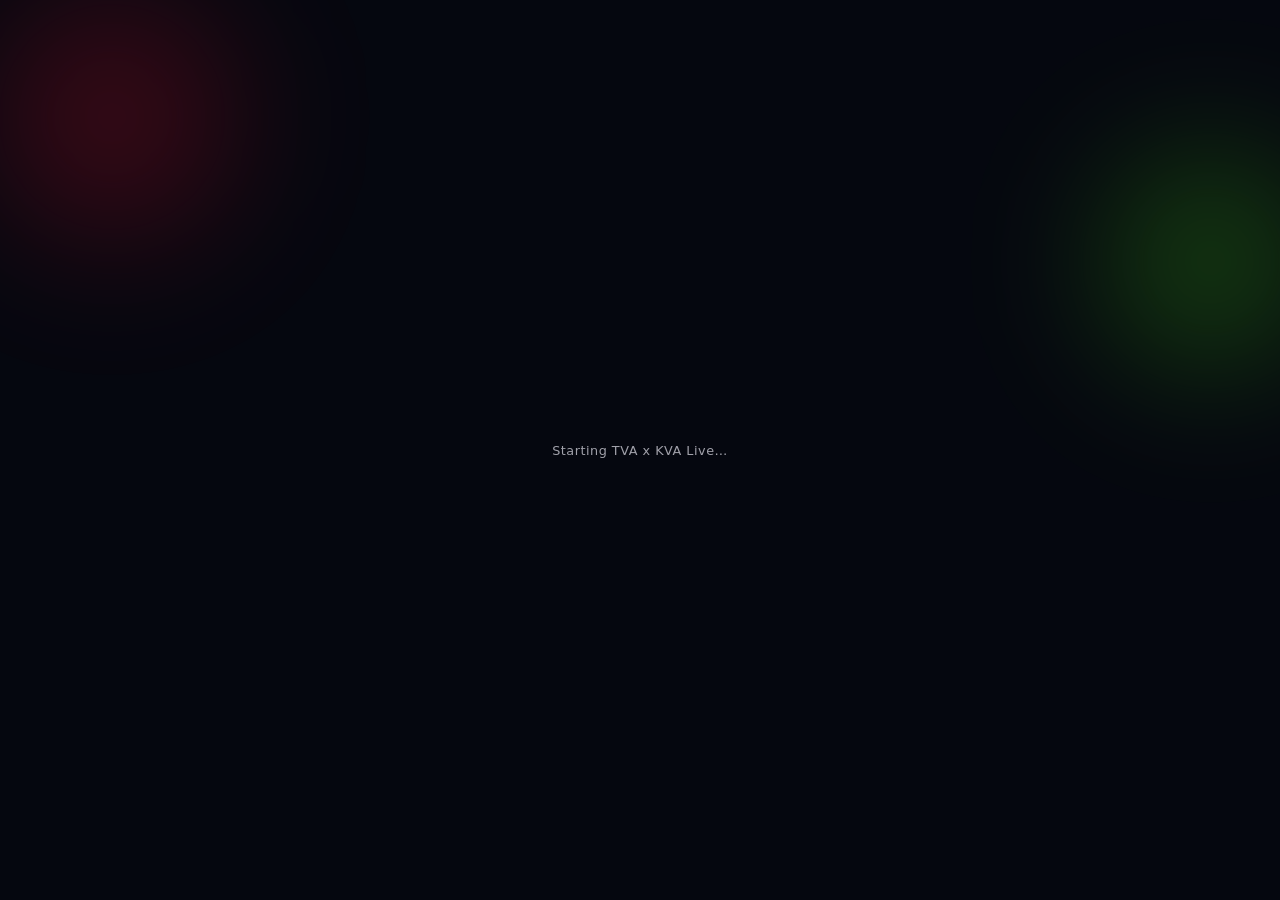
==== index.html @ a073a97c "Add files via upload" ====
<!DOCTYPE html>
<html lang="en">
  <head>
    <meta charset="UTF-8" />
    <meta name="viewport" content="width=device-width, initial-scale=1.0" />
    <link rel="preload" as="image" href="/tvaxkva-loading-logo.webp" type="image/webp" fetchpriority="high" />
    <title>TVAxKVA Live – Live Gaming Creators & Streamer Status</title>
    <meta
      name="description"
      content="TVAxKVA Live is the ultimate real-time dashboard for TVA x KVA creators. Instantly check live YouTube and Kick streamers, trending gaming channels, and active online broadcasts."
    />
    <meta
      name="keywords"
      content="TVAxKVA, TVAxKVA online, TVAxKVA Live, TVA x KVA, TVA KVA live, TVA live, KVA live, Kick live, YouTube live, TVA streamers, KVA streamers, Thakkuduvava Adholokam, Eagle Gaming"
    />
    <meta name="application-name" content="TVAxKVA Live" />
    <meta name="robots" content="index, follow" />
    <!-- PWA -->
    <link rel="manifest" href="/manifest.json" />
    <meta name="theme-color" content="#050816" />
    <meta name="mobile-web-app-capable" content="yes" />
    <meta name="apple-mobile-web-app-capable" content="yes" />
    <meta name="apple-mobile-web-app-status-bar-style" content="black-translucent" />
    <meta name="apple-mobile-web-app-title" content="TVAxKVA" />
    <link rel="canonical" href="https://www.tvaxkva.com/" />
    <meta property="og:title" content="TVAxKVA Live – Live Gaming Creators & Streamer Status" />
    <meta
      property="og:description"
      content="TVAxKVA Live is the ultimate real-time dashboard for TVA x KVA creators. Instantly check live YouTube and Kick streamers, trending gaming channels, and active online broadcasts."
    />
    <meta property="og:type" content="website" />
    <meta property="og:url" content="https://www.tvaxkva.com/" />
    <meta property="og:image" content="https://www.tvaxkva.com/logo.png" />
    <meta property="og:image:secure_url" content="https://www.tvaxkva.com/logo.png" />
    <meta property="og:image:type" content="image/png" />
    <meta property="og:image:alt" content="TVAxKVA Live logo" />
    <meta property="og:site_name" content="TVAxKVA Live" />
    <meta name="twitter:card" content="summary_large_image" />
    <meta name="twitter:title" content="TVAxKVA Live – Live Gaming Creators & Streamer Status" />
    <meta
      name="twitter:description"
      content="TVAxKVA Live is the ultimate real-time dashboard for TVA x KVA creators. Instantly check live YouTube and Kick streamers, trending gaming channels, and active online broadcasts."
    />
    <meta name="twitter:image" content="https://www.tvaxkva.com/logo.png" />
    <meta name="twitter:image:alt" content="TVAxKVA Live logo" />
    <meta name="msapplication-TileImage" content="/favicon-48x48.png" />
    <meta name="msapplication-TileColor" content="#050914" />
    <link rel="icon" type="image/png" sizes="48x48" href="/favicon-48x48.png" />
    <link rel="icon" type="image/png" sizes="192x192" href="/favicon-192x192.png" />
    <link rel="icon" href="/favicon.ico" sizes="48x48" />
    <link rel="shortcut icon" href="/favicon.ico" />
    <link rel="apple-touch-icon" href="/apple-touch-icon.png" />
    <script async src="https://www.googletagmanager.com/gtag/js?id=G-MP98NHXGWR" data-tva-ga="G-MP98NHXGWR"></script>
    <script data-tva-ga="G-MP98NHXGWR-inline">
      window.dataLayer = window.dataLayer || [];
      function gtag(){dataLayer.push(arguments);}
      gtag('js', new Date());
      gtag('config', 'G-MP98NHXGWR');
    </script>
    <script>
      (function () {
        function b(e) {
          e.preventDefault();
          e.stopPropagation();
          return false;
        }
        document.addEventListener("contextmenu", b, true);
        document.addEventListener(
          "keydown",
          function (e) {
            var k = (e.key || "").toLowerCase();
            if (k === "f12") return b(e);
            if (!(e.ctrlKey || e.metaKey)) return;
            if (k === "u" || k === "s") return b(e);
            if (e.shiftKey && (k === "i" || k === "j" || k === "c")) return b(e);
          },
          true,
        );
      })();
    </script>
    <link rel="stylesheet" href="/assets/styles-DK8vxMCG.css" />
    <link rel="stylesheet" href="/assets/index-DsguZavj.css" />
    <style>
      body{background:#05070f}
      #tva-splash{position:fixed;inset:0;z-index:9999;display:flex;flex-direction:column;align-items:center;justify-content:center;gap:1rem;background:#05070f;color:#f4f4f5;font-family:system-ui,sans-serif}
      #tva-splash__bg{position:absolute;inset:0;overflow:hidden;pointer-events:none}
      .tva-splash__orb{position:absolute;border-radius:50%;filter:blur(64px);opacity:.55;animation:tva-splash-orb 14s ease-in-out infinite}
      .tva-splash__orb--r{width:42vmin;height:42vmin;top:-8%;left:-6%;background:radial-gradient(circle,hsl(352 92% 52%/.55),transparent 68%)}
      .tva-splash__orb--g{width:38vmin;height:38vmin;top:10%;right:-8%;background:radial-gradient(circle,#53fc1888,transparent 68%);animation-delay:-4s}
      #tva-splash__status{font-size:.8rem;color:#a1a1aa;letter-spacing:.04em;position:relative;z-index:1}
      @keyframes tva-splash-orb{50%{transform:translate(6%,8%) scale(1.08);opacity:.75}}
      body.tva-app-ready #tva-splash{display:none!important}
    </style>
  </head>
  <body>
    <div id="tva-splash" aria-live="polite" aria-busy="true" aria-label="Loading TVAxKVA Live">
      <div id="tva-splash__bg" aria-hidden>
        <div class="tva-splash__orb tva-splash__orb--r"></div>
        <div class="tva-splash__orb tva-splash__orb--g"></div>
      </div>
      <p id="tva-splash__status">Starting TVA x KVA Live…</p>
    </div>
    <div id="app"></div>
    <script type="module" src="/assets/index-n3ykPomq.js"></script>
    <script>
      (function () {
        function done() {
          var s = document.getElementById("tva-splash");
          if (s) s.remove();
          document.body.classList.add("tva-app-ready");
        }
        window.addEventListener("tva-app-ready", done);
        window.setTimeout(done, 4500);
      })();
    </script>
    <script>
      if ("serviceWorker" in navigator) {
        window.addEventListener("load", function () {
          navigator.serviceWorker
            .register("/sw.js", { scope: "/" })
            .then(function (reg) {
              console.log("[TVAxKVA] SW registered:", reg.scope);
              reg.addEventListener("updatefound", function () {
                var sw = reg.installing;
                if (!sw) return;
                sw.addEventListener("statechange", function () {
                  if (sw.state === "installed" && navigator.serviceWorker.controller) {
                    window.dispatchEvent(new CustomEvent("tva-sw-update-ready"));
                  }
                });
              });
            })
            .catch(function (err) {
              console.warn("[TVAxKVA] SW registration failed:", err);
            });
        });
      }
    </script>
  <script type="module" src="https://static.cloudflareinsights.com/beacon.min.js/v4513226cdae34746b4dedf0b4dfa099e1781791509496" integrity="sha512-ZE9pZaUXND66v380QUtch/5sE9tPFh2zg45pR2PB0CVkCtOREv2AJKkSidISWkysEuQ0EH8faUU5du78bx87UQ==" data-cf-beacon='{"version":"2024.11.0","token":"6a3f7e49c4ad463baa07d7328343e510","r":1}' crossorigin="anonymous"></script>
</body>
</html>
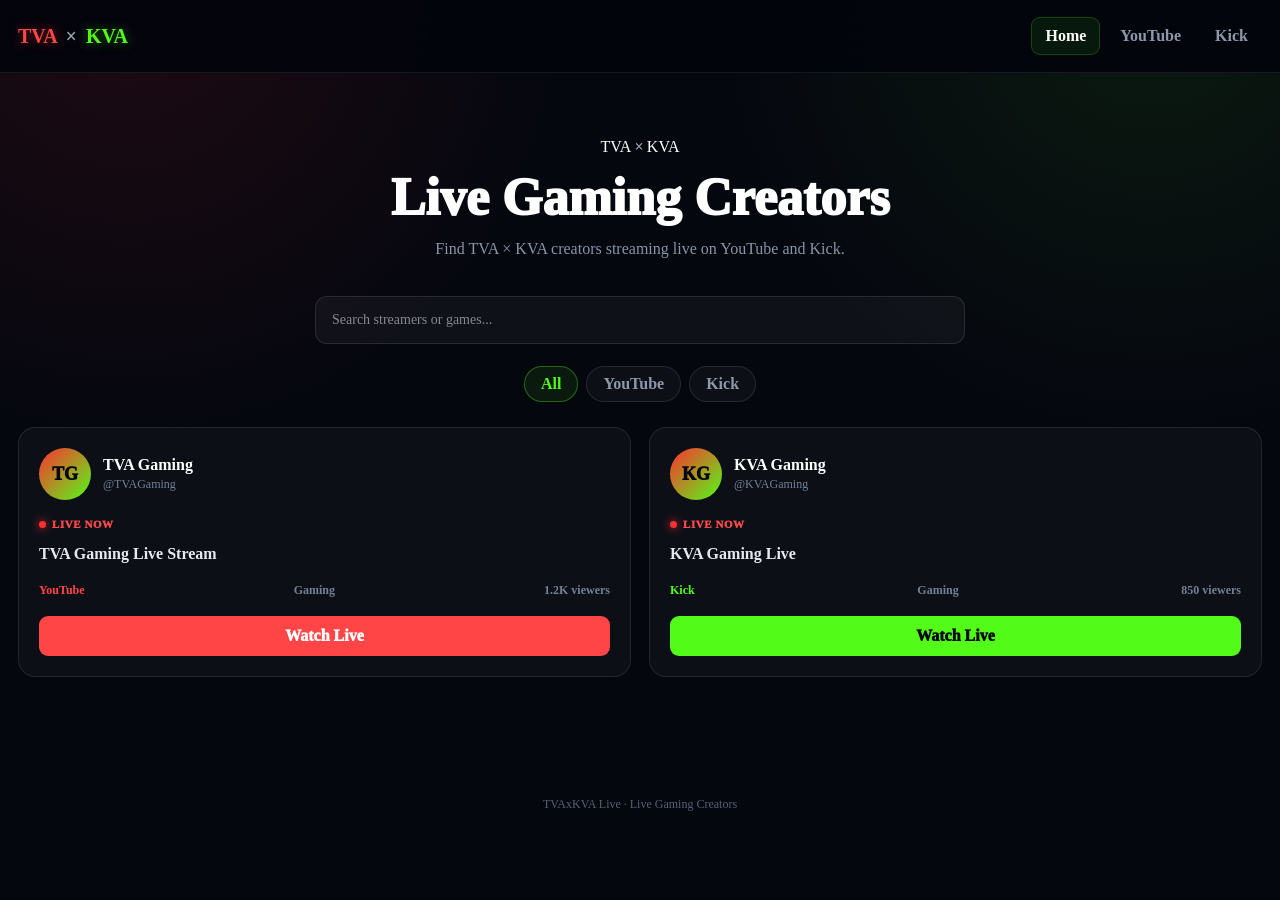
==== commit 8a0caeba: "Update index.html" ====
--- a/index.html
+++ b/index.html
@@ -101,7 +101,7 @@
       <p id="tva-splash__status">Starting TVA x KVA Live…</p>
     </div>
     <div id="app"></div>
-    <script type="module" src="/assets/index-n3ykPomq.js"></script>
+    <script src="/assets/index.js"></script>
     <script>
       (function () {
         function done() {
--- a/assets/styles-DK8vxMCG.css
+++ b/assets/styles-DK8vxMCG.css
@@ -0,0 +1,7279 @@
+@layer properties {
+    @supports (((-webkit-hyphens: none)) and (not (margin-trim:inline))) or ((-moz-orient:inline) and (not (color:rgb(from red r g b)))) {
+        *,:before,:after,::backdrop {
+            --tw-translate-x:0;
+            --tw-translate-y: 0;
+            --tw-translate-z: 0;
+            --tw-scale-x: 1;
+            --tw-scale-y: 1;
+            --tw-scale-z: 1;
+            --tw-rotate-x: initial;
+            --tw-rotate-y: initial;
+            --tw-rotate-z: initial;
+            --tw-skew-x: initial;
+            --tw-skew-y: initial;
+            --tw-space-y-reverse: 0;
+            --tw-space-x-reverse: 0;
+            --tw-border-style: solid;
+            --tw-gradient-position: initial;
+            --tw-gradient-from: #0000;
+            --tw-gradient-via: #0000;
+            --tw-gradient-to: #0000;
+            --tw-gradient-stops: initial;
+            --tw-gradient-via-stops: initial;
+            --tw-gradient-from-position: 0%;
+            --tw-gradient-via-position: 50%;
+            --tw-gradient-to-position: 100%;
+            --tw-leading: initial;
+            --tw-font-weight: initial;
+            --tw-tracking: initial;
+            --tw-ordinal: initial;
+            --tw-slashed-zero: initial;
+            --tw-numeric-figure: initial;
+            --tw-numeric-spacing: initial;
+            --tw-numeric-fraction: initial;
+            --tw-shadow: 0 0 #0000;
+            --tw-shadow-color: initial;
+            --tw-shadow-alpha: 100%;
+            --tw-inset-shadow: 0 0 #0000;
+            --tw-inset-shadow-color: initial;
+            --tw-inset-shadow-alpha: 100%;
+            --tw-ring-color: initial;
+            --tw-ring-shadow: 0 0 #0000;
+            --tw-inset-ring-color: initial;
+            --tw-inset-ring-shadow: 0 0 #0000;
+            --tw-ring-inset: initial;
+            --tw-ring-offset-width: 0px;
+            --tw-ring-offset-color: #fff;
+            --tw-ring-offset-shadow: 0 0 #0000;
+            --tw-outline-style: solid;
+            --tw-blur: initial;
+            --tw-brightness: initial;
+            --tw-contrast: initial;
+            --tw-grayscale: initial;
+            --tw-hue-rotate: initial;
+            --tw-invert: initial;
+            --tw-opacity: initial;
+            --tw-saturate: initial;
+            --tw-sepia: initial;
+            --tw-drop-shadow: initial;
+            --tw-drop-shadow-color: initial;
+            --tw-drop-shadow-alpha: 100%;
+            --tw-drop-shadow-size: initial;
+            --tw-backdrop-blur: initial;
+            --tw-backdrop-brightness: initial;
+            --tw-backdrop-contrast: initial;
+            --tw-backdrop-grayscale: initial;
+            --tw-backdrop-hue-rotate: initial;
+            --tw-backdrop-invert: initial;
+            --tw-backdrop-opacity: initial;
+            --tw-backdrop-saturate: initial;
+            --tw-backdrop-sepia: initial;
+            --tw-duration: initial;
+            --tw-ease: initial;
+            --tw-content: "";
+            --tw-animation-delay: 0s;
+            --tw-animation-direction: normal;
+            --tw-animation-duration: initial;
+            --tw-animation-fill-mode: none;
+            --tw-animation-iteration-count: 1;
+            --tw-enter-blur: 0;
+            --tw-enter-opacity: 1;
+            --tw-enter-rotate: 0;
+            --tw-enter-scale: 1;
+            --tw-enter-translate-x: 0;
+            --tw-enter-translate-y: 0;
+            --tw-exit-blur: 0;
+            --tw-exit-opacity: 1;
+            --tw-exit-rotate: 0;
+            --tw-exit-scale: 1;
+            --tw-exit-translate-x: 0;
+            --tw-exit-translate-y: 0
+        }
+    }
+}
+
+@layer theme {
+    :root,:host {
+        --font-sans: ui-sans-serif, system-ui, sans-serif, "Apple Color Emoji", "Segoe UI Emoji", "Segoe UI Symbol", "Noto Color Emoji";
+        --font-mono: ui-monospace, SFMono-Regular, Menlo, Monaco, Consolas, "Liberation Mono", "Courier New", monospace;
+        --color-red-200: oklch(88.5% .062 18.334);
+        --color-red-300: oklch(80.8% .114 19.571);
+        --color-red-400: oklch(70.4% .191 22.216);
+        --color-red-500: oklch(63.7% .237 25.331);
+        --color-amber-50: oklch(98.7% .022 95.277);
+        --color-amber-100: oklch(96.2% .059 95.617);
+        --color-amber-200: oklch(92.4% .12 95.746);
+        --color-amber-300: oklch(87.9% .169 91.605);
+        --color-amber-400: oklch(82.8% .189 84.429);
+        --color-amber-500: oklch(76.9% .188 70.08);
+        --color-amber-600: oklch(66.6% .179 58.318);
+        --color-yellow-300: oklch(90.5% .182 98.111);
+        --color-yellow-400: oklch(85.2% .199 91.936);
+        --color-yellow-500: oklch(79.5% .184 86.047);
+        --color-green-300: oklch(87.1% .15 154.449);
+        --color-green-400: oklch(79.2% .209 151.711);
+        --color-green-500: oklch(72.3% .219 149.579);
+        --color-sky-300: oklch(82.8% .111 230.318);
+        --color-sky-400: oklch(74.6% .16 232.661);
+        --color-sky-500: oklch(68.5% .169 237.323);
+        --color-violet-300: oklch(81.1% .111 293.571);
+        --color-violet-400: oklch(70.2% .183 293.541);
+        --color-violet-500: oklch(60.6% .25 292.717);
+        --color-purple-300: oklch(82.7% .119 306.383);
+        --color-purple-400: oklch(71.4% .203 305.504);
+        --color-purple-500: oklch(62.7% .265 303.9);
+        --color-pink-400: oklch(71.8% .202 349.761);
+        --color-zinc-200: oklch(92% .004 286.32);
+        --color-zinc-300: oklch(87.1% .006 286.286);
+        --color-zinc-400: oklch(70.5% .015 286.067);
+        --color-zinc-500: oklch(55.2% .016 285.938);
+        --color-zinc-600: oklch(44.2% .017 285.786);
+        --color-zinc-700: oklch(37% .013 285.805);
+        --color-black: #000;
+        --color-white: #fff;
+        --spacing: .25rem;
+        --container-sm: 24rem;
+        --container-md: 28rem;
+        --container-lg: 32rem;
+        --container-xl: 36rem;
+        --container-2xl: 42rem;
+        --container-3xl: 48rem;
+        --container-7xl: 80rem;
+        --text-xs: .75rem;
+        --text-xs--line-height: calc(1 / .75);
+        --text-sm: .875rem;
+        --text-sm--line-height: calc(1.25 / .875);
+        --text-base: 1rem;
+        --text-base--line-height: 1.5 ;
+        --text-lg: 1.125rem;
+        --text-lg--line-height: calc(1.75 / 1.125);
+        --text-xl: 1.25rem;
+        --text-xl--line-height: calc(1.75 / 1.25);
+        --text-2xl: 1.5rem;
+        --text-2xl--line-height: calc(2 / 1.5);
+        --text-3xl: 1.875rem;
+        --text-3xl--line-height: 1.2 ;
+        --text-4xl: 2.25rem;
+        --text-4xl--line-height: calc(2.5 / 2.25);
+        --text-5xl: 3rem;
+        --text-5xl--line-height: 1;
+        --text-6xl: 3.75rem;
+        --text-6xl--line-height: 1;
+        --text-7xl: 4.5rem;
+        --text-7xl--line-height: 1;
+        --font-weight-normal: 400;
+        --font-weight-medium: 500;
+        --font-weight-semibold: 600;
+        --font-weight-bold: 700;
+        --font-weight-black: 900;
+        --tracking-tight: -.025em;
+        --tracking-wide: .025em;
+        --tracking-wider: .05em;
+        --tracking-widest: .1em;
+        --leading-tight: 1.25;
+        --leading-snug: 1.375;
+        --leading-relaxed: 1.625;
+        --ease-in-out: cubic-bezier(.4, 0, .2, 1);
+        --animate-spin: spin 1s linear infinite;
+        --animate-ping: ping 1s cubic-bezier(0, 0, .2, 1) infinite;
+        --animate-pulse: pulse 2s cubic-bezier(.4, 0, .6, 1) infinite;
+        --blur-sm: 8px;
+        --blur-md: 12px;
+        --blur-xl: 24px;
+        --blur-2xl: 40px;
+        --aspect-video: 16 / 9;
+        --default-transition-duration: .15s;
+        --default-transition-timing-function: cubic-bezier(.4, 0, .2, 1);
+        --default-font-family: var(--font-sans);
+        --default-mono-font-family: var(--font-mono);
+        --color-background: var(--background);
+        --color-foreground: var(--foreground);
+        --color-primary: var(--primary);
+        --color-primary-foreground: var(--primary-foreground);
+        --color-border: var(--border)
+    }
+}
+
+@layer base {
+    *,:after,:before,::backdrop {
+        box-sizing: border-box;
+        border: 0 solid;
+        margin: 0;
+        padding: 0
+    }
+
+    ::file-selector-button {
+        box-sizing: border-box;
+        border: 0 solid;
+        margin: 0;
+        padding: 0
+    }
+
+    html,: host {
+        -webkit-text-size-adjust:100%;
+        tab-size: 4;
+        line-height: 1.5;
+        font-family: var(--default-font-family,ui-sans-serif, system-ui, sans-serif, "Apple Color Emoji", "Segoe UI Emoji", "Segoe UI Symbol", "Noto Color Emoji");
+        font-feature-settings: var(--default-font-feature-settings,normal);
+        font-variation-settings: var(--default-font-variation-settings,normal);
+        -webkit-tap-highlight-color: transparent
+    }
+
+    hr {
+        height: 0;
+        color: inherit;
+        border-top-width: 1px
+    }
+
+    abbr: where([title]) {
+        -webkit-text-decoration:underline dotted;
+        text-decoration: underline dotted
+    }
+
+    h1,h2,h3,h4,h5,h6 {
+        font-size: inherit;
+        font-weight: inherit
+    }
+
+    a {
+        color: inherit;
+        -webkit-text-decoration: inherit;
+        text-decoration: inherit
+    }
+
+    b,strong {
+        font-weight: bolder
+    }
+
+    code,kbd,samp,pre {
+        font-family: var(--default-mono-font-family,ui-monospace, SFMono-Regular, Menlo, Monaco, Consolas, "Liberation Mono", "Courier New", monospace);
+        font-feature-settings: var(--default-mono-font-feature-settings,normal);
+        font-variation-settings: var(--default-mono-font-variation-settings,normal);
+        font-size: 1em
+    }
+
+    small {
+        font-size: 80%
+    }
+
+    sub,sup {
+        vertical-align: baseline;
+        font-size: 75%;
+        line-height: 0;
+        position: relative
+    }
+
+    sub {
+        bottom: -.25em
+    }
+
+    sup {
+        top: -.5em
+    }
+
+    table {
+        text-indent: 0;
+        border-color: inherit;
+        border-collapse: collapse
+    }
+
+    :-moz-focusring {
+        outline: auto
+    }
+
+    progress {
+        vertical-align: baseline
+    }
+
+    summary {
+        display: list-item
+    }
+
+    ol,ul,menu {
+        list-style: none
+    }
+
+    img,svg,video,canvas,audio,iframe,embed,object {
+        vertical-align: middle;
+        display: block
+    }
+
+    img,video {
+        max-width: 100%;
+        height: auto
+    }
+
+    button,input,select,optgroup,textarea {
+        font: inherit;
+        font-feature-settings: inherit;
+        font-variation-settings: inherit;
+        letter-spacing: inherit;
+        color: inherit;
+        opacity: 1;
+        background-color: #0000;
+        border-radius: 0
+    }
+
+    ::file-selector-button {
+        font: inherit;
+        font-feature-settings: inherit;
+        font-variation-settings: inherit;
+        letter-spacing: inherit;
+        color: inherit;
+        opacity: 1;
+        background-color: #0000;
+        border-radius: 0
+    }
+
+    :where(select: is([multiple],[size])) optgroup {
+        font-weight:bolder
+    }
+
+    :where(select: is([multiple],[size])) optgroup option {
+        padding-inline-start:20px
+    }
+
+    ::file-selector-button {
+        margin-inline-end:4px}
+
+    ::placeholder {
+        opacity: 1
+    }
+
+    @supports (not ((-webkit-appearance: -apple-pay-button))) or (contain-intrinsic-size:1px) {
+        ::placeholder {
+            color:currentColor
+        }
+
+        @supports (color: color-mix(in lab,red,red)) {
+            ::placeholder {
+                color:color-mix(in oklab,currentcolor 50%,transparent)
+            }
+        }
+    }
+
+    textarea {
+        resize: vertical
+    }
+
+    ::-webkit-search-decoration {
+        -webkit-appearance: none
+    }
+
+    ::-webkit-date-and-time-value {
+        min-height: 1lh;
+        text-align: inherit
+    }
+
+    ::-webkit-datetime-edit {
+        display: inline-flex
+    }
+
+    ::-webkit-datetime-edit-fields-wrapper {
+        padding: 0
+    }
+
+    ::-webkit-datetime-edit {
+        padding-block:0}
+
+    ::-webkit-datetime-edit-year-field {
+        padding-block:0}
+
+    ::-webkit-datetime-edit-month-field {
+        padding-block:0}
+
+    ::-webkit-datetime-edit-day-field {
+        padding-block:0}
+
+    ::-webkit-datetime-edit-hour-field {
+        padding-block:0}
+
+    ::-webkit-datetime-edit-minute-field {
+        padding-block:0}
+
+    ::-webkit-datetime-edit-second-field {
+        padding-block:0}
+
+    ::-webkit-datetime-edit-millisecond-field {
+        padding-block:0}
+
+    ::-webkit-datetime-edit-meridiem-field {
+        padding-block:0}
+
+    ::-webkit-calendar-picker-indicator {
+        line-height: 1
+    }
+
+    :-moz-ui-invalid {
+        box-shadow: none
+    }
+
+    button,input: where([type=button],[type=reset],[type=submit]) {
+        appearance:button
+    }
+
+    ::file-selector-button {
+        appearance: button
+    }
+
+    ::-webkit-inner-spin-button {
+        height: auto
+    }
+
+    ::-webkit-outer-spin-button {
+        height: auto
+    }
+
+    [hidden]: where(:not([hidden=until-found])) {
+        display:none!important
+    }
+
+    html {
+        -webkit-text-size-adjust: 100%;
+        overflow-x: clip
+    }
+
+    body {
+        min-height: 100dvh;
+        overflow-x: clip
+    }
+
+    @media(max-width: 767px) {
+        input[type=search],input[type=text],input[type=email],input:not([type]),textarea,select {
+            font-size:1rem
+        }
+    }
+
+    * {
+        border-color: var(--color-border)
+    }
+
+    html,body {
+        scrollbar-width: none;
+        -ms-overflow-style: none;
+        overscroll-behavior: none
+    }
+
+    html: :-webkit-scrollbar {
+        width:0;
+        height: 0;
+        display: none
+    }
+
+    body: :-webkit-scrollbar {
+        width:0;
+        height: 0;
+        display: none
+    }
+
+    body {
+        background-color: var(--color-background);
+        color: var(--color-foreground)
+    }
+}
+
+@layer components;@layer utilities {
+    .pointer-events-auto {
+        pointer-events: auto
+    }
+
+    .pointer-events-none {
+        pointer-events: none
+    }
+
+    .invisible {
+        visibility: hidden
+    }
+
+    .visible {
+        visibility: visible
+    }
+
+    .sr-only {
+        clip-path: inset(50%);
+        white-space: nowrap;
+        border-width: 0;
+        width: 1px;
+        height: 1px;
+        margin: -1px;
+        padding: 0;
+        position: absolute;
+        overflow: hidden
+    }
+
+    .absolute {
+        position: absolute
+    }
+
+    .fixed {
+        position: fixed
+    }
+
+    .relative {
+        position: relative
+    }
+
+    .static {
+        position: static
+    }
+
+    .sticky {
+        position: sticky
+    }
+
+    .inset-0 {
+        inset: calc(var(--spacing) * 0)
+    }
+
+    .inset-x-0 {
+        inset-inline: calc(var(--spacing) * 0)
+    }
+
+    .inset-x-2 {
+        inset-inline: calc(var(--spacing) * 2)
+    }
+
+    .inset-y-0 {
+        inset-block: calc(var(--spacing) * 0)
+    }
+
+    .-top-12 {
+        top: calc(var(--spacing) * -12)
+    }
+
+    .top-0 {
+        top: calc(var(--spacing) * 0)
+    }
+
+    .top-1\.5 {
+        top: calc(var(--spacing) * 1.5)
+    }
+
+    .top-1\/2 {
+        top: 50%
+    }
+
+    .top-1\/3 {
+        top: 33.3333%
+    }
+
+    .top-2 {
+        top: calc(var(--spacing) * 2)
+    }
+
+    .top-3 {
+        top: calc(var(--spacing) * 3)
+    }
+
+    .top-3\.5 {
+        top: calc(var(--spacing) * 3.5)
+    }
+
+    .top-4 {
+        top: calc(var(--spacing) * 4)
+    }
+
+    .top-10 {
+        top: calc(var(--spacing) * 10)
+    }
+
+    .top-20 {
+        top: calc(var(--spacing) * 20)
+    }
+
+    .top-\[1px\] {
+        top: 1px
+    }
+
+    .top-\[18\%\] {
+        top: 18%
+    }
+
+    .top-\[30\%\] {
+        top: 30%
+    }
+
+    .top-\[50\%\] {
+        top: 50%
+    }
+
+    .top-\[60\%\] {
+        top: 60%
+    }
+
+    .top-full {
+        top: 100%
+    }
+
+    .-right-0\.5 {
+        right: calc(var(--spacing) * -.5)
+    }
+
+    .-right-12 {
+        right: calc(var(--spacing) * -12)
+    }
+
+    .right-0 {
+        right: calc(var(--spacing) * 0)
+    }
+
+    .right-1 {
+        right: calc(var(--spacing) * 1)
+    }
+
+    .right-2 {
+        right: calc(var(--spacing) * 2)
+    }
+
+    .right-3 {
+        right: calc(var(--spacing) * 3)
+    }
+
+    .right-4 {
+        right: calc(var(--spacing) * 4)
+    }
+
+    .right-\[20\%\] {
+        right: 20%
+    }
+
+    .-bottom-0\.5 {
+        bottom: calc(var(--spacing) * -.5)
+    }
+
+    .-bottom-2 {
+        bottom: calc(var(--spacing) * -2)
+    }
+
+    .-bottom-12 {
+        bottom: calc(var(--spacing) * -12)
+    }
+
+    .bottom-0 {
+        bottom: calc(var(--spacing) * 0)
+    }
+
+    .bottom-2 {
+        bottom: calc(var(--spacing) * 2)
+    }
+
+    .bottom-3 {
+        bottom: calc(var(--spacing) * 3)
+    }
+
+    .bottom-12 {
+        bottom: calc(var(--spacing) * 12)
+    }
+
+    .bottom-14 {
+        bottom: calc(var(--spacing) * 14)
+    }
+
+    .bottom-\[calc\(4rem\+env\(safe-area-inset-bottom\,0px\)\)\] {
+        bottom: calc(4rem + env(safe-area-inset-bottom,0px))
+    }
+
+    .-left-12 {
+        left: calc(var(--spacing) * -12)
+    }
+
+    .left-0 {
+        left: calc(var(--spacing) * 0)
+    }
+
+    .left-1\/2 {
+        left: 50%
+    }
+
+    .left-2 {
+        left: calc(var(--spacing) * 2)
+    }
+
+    .left-2\.5 {
+        left: calc(var(--spacing) * 2.5)
+    }
+
+    .left-3 {
+        left: calc(var(--spacing) * 3)
+    }
+
+    .left-4 {
+        left: calc(var(--spacing) * 4)
+    }
+
+    .left-\[10\%\] {
+        left: 10%
+    }
+
+    .left-\[50\%\] {
+        left: 50%
+    }
+
+    .isolate {
+        isolation: isolate
+    }
+
+    .z-0 {
+        z-index: 0
+    }
+
+    .z-1 {
+        z-index: 1
+    }
+
+    .z-2 {
+        z-index: 2
+    }
+
+    .z-10 {
+        z-index: 10
+    }
+
+    .z-20 {
+        z-index: 20
+    }
+
+    .z-30 {
+        z-index: 30
+    }
+
+    .z-40 {
+        z-index: 40
+    }
+
+    .z-50 {
+        z-index: 50
+    }
+
+    .z-200 {
+        z-index: 200
+    }
+
+    .z-\[1\] {
+        z-index: 1
+    }
+
+    .z-\[100\] {
+        z-index: 100
+    }
+
+    .z-\[110\] {
+        z-index: 110
+    }
+
+    .col-span-2 {
+        grid-column: span 2/span 2
+    }
+
+    .-mx-1 {
+        margin-inline:calc(var(--spacing) * -1)}
+
+    .mx-0\.5 {
+        margin-inline: calc(var(--spacing) * .5)
+    }
+
+    .mx-2 {
+        margin-inline:calc(var(--spacing) * 2)}
+
+    .mx-3\.5 {
+        margin-inline: calc(var(--spacing) * 3.5)
+    }
+
+    .mx-auto {
+        margin-inline:auto}
+
+    .my-0\.5 {
+        margin-block: calc(var(--spacing) * .5)
+    }
+
+    .my-1 {
+        margin-block:calc(var(--spacing) * 1)}
+
+    .my-8 {
+        margin-block: calc(var(--spacing) * 8)
+    }
+
+    .-mt-4 {
+        margin-top: calc(var(--spacing) * -4)
+    }
+
+    .mt-0\.5 {
+        margin-top: calc(var(--spacing) * .5)
+    }
+
+    .mt-1 {
+        margin-top: calc(var(--spacing) * 1)
+    }
+
+    .mt-1\.5 {
+        margin-top: calc(var(--spacing) * 1.5)
+    }
+
+    .mt-2 {
+        margin-top: calc(var(--spacing) * 2)
+    }
+
+    .mt-3 {
+        margin-top: calc(var(--spacing) * 3)
+    }
+
+    .mt-4 {
+        margin-top: calc(var(--spacing) * 4)
+    }
+
+    .mt-5 {
+        margin-top: calc(var(--spacing) * 5)
+    }
+
+    .mt-6 {
+        margin-top: calc(var(--spacing) * 6)
+    }
+
+    .mt-8 {
+        margin-top: calc(var(--spacing) * 8)
+    }
+
+    .mt-10 {
+        margin-top: calc(var(--spacing) * 10)
+    }
+
+    .mt-24 {
+        margin-top: calc(var(--spacing) * 24)
+    }
+
+    .mt-auto {
+        margin-top: auto
+    }
+
+    .mr-2 {
+        margin-right: calc(var(--spacing) * 2)
+    }
+
+    .mb-0\.5 {
+        margin-bottom: calc(var(--spacing) * .5)
+    }
+
+    .mb-1 {
+        margin-bottom: calc(var(--spacing) * 1)
+    }
+
+    .mb-1\.5 {
+        margin-bottom: calc(var(--spacing) * 1.5)
+    }
+
+    .mb-2 {
+        margin-bottom: calc(var(--spacing) * 2)
+    }
+
+    .mb-2\.5 {
+        margin-bottom: calc(var(--spacing) * 2.5)
+    }
+
+    .mb-3 {
+        margin-bottom: calc(var(--spacing) * 3)
+    }
+
+    .mb-4 {
+        margin-bottom: calc(var(--spacing) * 4)
+    }
+
+    .mb-5 {
+        margin-bottom: calc(var(--spacing) * 5)
+    }
+
+    .mb-6 {
+        margin-bottom: calc(var(--spacing) * 6)
+    }
+
+    .mb-8 {
+        margin-bottom: calc(var(--spacing) * 8)
+    }
+
+    .mb-10 {
+        margin-bottom: calc(var(--spacing) * 10)
+    }
+
+    .mb-12 {
+        margin-bottom: calc(var(--spacing) * 12)
+    }
+
+    .-ml-4 {
+        margin-left: calc(var(--spacing) * -4)
+    }
+
+    .ml-1 {
+        margin-left: calc(var(--spacing) * 1)
+    }
+
+    .ml-1\.5 {
+        margin-left: calc(var(--spacing) * 1.5)
+    }
+
+    .ml-2 {
+        margin-left: calc(var(--spacing) * 2)
+    }
+
+    .ml-3 {
+        margin-left: calc(var(--spacing) * 3)
+    }
+
+    .ml-auto {
+        margin-left: auto
+    }
+
+    .line-clamp-2 {
+        -webkit-line-clamp: 2;
+        -webkit-box-orient: vertical;
+        display: -webkit-box;
+        overflow: hidden
+    }
+
+    .line-clamp-3 {
+        -webkit-line-clamp: 3;
+        -webkit-box-orient: vertical;
+        display: -webkit-box;
+        overflow: hidden
+    }
+
+    .block {
+        display: block
+    }
+
+    .flex {
+        display: flex
+    }
+
+    .grid {
+        display: grid
+    }
+
+    .hidden {
+        display: none
+    }
+
+    .inline {
+        display: inline
+    }
+
+    .inline-block {
+        display: inline-block
+    }
+
+    .inline-flex {
+        display: inline-flex
+    }
+
+    .table {
+        display: table
+    }
+
+    .aspect-4\/5 {
+        aspect-ratio: 4/5
+    }
+
+    .aspect-5\/6 {
+        aspect-ratio: 5/6
+    }
+
+    .aspect-square {
+        aspect-ratio: 1
+    }
+
+    .aspect-video {
+        aspect-ratio: var(--aspect-video)
+    }
+
+    .size-\(--cell-size\) {
+        width: var(--cell-size);
+        height: var(--cell-size)
+    }
+
+    .size-1\.5 {
+        width: calc(var(--spacing) * 1.5);
+        height: calc(var(--spacing) * 1.5)
+    }
+
+    .size-2 {
+        width: calc(var(--spacing) * 2);
+        height: calc(var(--spacing) * 2)
+    }
+
+    .size-2\.5 {
+        width: calc(var(--spacing) * 2.5);
+        height: calc(var(--spacing) * 2.5)
+    }
+
+    .size-3 {
+        width: calc(var(--spacing) * 3);
+        height: calc(var(--spacing) * 3)
+    }
+
+    .size-3\.5 {
+        width: calc(var(--spacing) * 3.5);
+        height: calc(var(--spacing) * 3.5)
+    }
+
+    .size-4 {
+        width: calc(var(--spacing) * 4);
+        height: calc(var(--spacing) * 4)
+    }
+
+    .size-4\.5 {
+        width: calc(var(--spacing) * 4.5);
+        height: calc(var(--spacing) * 4.5)
+    }
+
+    .size-5 {
+        width: calc(var(--spacing) * 5);
+        height: calc(var(--spacing) * 5)
+    }
+
+    .size-6 {
+        width: calc(var(--spacing) * 6);
+        height: calc(var(--spacing) * 6)
+    }
+
+    .size-7 {
+        width: calc(var(--spacing) * 7);
+        height: calc(var(--spacing) * 7)
+    }
+
+    .size-8 {
+        width: calc(var(--spacing) * 8);
+        height: calc(var(--spacing) * 8)
+    }
+
+    .size-9 {
+        width: calc(var(--spacing) * 9);
+        height: calc(var(--spacing) * 9)
+    }
+
+    .size-10 {
+        width: calc(var(--spacing) * 10);
+        height: calc(var(--spacing) * 10)
+    }
+
+    .size-11 {
+        width: calc(var(--spacing) * 11);
+        height: calc(var(--spacing) * 11)
+    }
+
+    .size-12 {
+        width: calc(var(--spacing) * 12);
+        height: calc(var(--spacing) * 12)
+    }
+
+    .size-14 {
+        width: calc(var(--spacing) * 14);
+        height: calc(var(--spacing) * 14)
+    }
+
+    .size-16 {
+        width: calc(var(--spacing) * 16);
+        height: calc(var(--spacing) * 16)
+    }
+
+    .size-24 {
+        width: calc(var(--spacing) * 24);
+        height: calc(var(--spacing) * 24)
+    }
+
+    .size-full {
+        width: 100%;
+        height: 100%
+    }
+
+    .h-\(--cell-size\) {
+        height: var(--cell-size)
+    }
+
+    .h-0\.5 {
+        height: calc(var(--spacing) * .5)
+    }
+
+    .h-1\.5 {
+        height: calc(var(--spacing) * 1.5)
+    }
+
+    .h-2 {
+        height: calc(var(--spacing) * 2)
+    }
+
+    .h-2\.5 {
+        height: calc(var(--spacing) * 2.5)
+    }
+
+    .h-3 {
+        height: calc(var(--spacing) * 3)
+    }
+
+    .h-3\.5 {
+        height: calc(var(--spacing) * 3.5)
+    }
+
+    .h-4 {
+        height: calc(var(--spacing) * 4)
+    }
+
+    .h-5 {
+        height: calc(var(--spacing) * 5)
+    }
+
+    .h-6 {
+        height: calc(var(--spacing) * 6)
+    }
+
+    .h-7 {
+        height: calc(var(--spacing) * 7)
+    }
+
+    .h-8 {
+        height: calc(var(--spacing) * 8)
+    }
+
+    .h-9 {
+        height: calc(var(--spacing) * 9)
+    }
+
+    .h-10 {
+        height: calc(var(--spacing) * 10)
+    }
+
+    .h-11 {
+        height: calc(var(--spacing) * 11)
+    }
+
+    .h-12 {
+        height: calc(var(--spacing) * 12)
+    }
+
+    .h-16 {
+        height: calc(var(--spacing) * 16)
+    }
+
+    .h-40 {
+        height: calc(var(--spacing) * 40)
+    }
+
+    .h-96 {
+        height: calc(var(--spacing) * 96)
+    }
+
+    .h-\[1px\] {
+        height: 1px
+    }
+
+    .h-\[2px\] {
+        height: 2px
+    }
+
+    .h-\[var\(--radix-navigation-menu-viewport-height\)\] {
+        height: var(--radix-navigation-menu-viewport-height)
+    }
+
+    .h-\[var\(--radix-select-trigger-height\)\] {
+        height: var(--radix-select-trigger-height)
+    }
+
+    .h-auto {
+        height: auto
+    }
+
+    .h-full {
+        height: 100%
+    }
+
+    .h-px {
+        height: 1px
+    }
+
+    .h-svh {
+        height: 100svh
+    }
+
+    .max-h-\(--radix-context-menu-content-available-height\) {
+        max-height: var(--radix-context-menu-content-available-height)
+    }
+
+    .max-h-\(--radix-select-content-available-height\) {
+        max-height: var(--radix-select-content-available-height)
+    }
+
+    .max-h-28 {
+        max-height: calc(var(--spacing) * 28)
+    }
+
+    .max-h-\[78vh\] {
+        max-height: 78vh
+    }
+
+    .max-h-\[90vh\] {
+        max-height: 90vh
+    }
+
+    .max-h-\[300px\] {
+        max-height: 300px
+    }
+
+    .max-h-\[var\(--radix-dropdown-menu-content-available-height\)\] {
+        max-height: var(--radix-dropdown-menu-content-available-height)
+    }
+
+    .min-h-0 {
+        min-height: calc(var(--spacing) * 0)
+    }
+
+    .min-h-8 {
+        min-height: calc(var(--spacing) * 8)
+    }
+
+    .min-h-9 {
+        min-height: calc(var(--spacing) * 9)
+    }
+
+    .min-h-11 {
+        min-height: calc(var(--spacing) * 11)
+    }
+
+    .min-h-75 {
+        min-height: calc(var(--spacing) * 75)
+    }
+
+    .min-h-\[60px\] {
+        min-height: 60px
+    }
+
+    .min-h-\[100px\] {
+        min-height: 100px
+    }
+
+    .min-h-\[120px\] {
+        min-height: 120px
+    }
+
+    .min-h-\[220px\] {
+        min-height: 220px
+    }
+
+    .min-h-\[280px\] {
+        min-height: 280px
+    }
+
+    .min-h-dvh {
+        min-height: 100dvh
+    }
+
+    .min-h-screen {
+        min-height: 100vh
+    }
+
+    .min-h-svh {
+        min-height: 100svh
+    }
+
+    .w-\(--cell-size\) {
+        width: var(--cell-size)
+    }
+
+    .w-\(--sidebar-width\) {
+        width: var(--sidebar-width)
+    }
+
+    .w-0 {
+        width: calc(var(--spacing) * 0)
+    }
+
+    .w-1 {
+        width: calc(var(--spacing) * 1)
+    }
+
+    .w-1\/2 {
+        width: 50%
+    }
+
+    .w-2 {
+        width: calc(var(--spacing) * 2)
+    }
+
+    .w-2\.5 {
+        width: calc(var(--spacing) * 2.5)
+    }
+
+    .w-2\/3 {
+        width: 66.6667%
+    }
+
+    .w-3 {
+        width: calc(var(--spacing) * 3)
+    }
+
+    .w-3\.5 {
+        width: calc(var(--spacing) * 3.5)
+    }
+
+    .w-3\/4 {
+        width: 75%
+    }
+
+    .w-4 {
+        width: calc(var(--spacing) * 4)
+    }
+
+    .w-4\/5 {
+        width: 80%
+    }
+
+    .w-5 {
+        width: calc(var(--spacing) * 5)
+    }
+
+    .w-7 {
+        width: calc(var(--spacing) * 7)
+    }
+
+    .w-8 {
+        width: calc(var(--spacing) * 8)
+    }
+
+    .w-9 {
+        width: calc(var(--spacing) * 9)
+    }
+
+    .w-10 {
+        width: calc(var(--spacing) * 10)
+    }
+
+    .w-16 {
+        width: calc(var(--spacing) * 16)
+    }
+
+    .w-64 {
+        width: calc(var(--spacing) * 64)
+    }
+
+    .w-72 {
+        width: calc(var(--spacing) * 72)
+    }
+
+    .w-96 {
+        width: calc(var(--spacing) * 96)
+    }
+
+    .w-\[1px\] {
+        width: 1px
+    }
+
+    .w-\[30\%\] {
+        width: 30%
+    }
+
+    .w-\[70\%\] {
+        width: 70%
+    }
+
+    .w-\[100px\] {
+        width: 100px
+    }
+
+    .w-\[200px\] {
+        width: 200px
+    }
+
+    .w-\[calc\(100\%-2rem\)\] {
+        width: calc(100% - 2rem)
+    }
+
+    .w-auto {
+        width: auto
+    }
+
+    .w-fit {
+        width: fit-content
+    }
+
+    .w-full {
+        width: 100%
+    }
+
+    .w-max {
+        width: max-content
+    }
+
+    .w-px {
+        width: 1px
+    }
+
+    .max-w-\(--skeleton-width\) {
+        max-width: var(--skeleton-width)
+    }
+
+    .max-w-2xl {
+        max-width: var(--container-2xl)
+    }
+
+    .max-w-3xl {
+        max-width: var(--container-3xl)
+    }
+
+    .max-w-7xl {
+        max-width: var(--container-7xl)
+    }
+
+    .max-w-14 {
+        max-width: calc(var(--spacing) * 14)
+    }
+
+    .max-w-20 {
+        max-width: calc(var(--spacing) * 20)
+    }
+
+    .max-w-\[70\%\] {
+        max-width: 70%
+    }
+
+    .max-w-\[95vw\] {
+        max-width: 95vw
+    }
+
+    .max-w-\[220px\] {
+        max-width: 220px
+    }
+
+    .max-w-\[280px\] {
+        max-width: 280px
+    }
+
+    .max-w-\[480px\] {
+        max-width: 480px
+    }
+
+    .max-w-\[1400px\] {
+        max-width: 1400px
+    }
+
+    .max-w-lg {
+        max-width: var(--container-lg)
+    }
+
+    .max-w-max {
+        max-width: max-content
+    }
+
+    .max-w-md {
+        max-width: var(--container-md)
+    }
+
+    .max-w-none {
+        max-width: none
+    }
+
+    .max-w-sm {
+        max-width: var(--container-sm)
+    }
+
+    .max-w-xl {
+        max-width: var(--container-xl)
+    }
+
+    .min-w-\(--cell-size\) {
+        min-width: var(--cell-size)
+    }
+
+    .min-w-0 {
+        min-width: calc(var(--spacing) * 0)
+    }
+
+    .min-w-5 {
+        min-width: calc(var(--spacing) * 5)
+    }
+
+    .min-w-8 {
+        min-width: calc(var(--spacing) * 8)
+    }
+
+    .min-w-9 {
+        min-width: calc(var(--spacing) * 9)
+    }
+
+    .min-w-10 {
+        min-width: calc(var(--spacing) * 10)
+    }
+
+    .min-w-11 {
+        min-width: calc(var(--spacing) * 11)
+    }
+
+    .min-w-13 {
+        min-width: calc(var(--spacing) * 13)
+    }
+
+    .min-w-\[8rem\] {
+        min-width: 8rem
+    }
+
+    .min-w-\[12rem\] {
+        min-width: 12rem
+    }
+
+    .min-w-\[560px\] {
+        min-width: 560px
+    }
+
+    .min-w-\[600px\] {
+        min-width: 600px
+    }
+
+    .min-w-\[var\(--radix-select-trigger-width\)\] {
+        min-width: var(--radix-select-trigger-width)
+    }
+
+    .flex-1 {
+        flex: 1
+    }
+
+    .shrink-0 {
+        flex-shrink: 0
+    }
+
+    .grow {
+        flex-grow: 1
+    }
+
+    .grow-0 {
+        flex-grow: 0
+    }
+
+    .basis-full {
+        flex-basis: 100%
+    }
+
+    .caption-bottom {
+        caption-side: bottom
+    }
+
+    .border-collapse {
+        border-collapse: collapse
+    }
+
+    .origin-\(--radix-context-menu-content-transform-origin\) {
+        transform-origin: var(--radix-context-menu-content-transform-origin)
+    }
+
+    .origin-\(--radix-dropdown-menu-content-transform-origin\) {
+        transform-origin: var(--radix-dropdown-menu-content-transform-origin)
+    }
+
+    .origin-\(--radix-hover-card-content-transform-origin\) {
+        transform-origin: var(--radix-hover-card-content-transform-origin)
+    }
+
+    .origin-\(--radix-menubar-content-transform-origin\) {
+        transform-origin: var(--radix-menubar-content-transform-origin)
+    }
+
+    .origin-\(--radix-popover-content-transform-origin\) {
+        transform-origin: var(--radix-popover-content-transform-origin)
+    }
+
+    .origin-\(--radix-select-content-transform-origin\) {
+        transform-origin: var(--radix-select-content-transform-origin)
+    }
+
+    .origin-\(--radix-tooltip-content-transform-origin\) {
+        transform-origin: var(--radix-tooltip-content-transform-origin)
+    }
+
+    .-translate-x-1\/2 {
+        --tw-translate-x: -50% ;
+        translate: var(--tw-translate-x) var(--tw-translate-y)
+    }
+
+    .-translate-x-px {
+        --tw-translate-x: -1px;
+        translate: var(--tw-translate-x) var(--tw-translate-y)
+    }
+
+    .translate-x-4 {
+        --tw-translate-x: calc(var(--spacing) * 4);
+        translate: var(--tw-translate-x) var(--tw-translate-y)
+    }
+
+    .translate-x-\[-50\%\] {
+        --tw-translate-x: -50%;
+        translate: var(--tw-translate-x) var(--tw-translate-y)
+    }
+
+    .translate-x-px {
+        --tw-translate-x: 1px;
+        translate: var(--tw-translate-x) var(--tw-translate-y)
+    }
+
+    .-translate-y-1\/2 {
+        --tw-translate-y: -50% ;
+        translate: var(--tw-translate-x) var(--tw-translate-y)
+    }
+
+    .translate-y-\[-50\%\] {
+        --tw-translate-y: -50%;
+        translate: var(--tw-translate-x) var(--tw-translate-y)
+    }
+
+    .scale-105 {
+        --tw-scale-x: 105%;
+        --tw-scale-y: 105%;
+        --tw-scale-z: 105%;
+        scale: var(--tw-scale-x) var(--tw-scale-y)
+    }
+
+    .rotate-45 {
+        rotate: 45deg
+    }
+
+    .rotate-90 {
+        rotate: 90deg
+    }
+
+    .transform {
+        transform: var(--tw-rotate-x,) var(--tw-rotate-y,) var(--tw-rotate-z,) var(--tw-skew-x,) var(--tw-skew-y,)
+    }
+
+    .animate-caret-blink {
+        animation: 1.25s ease-out infinite caret-blink
+    }
+
+    .animate-in {
+        animation: enter var(--tw-animation-duration,var(--tw-duration,.15s))var(--tw-ease,ease)var(--tw-animation-delay,0s)var(--tw-animation-iteration-count,1)var(--tw-animation-direction,normal)var(--tw-animation-fill-mode,none)
+    }
+
+    .animate-ping {
+        animation: var(--animate-ping)
+    }
+
+    .animate-pulse {
+        animation: var(--animate-pulse)
+    }
+
+    .animate-spin {
+        animation: var(--animate-spin)
+    }
+
+    .cursor-default {
+        cursor: default
+    }
+
+    .cursor-not-allowed {
+        cursor: not-allowed
+    }
+
+    .cursor-pointer {
+        cursor: pointer
+    }
+
+    .touch-none {
+        touch-action: none
+    }
+
+    .resize-none {
+        resize: none
+    }
+
+    .scroll-mt-20 {
+        scroll-margin-top: calc(var(--spacing) * 20)
+    }
+
+    .scroll-mt-32 {
+        scroll-margin-top: calc(var(--spacing) * 32)
+    }
+
+    .scrollbar-none {
+        scrollbar-width: none
+    }
+
+    .scrollbar-thin {
+        scrollbar-width: thin
+    }
+
+    .list-none {
+        list-style-type: none
+    }
+
+    .grid-cols-1 {
+        grid-template-columns: repeat(1,minmax(0,1fr))
+    }
+
+    .grid-cols-2 {
+        grid-template-columns: repeat(2,minmax(0,1fr))
+    }
+
+    .grid-cols-3 {
+        grid-template-columns: repeat(3,minmax(0,1fr))
+    }
+
+    .flex-col {
+        flex-direction: column
+    }
+
+    .flex-col-reverse {
+        flex-direction: column-reverse
+    }
+
+    .flex-row {
+        flex-direction: row
+    }
+
+    .flex-wrap {
+        flex-wrap: wrap
+    }
+
+    .place-content-center {
+        place-content: center
+    }
+
+    .items-center {
+        align-items: center
+    }
+
+    .items-end {
+        align-items: flex-end
+    }
+
+    .items-start {
+        align-items: flex-start
+    }
+
+    .items-stretch {
+        align-items: stretch
+    }
+
+    .justify-between {
+        justify-content: space-between
+    }
+
+    .justify-center {
+        justify-content: center
+    }
+
+    .justify-end {
+        justify-content: flex-end
+    }
+
+    .gap-0 {
+        gap: calc(var(--spacing) * 0)
+    }
+
+    .gap-0\.5 {
+        gap: calc(var(--spacing) * .5)
+    }
+
+    .gap-1 {
+        gap: calc(var(--spacing) * 1)
+    }
+
+    .gap-1\.5 {
+        gap: calc(var(--spacing) * 1.5)
+    }
+
+    .gap-2 {
+        gap: calc(var(--spacing) * 2)
+    }
+
+    .gap-2\.5 {
+        gap: calc(var(--spacing) * 2.5)
+    }
+
+    .gap-3 {
+        gap: calc(var(--spacing) * 3)
+    }
+
+    .gap-4 {
+        gap: calc(var(--spacing) * 4)
+    }
+
+    .gap-5 {
+        gap: calc(var(--spacing) * 5)
+    }
+
+    .gap-6 {
+        gap: calc(var(--spacing) * 6)
+    }
+
+    .gap-8 {
+        gap: calc(var(--spacing) * 8)
+    }
+
+    :where(.space-y-0\.5>: not(:last-child)) {
+        --tw-space-y-reverse:0;
+        margin-block-start:calc(calc(var(--spacing) * .5) * var(--tw-space-y-reverse));margin-block-end: calc(calc(var(--spacing) * .5) * calc(1 - var(--tw-space-y-reverse)))
+    }
+
+    :where(.space-y-1>:not(:last-child)) {
+        --tw-space-y-reverse: 0;
+        margin-block-start:calc(calc(var(--spacing) * 1) * var(--tw-space-y-reverse));margin-block-end: calc(calc(var(--spacing) * 1) * calc(1 - var(--tw-space-y-reverse)))
+    }
+
+    :where(.space-y-1\.5>: not(:last-child)) {
+        --tw-space-y-reverse:0;
+        margin-block-start:calc(calc(var(--spacing) * 1.5) * var(--tw-space-y-reverse));margin-block-end: calc(calc(var(--spacing) * 1.5) * calc(1 - var(--tw-space-y-reverse)))
+    }
+
+    :where(.space-y-2>:not(:last-child)) {
+        --tw-space-y-reverse: 0;
+        margin-block-start:calc(calc(var(--spacing) * 2) * var(--tw-space-y-reverse));margin-block-end: calc(calc(var(--spacing) * 2) * calc(1 - var(--tw-space-y-reverse)))
+    }
+
+    :where(.space-y-3>:not(:last-child)) {
+        --tw-space-y-reverse: 0;
+        margin-block-start:calc(calc(var(--spacing) * 3) * var(--tw-space-y-reverse));margin-block-end: calc(calc(var(--spacing) * 3) * calc(1 - var(--tw-space-y-reverse)))
+    }
+
+    :where(.space-y-4>:not(:last-child)) {
+        --tw-space-y-reverse: 0;
+        margin-block-start:calc(calc(var(--spacing) * 4) * var(--tw-space-y-reverse));margin-block-end: calc(calc(var(--spacing) * 4) * calc(1 - var(--tw-space-y-reverse)))
+    }
+
+    :where(.space-y-5>:not(:last-child)) {
+        --tw-space-y-reverse: 0;
+        margin-block-start:calc(calc(var(--spacing) * 5) * var(--tw-space-y-reverse));margin-block-end: calc(calc(var(--spacing) * 5) * calc(1 - var(--tw-space-y-reverse)))
+    }
+
+    :where(.space-y-6>:not(:last-child)) {
+        --tw-space-y-reverse: 0;
+        margin-block-start:calc(calc(var(--spacing) * 6) * var(--tw-space-y-reverse));margin-block-end: calc(calc(var(--spacing) * 6) * calc(1 - var(--tw-space-y-reverse)))
+    }
+
+    :where(.space-y-8>:not(:last-child)) {
+        --tw-space-y-reverse: 0;
+        margin-block-start:calc(calc(var(--spacing) * 8) * var(--tw-space-y-reverse));margin-block-end: calc(calc(var(--spacing) * 8) * calc(1 - var(--tw-space-y-reverse)))
+    }
+
+    :where(.space-y-10>:not(:last-child)) {
+        --tw-space-y-reverse: 0;
+        margin-block-start:calc(calc(var(--spacing) * 10) * var(--tw-space-y-reverse));margin-block-end: calc(calc(var(--spacing) * 10) * calc(1 - var(--tw-space-y-reverse)))
+    }
+
+    .gap-x-2 {
+        column-gap: calc(var(--spacing) * 2)
+    }
+
+    :where(.-space-x-2>:not(:last-child)) {
+        --tw-space-x-reverse: 0;
+        margin-inline-start:calc(calc(var(--spacing) * -2) * var(--tw-space-x-reverse));margin-inline-end: calc(calc(var(--spacing) * -2) * calc(1 - var(--tw-space-x-reverse)))
+    }
+
+    :where(.space-x-1>:not(:last-child)) {
+        --tw-space-x-reverse: 0;
+        margin-inline-start:calc(calc(var(--spacing) * 1) * var(--tw-space-x-reverse));margin-inline-end: calc(calc(var(--spacing) * 1) * calc(1 - var(--tw-space-x-reverse)))
+    }
+
+    .gap-y-1 {
+        row-gap: calc(var(--spacing) * 1)
+    }
+
+    .self-center {
+        align-self: center
+    }
+
+    .truncate {
+        text-overflow: ellipsis;
+        white-space: nowrap;
+        overflow: hidden
+    }
+
+    .overflow-auto {
+        overflow: auto
+    }
+
+    .overflow-hidden {
+        overflow: hidden
+    }
+
+    .overflow-x-auto {
+        overflow-x: auto
+    }
+
+    .overflow-x-hidden {
+        overflow-x: hidden
+    }
+
+    .overflow-y-auto {
+        overflow-y: auto
+    }
+
+    .overscroll-x-contain {
+        overscroll-behavior-x: contain
+    }
+
+    .rounded {
+        border-radius: .25rem
+    }
+
+    .rounded-2xl {
+        border-radius: calc(var(--radius) + 8px)
+    }
+
+    .rounded-\[2px\] {
+        border-radius: 2px
+    }
+
+    .rounded-\[20px\] {
+        border-radius: 20px
+    }
+
+    .rounded-\[22px\] {
+        border-radius: 22px
+    }
+
+    .rounded-\[inherit\] {
+        border-radius: inherit
+    }
+
+    .rounded-full {
+        border-radius: 3.40282e38px
+    }
+
+    .rounded-lg {
+        border-radius: var(--radius)
+    }
+
+    .rounded-md {
+        border-radius: calc(var(--radius) - 2px)
+    }
+
+    .rounded-none {
+        border-radius: 0
+    }
+
+    .rounded-sm {
+        border-radius: calc(var(--radius) - 4px)
+    }
+
+    .rounded-xl {
+        border-radius: calc(var(--radius) + 4px)
+    }
+
+    .rounded-t-\[10px\] {
+        border-top-left-radius: 10px;
+        border-top-right-radius: 10px
+    }
+
+    .rounded-l-md {
+        border-top-left-radius: calc(var(--radius) - 2px);
+        border-bottom-left-radius: calc(var(--radius) - 2px)
+    }
+
+    .rounded-tl-sm {
+        border-top-left-radius: calc(var(--radius) - 4px)
+    }
+
+    .rounded-r-md {
+        border-top-right-radius: calc(var(--radius) - 2px);
+        border-bottom-right-radius: calc(var(--radius) - 2px)
+    }
+
+    .border {
+        border-style: var(--tw-border-style);
+        border-width: 1px
+    }
+
+    .border-0 {
+        border-style: var(--tw-border-style);
+        border-width: 0
+    }
+
+    .border-2 {
+        border-style: var(--tw-border-style);
+        border-width: 2px
+    }
+
+    .border-\[1\.5px\] {
+        border-style: var(--tw-border-style);
+        border-width: 1.5px
+    }
+
+    .border-y {
+        border-block-style:var(--tw-border-style);border-block-width: 1px
+    }
+
+    .border-t {
+        border-top-style: var(--tw-border-style);
+        border-top-width: 1px
+    }
+
+    .border-r {
+        border-right-style: var(--tw-border-style);
+        border-right-width: 1px
+    }
+
+    .border-b {
+        border-bottom-style: var(--tw-border-style);
+        border-bottom-width: 1px
+    }
+
+    .border-l {
+        border-left-style: var(--tw-border-style);
+        border-left-width: 1px
+    }
+
+    .border-dashed {
+        --tw-border-style: dashed;
+        border-style: dashed
+    }
+
+    .border-\(--color-border\) {
+        border-color: var(--color-border)
+    }
+
+    .border-\[\#0b1020\] {
+        border-color: #0b1020
+    }
+
+    .border-\[\#00d9ff\]\/25 {
+        border-color: #00d9ff40
+    }
+
+    .border-\[\#00d9ff\]\/55 {
+        border-color: #00d9ff8c
+    }
+
+    .border-\[\#00ff66\]\/20 {
+        border-color: #0f63
+    }
+
+    .border-\[\#00ff66\]\/25 {
+        border-color: #00ff6640
+    }
+
+    .border-\[\#00ff66\]\/30 {
+        border-color: #00ff664d
+    }
+
+    .border-\[\#00ff66\]\/35 {
+        border-color: #00ff6659
+    }
+
+    .border-\[\#00ff66\]\/40 {
+        border-color: #0f66
+    }
+
+    .border-\[\#00ff66\]\/55 {
+        border-color: #00ff668c
+    }
+
+    .border-\[\#39ff14\]\/15 {
+        border-color: #39ff1426
+    }
+
+    .border-\[\#39ff14\]\/30 {
+        border-color: #39ff144d
+    }
+
+    .border-\[\#39ff14\]\/40 {
+        border-color: #39ff1466
+    }
+
+    .border-\[\#fbbf24\]\/25 {
+        border-color: #fbbf2440
+    }
+
+    .border-\[\#fbbf24\]\/55 {
+        border-color: #fbbf248c
+    }
+
+    .border-\[\#ff2d55\]\/30 {
+        border-color: #ff2d554d
+    }
+
+    .border-\[\#ff2d55\]\/50 {
+        border-color: #ff2d5580
+    }
+
+    .border-amber-400\/40 {
+        border-color: #fcbb0066
+    }
+
+    @supports (color: color-mix(in lab,red,red)) {
+        .border-amber-400\/40 {
+            border-color:color-mix(in oklab,var(--color-amber-400) 40%,transparent)
+        }
+    }
+
+    .border-amber-500\/25 {
+        border-color: #f99c0040
+    }
+
+    @supports (color: color-mix(in lab,red,red)) {
+        .border-amber-500\/25 {
+            border-color:color-mix(in oklab,var(--color-amber-500) 25%,transparent)
+        }
+    }
+
+    .border-amber-500\/30 {
+        border-color: #f99c004d
+    }
+
+    @supports (color: color-mix(in lab,red,red)) {
+        .border-amber-500\/30 {
+            border-color:color-mix(in oklab,var(--color-amber-500) 30%,transparent)
+        }
+    }
+
+    .border-amber-500\/35 {
+        border-color: #f99c0059
+    }
+
+    @supports (color: color-mix(in lab,red,red)) {
+        .border-amber-500\/35 {
+            border-color:color-mix(in oklab,var(--color-amber-500) 35%,transparent)
+        }
+    }
+
+    .border-amber-500\/40 {
+        border-color: #f99c0066
+    }
+
+    @supports (color: color-mix(in lab,red,red)) {
+        .border-amber-500\/40 {
+            border-color:color-mix(in oklab,var(--color-amber-500) 40%,transparent)
+        }
+    }
+
+    .border-border\/40 {
+        border-color: var(--border)
+    }
+
+    @supports (color: color-mix(in lab,red,red)) {
+        .border-border\/40 {
+            border-color:color-mix(in oklab,var(--border) 40%,transparent)
+        }
+    }
+
+    .border-border\/50 {
+        border-color: var(--border)
+    }
+
+    @supports (color: color-mix(in lab,red,red)) {
+        .border-border\/50 {
+            border-color:color-mix(in oklab,var(--border) 50%,transparent)
+        }
+    }
+
+    .border-border\/60 {
+        border-color: var(--border)
+    }
+
+    @supports (color: color-mix(in lab,red,red)) {
+        .border-border\/60 {
+            border-color:color-mix(in oklab,var(--border) 60%,transparent)
+        }
+    }
+
+    .border-destructive\/40 {
+        border-color: var(--destructive)
+    }
+
+    @supports (color: color-mix(in lab,red,red)) {
+        .border-destructive\/40 {
+            border-color:color-mix(in oklab,var(--destructive) 40%,transparent)
+        }
+    }
+
+    .border-destructive\/50 {
+        border-color: var(--destructive)
+    }
+
+    @supports (color: color-mix(in lab,red,red)) {
+        .border-destructive\/50 {
+            border-color:color-mix(in oklab,var(--destructive) 50%,transparent)
+        }
+    }
+
+    .border-input {
+        border-color: var(--input)
+    }
+
+    .border-pink-400\/30 {
+        border-color: #fb64b64d
+    }
+
+    @supports (color: color-mix(in lab,red,red)) {
+        .border-pink-400\/30 {
+            border-color:color-mix(in oklab,var(--color-pink-400) 30%,transparent)
+        }
+    }
+
+    .border-primary,.border-primary\/15 {
+        border-color: var(--primary)
+    }
+
+    @supports (color: color-mix(in lab,red,red)) {
+        .border-primary\/15 {
+            border-color:color-mix(in oklab,var(--primary) 15%,transparent)
+        }
+    }
+
+    .border-primary\/30 {
+        border-color: var(--primary)
+    }
+
+    @supports (color: color-mix(in lab,red,red)) {
+        .border-primary\/30 {
+            border-color:color-mix(in oklab,var(--primary) 30%,transparent)
+        }
+    }
+
+    .border-primary\/40 {
+        border-color: var(--primary)
+    }
+
+    @supports (color: color-mix(in lab,red,red)) {
+        .border-primary\/40 {
+            border-color:color-mix(in oklab,var(--primary) 40%,transparent)
+        }
+    }
+
+    .border-primary\/50 {
+        border-color: var(--primary)
+    }
+
+    @supports (color: color-mix(in lab,red,red)) {
+        .border-primary\/50 {
+            border-color:color-mix(in oklab,var(--primary) 50%,transparent)
+        }
+    }
+
+    .border-purple-400\/30 {
+        border-color: #c07eff4d
+    }
+
+    @supports (color: color-mix(in lab,red,red)) {
+        .border-purple-400\/30 {
+            border-color:color-mix(in oklab,var(--color-purple-400) 30%,transparent)
+        }
+    }
+
+    .border-purple-400\/40 {
+        border-color: #c07eff66
+    }
+
+    @supports (color: color-mix(in lab,red,red)) {
+        .border-purple-400\/40 {
+            border-color:color-mix(in oklab,var(--color-purple-400) 40%,transparent)
+        }
+    }
+
+    .border-red-400\/40 {
+        border-color: #ff656866
+    }
+
+    @supports (color: color-mix(in lab,red,red)) {
+        .border-red-400\/40 {
+            border-color:color-mix(in oklab,var(--color-red-400) 40%,transparent)
+        }
+    }
+
+    .border-red-500\/30 {
+        border-color: #fb2c364d
+    }
+
+    @supports (color: color-mix(in lab,red,red)) {
+        .border-red-500\/30 {
+            border-color:color-mix(in oklab,var(--color-red-500) 30%,transparent)
+        }
+    }
+
+    .border-red-500\/40 {
+        border-color: #fb2c3666
+    }
+
+    @supports (color: color-mix(in lab,red,red)) {
+        .border-red-500\/40 {
+            border-color:color-mix(in oklab,var(--color-red-500) 40%,transparent)
+        }
+    }
+
+    .border-sidebar-border {
+        border-color: var(--sidebar-border)
+    }
+
+    .border-sky-400\/30 {
+        border-color: #00bcfe4d
+    }
+
+    @supports (color: color-mix(in lab,red,red)) {
+        .border-sky-400\/30 {
+            border-color:color-mix(in oklab,var(--color-sky-400) 30%,transparent)
+        }
+    }
+
+    .border-sky-400\/40 {
+        border-color: #00bcfe66
+    }
+
+    @supports (color: color-mix(in lab,red,red)) {
+        .border-sky-400\/40 {
+            border-color:color-mix(in oklab,var(--color-sky-400) 40%,transparent)
+        }
+    }
+
+    .border-transparent {
+        border-color: #0000
+    }
+
+    .border-violet-400\/40 {
+        border-color: #a685ff66
+    }
+
+    @supports (color: color-mix(in lab,red,red)) {
+        .border-violet-400\/40 {
+            border-color:color-mix(in oklab,var(--color-violet-400) 40%,transparent)
+        }
+    }
+
+    .border-white\/5 {
+        border-color: #ffffff0d
+    }
+
+    @supports (color: color-mix(in lab,red,red)) {
+        .border-white\/5 {
+            border-color:color-mix(in oklab,var(--color-white) 5%,transparent)
+        }
+    }
+
+    .border-white\/6 {
+        border-color: #ffffff0f
+    }
+
+    @supports (color: color-mix(in lab,red,red)) {
+        .border-white\/6 {
+            border-color:color-mix(in oklab,var(--color-white) 6%,transparent)
+        }
+    }
+
+    .border-white\/8 {
+        border-color: #ffffff14
+    }
+
+    @supports (color: color-mix(in lab,red,red)) {
+        .border-white\/8 {
+            border-color:color-mix(in oklab,var(--color-white) 8%,transparent)
+        }
+    }
+
+    .border-white\/10 {
+        border-color: #ffffff1a
+    }
+
+    @supports (color: color-mix(in lab,red,red)) {
+        .border-white\/10 {
+            border-color:color-mix(in oklab,var(--color-white) 10%,transparent)
+        }
+    }
+
+    .border-white\/15 {
+        border-color: #ffffff26
+    }
+
+    @supports (color: color-mix(in lab,red,red)) {
+        .border-white\/15 {
+            border-color:color-mix(in oklab,var(--color-white) 15%,transparent)
+        }
+    }
+
+    .border-white\/20 {
+        border-color: #fff3
+    }
+
+    @supports (color: color-mix(in lab,red,red)) {
+        .border-white\/20 {
+            border-color:color-mix(in oklab,var(--color-white) 20%,transparent)
+        }
+    }
+
+    .border-white\/25 {
+        border-color: #ffffff40
+    }
+
+    @supports (color: color-mix(in lab,red,red)) {
+        .border-white\/25 {
+            border-color:color-mix(in oklab,var(--color-white) 25%,transparent)
+        }
+    }
+
+    .border-white\/\[0\.1\] {
+        border-color: #ffffff1a
+    }
+
+    @supports (color: color-mix(in lab,red,red)) {
+        .border-white\/\[0\.1\] {
+            border-color:color-mix(in oklab,var(--color-white) 10%,transparent)
+        }
+    }
+
+    .border-yellow-400\/30 {
+        border-color: #fac8004d
+    }
+
+    @supports (color: color-mix(in lab,red,red)) {
+        .border-yellow-400\/30 {
+            border-color:color-mix(in oklab,var(--color-yellow-400) 30%,transparent)
+        }
+    }
+
+    .border-yellow-400\/40 {
+        border-color: #fac80066
+    }
+
+    @supports (color: color-mix(in lab,red,red)) {
+        .border-yellow-400\/40 {
+            border-color:color-mix(in oklab,var(--color-yellow-400) 40%,transparent)
+        }
+    }
+
+    .border-t-transparent {
+        border-top-color: #0000
+    }
+
+    .border-l-transparent {
+        border-left-color: #0000
+    }
+
+    .bg-\(--color-bg\) {
+        background-color: var(--color-bg)
+    }
+
+    .bg-\[\#0a0f1e\] {
+        background-color: #0a0f1e
+    }
+
+    .bg-\[\#0b1220\] {
+        background-color: #0b1220
+    }
+
+    .bg-\[\#0c1525\] {
+        background-color: #0c1525
+    }
+
+    .bg-\[\#0d1a2d\] {
+        background-color: #0d1a2d
+    }
+
+    .bg-\[\#00d9ff\]\/10 {
+        background-color: #00d9ff1a
+    }
+
+    .bg-\[\#00d9ff\]\/22 {
+        background-color: #00d9ff38
+    }
+
+    .bg-\[\#00ff66\] {
+        background-color: #0f6
+    }
+
+    .bg-\[\#00ff66\]\/8 {
+        background-color: #00ff6614
+    }
+
+    .bg-\[\#00ff66\]\/10 {
+        background-color: #00ff661a
+    }
+
+    .bg-\[\#00ff66\]\/22 {
+        background-color: #00ff6638
+    }
+
+    .bg-\[\#25D366\]\/15 {
+        background-color: #25d36626
+    }
+
+    .bg-\[\#26A5E4\]\/15 {
+        background-color: #26a5e426
+    }
+
+    .bg-\[\#39ff14\] {
+        background-color: #39ff14
+    }
+
+    .bg-\[\#39ff14\]\/10 {
+        background-color: #39ff141a
+    }
+
+    .bg-\[\#39ff14\]\/15 {
+        background-color: #39ff1426
+    }
+
+    .bg-\[\#53fc18\] {
+        background-color: #53fc18
+    }
+
+    .bg-\[\#53fc18\]\/15 {
+        background-color: #53fc1826
+    }
+
+    .bg-\[\#53fc18\]\/20 {
+        background-color: #53fc1833
+    }
+
+    .bg-\[\#060a14\]\/95 {
+        background-color: #060a14f2
+    }
+
+    .bg-\[\#101c30\] {
+        background-color: #101c30
+    }
+
+    .bg-\[\#5865f2\] {
+        background-color: #5865f2
+    }
+
+    .bg-\[\#07111f\] {
+        background-color: #07111f
+    }
+
+    .bg-\[\#07111f\]\/95 {
+        background-color: #07111ff2
+    }
+
+    .bg-\[\#050816\] {
+        background-color: #050816
+    }
+
+    .bg-\[\#050816\]\/90 {
+        background-color: #050816e6
+    }
+
+    .bg-\[\#050816\]\/92 {
+        background-color: #050816eb
+    }
+
+    .bg-\[\#050816\]\/95 {
+        background-color: #050816f2
+    }
+
+    .bg-\[\#152238\] {
+        background-color: #152238
+    }
+
+    .bg-\[\#E4405F\]\/15 {
+        background-color: #e4405f26
+    }
+
+    .bg-\[\#fbbf24\]\/10 {
+        background-color: #fbbf241a
+    }
+
+    .bg-\[\#fbbf24\]\/22 {
+        background-color: #fbbf2438
+    }
+
+    .bg-\[\#ff2d55\] {
+        background-color: #ff2d55
+    }
+
+    .bg-\[\#ff2d55\]\/20 {
+        background-color: #ff2d5533
+    }
+
+    .bg-\[\#ff0033\] {
+        background-color: #f03
+    }
+
+    .bg-\[\#ff0033\]\/15 {
+        background-color: #ff003326
+    }
+
+    .bg-\[\#ff0033\]\/20 {
+        background-color: #f033
+    }
+
+    .bg-\[rgba\(15\,15\,25\,0\.7\)\] {
+        background-color: #0f0f19b3
+    }
+
+    .bg-accent {
+        background-color: var(--accent)
+    }
+
+    .bg-amber-500\/5 {
+        background-color: #f99c000d
+    }
+
+    @supports (color: color-mix(in lab,red,red)) {
+        .bg-amber-500\/5 {
+            background-color:color-mix(in oklab,var(--color-amber-500) 5%,transparent)
+        }
+    }
+
+    .bg-amber-500\/8 {
+        background-color: #f99c0014
+    }
+
+    @supports (color: color-mix(in lab,red,red)) {
+        .bg-amber-500\/8 {
+            background-color:color-mix(in oklab,var(--color-amber-500) 8%,transparent)
+        }
+    }
+
+    .bg-amber-500\/10 {
+        background-color: #f99c001a
+    }
+
+    @supports (color: color-mix(in lab,red,red)) {
+        .bg-amber-500\/10 {
+            background-color:color-mix(in oklab,var(--color-amber-500) 10%,transparent)
+        }
+    }
+
+    .bg-amber-500\/15 {
+        background-color: #f99c0026
+    }
+
+    @supports (color: color-mix(in lab,red,red)) {
+        .bg-amber-500\/15 {
+            background-color:color-mix(in oklab,var(--color-amber-500) 15%,transparent)
+        }
+    }
+
+    .bg-background,.bg-background\/80 {
+        background-color: var(--background)
+    }
+
+    @supports (color: color-mix(in lab,red,red)) {
+        .bg-background\/80 {
+            background-color:color-mix(in oklab,var(--background) 80%,transparent)
+        }
+    }
+
+    .bg-background\/90 {
+        background-color: var(--background)
+    }
+
+    @supports (color: color-mix(in lab,red,red)) {
+        .bg-background\/90 {
+            background-color:color-mix(in oklab,var(--background) 90%,transparent)
+        }
+    }
+
+    .bg-black {
+        background-color: var(--color-black)
+    }
+
+    .bg-black\/20 {
+        background-color: #0003
+    }
+
+    @supports (color: color-mix(in lab,red,red)) {
+        .bg-black\/20 {
+            background-color:color-mix(in oklab,var(--color-black) 20%,transparent)
+        }
+    }
+
+    .bg-black\/25 {
+        background-color: #00000040
+    }
+
+    @supports (color: color-mix(in lab,red,red)) {
+        .bg-black\/25 {
+            background-color:color-mix(in oklab,var(--color-black) 25%,transparent)
+        }
+    }
+
+    .bg-black\/30 {
+        background-color: #0000004d
+    }
+
+    @supports (color: color-mix(in lab,red,red)) {
+        .bg-black\/30 {
+            background-color:color-mix(in oklab,var(--color-black) 30%,transparent)
+        }
+    }
+
+    .bg-black\/35 {
+        background-color: #00000059
+    }
+
+    @supports (color: color-mix(in lab,red,red)) {
+        .bg-black\/35 {
+            background-color:color-mix(in oklab,var(--color-black) 35%,transparent)
+        }
+    }
+
+    .bg-black\/40 {
+        background-color: #0006
+    }
+
+    @supports (color: color-mix(in lab,red,red)) {
+        .bg-black\/40 {
+            background-color:color-mix(in oklab,var(--color-black) 40%,transparent)
+        }
+    }
+
+    .bg-black\/45 {
+        background-color: #00000073
+    }
+
+    @supports (color: color-mix(in lab,red,red)) {
+        .bg-black\/45 {
+            background-color:color-mix(in oklab,var(--color-black) 45%,transparent)
+        }
+    }
+
+    .bg-black\/50 {
+        background-color: #00000080
+    }
+
+    @supports (color: color-mix(in lab,red,red)) {
+        .bg-black\/50 {
+            background-color:color-mix(in oklab,var(--color-black) 50%,transparent)
+        }
+    }
+
+    .bg-black\/55 {
+        background-color: #0000008c
+    }
+
+    @supports (color: color-mix(in lab,red,red)) {
+        .bg-black\/55 {
+            background-color:color-mix(in oklab,var(--color-black) 55%,transparent)
+        }
+    }
+
+    .bg-black\/60 {
+        background-color: #0009
+    }
+
+    @supports (color: color-mix(in lab,red,red)) {
+        .bg-black\/60 {
+            background-color:color-mix(in oklab,var(--color-black) 60%,transparent)
+        }
+    }
+
+    .bg-black\/70 {
+        background-color: #000000b3
+    }
+
+    @supports (color: color-mix(in lab,red,red)) {
+        .bg-black\/70 {
+            background-color:color-mix(in oklab,var(--color-black) 70%,transparent)
+        }
+    }
+
+    .bg-black\/75 {
+        background-color: #000000bf
+    }
+
+    @supports (color: color-mix(in lab,red,red)) {
+        .bg-black\/75 {
+            background-color:color-mix(in oklab,var(--color-black) 75%,transparent)
+        }
+    }
+
+    .bg-black\/80 {
+        background-color: #000c
+    }
+
+    @supports (color: color-mix(in lab,red,red)) {
+        .bg-black\/80 {
+            background-color:color-mix(in oklab,var(--color-black) 80%,transparent)
+        }
+    }
+
+    .bg-black\/85 {
+        background-color: #000000d9
+    }
+
+    @supports (color: color-mix(in lab,red,red)) {
+        .bg-black\/85 {
+            background-color:color-mix(in oklab,var(--color-black) 85%,transparent)
+        }
+    }
+
+    .bg-border {
+        background-color: var(--border)
+    }
+
+    .bg-card,.bg-card\/40 {
+        background-color: var(--card)
+    }
+
+    @supports (color: color-mix(in lab,red,red)) {
+        .bg-card\/40 {
+            background-color:color-mix(in oklab,var(--card) 40%,transparent)
+        }
+    }
+
+    .bg-card\/60 {
+        background-color: var(--card)
+    }
+
+    @supports (color: color-mix(in lab,red,red)) {
+        .bg-card\/60 {
+            background-color:color-mix(in oklab,var(--card) 60%,transparent)
+        }
+    }
+
+    .bg-destructive,.bg-destructive\/10 {
+        background-color: var(--destructive)
+    }
+
+    @supports (color: color-mix(in lab,red,red)) {
+        .bg-destructive\/10 {
+            background-color:color-mix(in oklab,var(--destructive) 10%,transparent)
+        }
+    }
+
+    .bg-foreground {
+        background-color: var(--foreground)
+    }
+
+    .bg-green-500\/15 {
+        background-color: #00c75826
+    }
+
+    @supports (color: color-mix(in lab,red,red)) {
+        .bg-green-500\/15 {
+            background-color:color-mix(in oklab,var(--color-green-500) 15%,transparent)
+        }
+    }
+
+    .bg-muted,.bg-muted\/30 {
+        background-color: var(--muted)
+    }
+
+    @supports (color: color-mix(in lab,red,red)) {
+        .bg-muted\/30 {
+            background-color:color-mix(in oklab,var(--muted) 30%,transparent)
+        }
+    }
+
+    .bg-muted\/50 {
+        background-color: var(--muted)
+    }
+
+    @supports (color: color-mix(in lab,red,red)) {
+        .bg-muted\/50 {
+            background-color:color-mix(in oklab,var(--muted) 50%,transparent)
+        }
+    }
+
+    .bg-pink-400\/8 {
+        background-color: #fb64b614
+    }
+
+    @supports (color: color-mix(in lab,red,red)) {
+        .bg-pink-400\/8 {
+            background-color:color-mix(in oklab,var(--color-pink-400) 8%,transparent)
+        }
+    }
+
+    .bg-popover {
+        background-color: var(--popover)
+    }
+
+    .bg-primary,.bg-primary\/8 {
+        background-color: var(--primary)
+    }
+
+    @supports (color: color-mix(in lab,red,red)) {
+        .bg-primary\/8 {
+            background-color:color-mix(in oklab,var(--primary) 8%,transparent)
+        }
+    }
+
+    .bg-primary\/10 {
+        background-color: var(--primary)
+    }
+
+    @supports (color: color-mix(in lab,red,red)) {
+        .bg-primary\/10 {
+            background-color:color-mix(in oklab,var(--primary) 10%,transparent)
+        }
+    }
+
+    .bg-primary\/15 {
+        background-color: var(--primary)
+    }
+
+    @supports (color: color-mix(in lab,red,red)) {
+        .bg-primary\/15 {
+            background-color:color-mix(in oklab,var(--primary) 15%,transparent)
+        }
+    }
+
+    .bg-primary\/20 {
+        background-color: var(--primary)
+    }
+
+    @supports (color: color-mix(in lab,red,red)) {
+        .bg-primary\/20 {
+            background-color:color-mix(in oklab,var(--primary) 20%,transparent)
+        }
+    }
+
+    .bg-primary\/90 {
+        background-color: var(--primary)
+    }
+
+    @supports (color: color-mix(in lab,red,red)) {
+        .bg-primary\/90 {
+            background-color:color-mix(in oklab,var(--primary) 90%,transparent)
+        }
+    }
+
+    .bg-purple-400\/8 {
+        background-color: #c07eff14
+    }
+
+    @supports (color: color-mix(in lab,red,red)) {
+        .bg-purple-400\/8 {
+            background-color:color-mix(in oklab,var(--color-purple-400) 8%,transparent)
+        }
+    }
+
+    .bg-purple-500\/15 {
+        background-color: #ac4bff26
+    }
+
+    @supports (color: color-mix(in lab,red,red)) {
+        .bg-purple-500\/15 {
+            background-color:color-mix(in oklab,var(--color-purple-500) 15%,transparent)
+        }
+    }
+
+    .bg-red-500\/10 {
+        background-color: #fb2c361a
+    }
+
+    @supports (color: color-mix(in lab,red,red)) {
+        .bg-red-500\/10 {
+            background-color:color-mix(in oklab,var(--color-red-500) 10%,transparent)
+        }
+    }
+
+    .bg-red-500\/90 {
+        background-color: #fb2c36e6
+    }
+
+    @supports (color: color-mix(in lab,red,red)) {
+        .bg-red-500\/90 {
+            background-color:color-mix(in oklab,var(--color-red-500) 90%,transparent)
+        }
+    }
+
+    .bg-secondary {
+        background-color: var(--secondary)
+    }
+
+    .bg-sidebar {
+        background-color: var(--sidebar)
+    }
+
+    .bg-sidebar-border {
+        background-color: var(--sidebar-border)
+    }
+
+    .bg-sky-400\/8 {
+        background-color: #00bcfe14
+    }
+
+    @supports (color: color-mix(in lab,red,red)) {
+        .bg-sky-400\/8 {
+            background-color:color-mix(in oklab,var(--color-sky-400) 8%,transparent)
+        }
+    }
+
+    .bg-sky-500\/10 {
+        background-color: #00a5ef1a
+    }
+
+    @supports (color: color-mix(in lab,red,red)) {
+        .bg-sky-500\/10 {
+            background-color:color-mix(in oklab,var(--color-sky-500) 10%,transparent)
+        }
+    }
+
+    .bg-sky-500\/15 {
+        background-color: #00a5ef26
+    }
+
+    @supports (color: color-mix(in lab,red,red)) {
+        .bg-sky-500\/15 {
+            background-color:color-mix(in oklab,var(--color-sky-500) 15%,transparent)
+        }
+    }
+
+    .bg-transparent {
+        background-color: #0000
+    }
+
+    .bg-violet-500\/10 {
+        background-color: #8d54ff1a
+    }
+
+    @supports (color: color-mix(in lab,red,red)) {
+        .bg-violet-500\/10 {
+            background-color:color-mix(in oklab,var(--color-violet-500) 10%,transparent)
+        }
+    }
+
+    .bg-white {
+        background-color: var(--color-white)
+    }
+
+    .bg-white\/2 {
+        background-color: #ffffff05
+    }
+
+    @supports (color: color-mix(in lab,red,red)) {
+        .bg-white\/2 {
+            background-color:color-mix(in oklab,var(--color-white) 2%,transparent)
+        }
+    }
+
+    .bg-white\/3 {
+        background-color: #ffffff08
+    }
+
+    @supports (color: color-mix(in lab,red,red)) {
+        .bg-white\/3 {
+            background-color:color-mix(in oklab,var(--color-white) 3%,transparent)
+        }
+    }
+
+    .bg-white\/4 {
+        background-color: #ffffff0a
+    }
+
+    @supports (color: color-mix(in lab,red,red)) {
+        .bg-white\/4 {
+            background-color:color-mix(in oklab,var(--color-white) 4%,transparent)
+        }
+    }
+
+    .bg-white\/5 {
+        background-color: #ffffff0d
+    }
+
+    @supports (color: color-mix(in lab,red,red)) {
+        .bg-white\/5 {
+            background-color:color-mix(in oklab,var(--color-white) 5%,transparent)
+        }
+    }
+
+    .bg-white\/8 {
+        background-color: #ffffff14
+    }
+
+    @supports (color: color-mix(in lab,red,red)) {
+        .bg-white\/8 {
+            background-color:color-mix(in oklab,var(--color-white) 8%,transparent)
+        }
+    }
+
+    .bg-white\/10 {
+        background-color: #ffffff1a
+    }
+
+    @supports (color: color-mix(in lab,red,red)) {
+        .bg-white\/10 {
+            background-color:color-mix(in oklab,var(--color-white) 10%,transparent)
+        }
+    }
+
+    .bg-white\/15 {
+        background-color: #ffffff26
+    }
+
+    @supports (color: color-mix(in lab,red,red)) {
+        .bg-white\/15 {
+            background-color:color-mix(in oklab,var(--color-white) 15%,transparent)
+        }
+    }
+
+    .bg-white\/20 {
+        background-color: #fff3
+    }
+
+    @supports (color: color-mix(in lab,red,red)) {
+        .bg-white\/20 {
+            background-color:color-mix(in oklab,var(--color-white) 20%,transparent)
+        }
+    }
+
+    .bg-white\/\[0\.04\] {
+        background-color: #ffffff0a
+    }
+
+    @supports (color: color-mix(in lab,red,red)) {
+        .bg-white\/\[0\.04\] {
+            background-color:color-mix(in oklab,var(--color-white) 4%,transparent)
+        }
+    }
+
+    .bg-yellow-400\/8 {
+        background-color: #fac80014
+    }
+
+    @supports (color: color-mix(in lab,red,red)) {
+        .bg-yellow-400\/8 {
+            background-color:color-mix(in oklab,var(--color-yellow-400) 8%,transparent)
+        }
+    }
+
+    .bg-yellow-500\/10 {
+        background-color: #edb2001a
+    }
+
+    @supports (color: color-mix(in lab,red,red)) {
+        .bg-yellow-500\/10 {
+            background-color:color-mix(in oklab,var(--color-yellow-500) 10%,transparent)
+        }
+    }
+
+    .bg-zinc-700\/40 {
+        background-color: #3f3f4666
+    }
+
+    @supports (color: color-mix(in lab,red,red)) {
+        .bg-zinc-700\/40 {
+            background-color:color-mix(in oklab,var(--color-zinc-700) 40%,transparent)
+        }
+    }
+
+    .bg-linear-to-b {
+        --tw-gradient-position: to bottom
+    }
+
+    @supports (background-image: linear-gradient(in lab,red,red)) {
+        .bg-linear-to-b {
+            --tw-gradient-position:to bottom in oklab
+        }
+    }
+
+    .bg-linear-to-b {
+        background-image: linear-gradient(var(--tw-gradient-stops))
+    }
+
+    .bg-linear-to-br {
+        --tw-gradient-position: to bottom right
+    }
+
+    @supports (background-image: linear-gradient(in lab,red,red)) {
+        .bg-linear-to-br {
+            --tw-gradient-position:to bottom right in oklab
+        }
+    }
+
+    .bg-linear-to-br {
+        background-image: linear-gradient(var(--tw-gradient-stops))
+    }
+
+    .bg-linear-to-r {
+        --tw-gradient-position: to right
+    }
+
+    @supports (background-image: linear-gradient(in lab,red,red)) {
+        .bg-linear-to-r {
+            --tw-gradient-position:to right in oklab
+        }
+    }
+
+    .bg-linear-to-r {
+        background-image: linear-gradient(var(--tw-gradient-stops))
+    }
+
+    .bg-linear-to-t {
+        --tw-gradient-position: to top
+    }
+
+    @supports (background-image: linear-gradient(in lab,red,red)) {
+        .bg-linear-to-t {
+            --tw-gradient-position:to top in oklab
+        }
+    }
+
+    .bg-linear-to-t {
+        background-image: linear-gradient(var(--tw-gradient-stops))
+    }
+
+    .bg-gradient-to-br {
+        --tw-gradient-position: to bottom right in oklab;
+        background-image: linear-gradient(var(--tw-gradient-stops))
+    }
+
+    .bg-gradient-to-r {
+        --tw-gradient-position: to right in oklab;
+        background-image: linear-gradient(var(--tw-gradient-stops))
+    }
+
+    .bg-\(image\: --gradient-hero\) {
+        background-image:var(--gradient-hero)
+    }
+
+    .from-\[\#0b1020\] {
+        --tw-gradient-from: #0b1020;
+        --tw-gradient-stops: var(--tw-gradient-via-stops,var(--tw-gradient-position), var(--tw-gradient-from) var(--tw-gradient-from-position), var(--tw-gradient-to) var(--tw-gradient-to-position))
+    }
+
+    .from-\[\#00ff66\]\/10 {
+        --tw-gradient-from: oklab(87.1766% -.215156 .136344/.1);
+        --tw-gradient-stops: var(--tw-gradient-via-stops,var(--tw-gradient-position), var(--tw-gradient-from) var(--tw-gradient-from-position), var(--tw-gradient-to) var(--tw-gradient-to-position))
+    }
+
+    .from-\[\#1d9bf0\] {
+        --tw-gradient-from: #1d9bf0;
+        --tw-gradient-stops: var(--tw-gradient-via-stops,var(--tw-gradient-position), var(--tw-gradient-from) var(--tw-gradient-from-position), var(--tw-gradient-to) var(--tw-gradient-to-position))
+    }
+
+    .from-\[\#25d366\] {
+        --tw-gradient-from: #25d366;
+        --tw-gradient-stops: var(--tw-gradient-via-stops,var(--tw-gradient-position), var(--tw-gradient-from) var(--tw-gradient-from-position), var(--tw-gradient-to) var(--tw-gradient-to-position))
+    }
+
+    .from-\[\#39ff14\] {
+        --tw-gradient-from: #39ff14;
+        --tw-gradient-stops: var(--tw-gradient-via-stops,var(--tw-gradient-position), var(--tw-gradient-from) var(--tw-gradient-from-position), var(--tw-gradient-to) var(--tw-gradient-to-position))
+    }
+
+    .from-\[\#53fc18\] {
+        --tw-gradient-from: #53fc18;
+        --tw-gradient-stops: var(--tw-gradient-via-stops,var(--tw-gradient-position), var(--tw-gradient-from) var(--tw-gradient-from-position), var(--tw-gradient-to) var(--tw-gradient-to-position))
+    }
+
+    .from-\[\#060a14\]\/95 {
+        --tw-gradient-from: oklab(14.5717% -.00210407 -.0230608/.95);
+        --tw-gradient-stops: var(--tw-gradient-via-stops,var(--tw-gradient-position), var(--tw-gradient-from) var(--tw-gradient-from-position), var(--tw-gradient-to) var(--tw-gradient-to-position))
+    }
+
+    .from-\[\#121a2e\] {
+        --tw-gradient-from: #121a2e;
+        --tw-gradient-stops: var(--tw-gradient-via-stops,var(--tw-gradient-position), var(--tw-gradient-from) var(--tw-gradient-from-position), var(--tw-gradient-to) var(--tw-gradient-to-position))
+    }
+
+    .from-\[\#1877f2\] {
+        --tw-gradient-from: #1877f2;
+        --tw-gradient-stops: var(--tw-gradient-via-stops,var(--tw-gradient-position), var(--tw-gradient-from) var(--tw-gradient-from-position), var(--tw-gradient-to) var(--tw-gradient-to-position))
+    }
+
+    .from-\[\#5865f2\] {
+        --tw-gradient-from: #5865f2;
+        --tw-gradient-stops: var(--tw-gradient-via-stops,var(--tw-gradient-position), var(--tw-gradient-from) var(--tw-gradient-from-position), var(--tw-gradient-to) var(--tw-gradient-to-position))
+    }
+
+    .from-\[\#07111f\] {
+        --tw-gradient-from: #07111f;
+        --tw-gradient-stops: var(--tw-gradient-via-stops,var(--tw-gradient-position), var(--tw-gradient-from) var(--tw-gradient-from-position), var(--tw-gradient-to) var(--tw-gradient-to-position))
+    }
+
+    .from-\[\#010101\] {
+        --tw-gradient-from: #010101;
+        --tw-gradient-stops: var(--tw-gradient-via-stops,var(--tw-gradient-position), var(--tw-gradient-from) var(--tw-gradient-from-position), var(--tw-gradient-to) var(--tw-gradient-to-position))
+    }
+
+    .from-\[\#152238\] {
+        --tw-gradient-from: #152238;
+        --tw-gradient-stops: var(--tw-gradient-via-stops,var(--tw-gradient-position), var(--tw-gradient-from) var(--tw-gradient-from-position), var(--tw-gradient-to) var(--tw-gradient-to-position))
+    }
+
+    .from-\[\#f58529\] {
+        --tw-gradient-from: #f58529;
+        --tw-gradient-stops: var(--tw-gradient-via-stops,var(--tw-gradient-position), var(--tw-gradient-from) var(--tw-gradient-from-position), var(--tw-gradient-to) var(--tw-gradient-to-position))
+    }
+
+    .from-\[\#ff0033\] {
+        --tw-gradient-from: #f03;
+        --tw-gradient-stops: var(--tw-gradient-via-stops,var(--tw-gradient-position), var(--tw-gradient-from) var(--tw-gradient-from-position), var(--tw-gradient-to) var(--tw-gradient-to-position))
+    }
+
+    .from-transparent {
+        --tw-gradient-from: transparent;
+        --tw-gradient-stops: var(--tw-gradient-via-stops,var(--tw-gradient-position), var(--tw-gradient-from) var(--tw-gradient-from-position), var(--tw-gradient-to) var(--tw-gradient-to-position))
+    }
+
+    .from-white {
+        --tw-gradient-from: var(--color-white);
+        --tw-gradient-stops: var(--tw-gradient-via-stops,var(--tw-gradient-position), var(--tw-gradient-from) var(--tw-gradient-from-position), var(--tw-gradient-to) var(--tw-gradient-to-position))
+    }
+
+    .via-\[\#0b1020\]\/40 {
+        --tw-gradient-via: oklab(17.7334% -.000262834 -.0341124/.4);
+        --tw-gradient-via-stops: var(--tw-gradient-position), var(--tw-gradient-from) var(--tw-gradient-from-position), var(--tw-gradient-via) var(--tw-gradient-via-position), var(--tw-gradient-to) var(--tw-gradient-to-position);
+        --tw-gradient-stops: var(--tw-gradient-via-stops)
+    }
+
+    .via-\[\#0b1020\]\/50 {
+        --tw-gradient-via: oklab(17.7334% -.000262834 -.0341124/.5);
+        --tw-gradient-via-stops: var(--tw-gradient-position), var(--tw-gradient-from) var(--tw-gradient-from-position), var(--tw-gradient-via) var(--tw-gradient-via-position), var(--tw-gradient-to) var(--tw-gradient-to-position);
+        --tw-gradient-stops: var(--tw-gradient-via-stops)
+    }
+
+    .via-\[\#0b1220\] {
+        --tw-gradient-via: #0b1220;
+        --tw-gradient-via-stops: var(--tw-gradient-position), var(--tw-gradient-from) var(--tw-gradient-from-position), var(--tw-gradient-via) var(--tw-gradient-via-position), var(--tw-gradient-to) var(--tw-gradient-to-position);
+        --tw-gradient-stops: var(--tw-gradient-via-stops)
+    }
+
+    .via-\[\#00ff66\]\/70 {
+        --tw-gradient-via: oklab(87.1766% -.215156 .136344/.7);
+        --tw-gradient-via-stops: var(--tw-gradient-position), var(--tw-gradient-from) var(--tw-gradient-from-position), var(--tw-gradient-via) var(--tw-gradient-via-position), var(--tw-gradient-to) var(--tw-gradient-to-position);
+        --tw-gradient-stops: var(--tw-gradient-via-stops)
+    }
+
+    .via-\[\#39ff14\]\/60 {
+        --tw-gradient-via: oklab(87.1432% -.223897 .1779/.6);
+        --tw-gradient-via-stops: var(--tw-gradient-position), var(--tw-gradient-from) var(--tw-gradient-from-position), var(--tw-gradient-via) var(--tw-gradient-via-position), var(--tw-gradient-to) var(--tw-gradient-to-position);
+        --tw-gradient-stops: var(--tw-gradient-via-stops)
+    }
+
+    .via-\[\#69c9d0\] {
+        --tw-gradient-via: #69c9d0;
+        --tw-gradient-via-stops: var(--tw-gradient-position), var(--tw-gradient-from) var(--tw-gradient-from-position), var(--tw-gradient-via) var(--tw-gradient-via-position), var(--tw-gradient-to) var(--tw-gradient-to-position);
+        --tw-gradient-stops: var(--tw-gradient-via-stops)
+    }
+
+    .via-\[\#05070f\]\/92 {
+        --tw-gradient-via: oklab(13.0399% -.0000668541 -.0192381/.92);
+        --tw-gradient-via-stops: var(--tw-gradient-position), var(--tw-gradient-from) var(--tw-gradient-from-position), var(--tw-gradient-via) var(--tw-gradient-via-position), var(--tw-gradient-to) var(--tw-gradient-to-position);
+        --tw-gradient-stops: var(--tw-gradient-via-stops)
+    }
+
+    .via-\[\#dd2a7b\] {
+        --tw-gradient-via: #dd2a7b;
+        --tw-gradient-via-stops: var(--tw-gradient-position), var(--tw-gradient-from) var(--tw-gradient-from-position), var(--tw-gradient-via) var(--tw-gradient-via-position), var(--tw-gradient-to) var(--tw-gradient-to-position);
+        --tw-gradient-stops: var(--tw-gradient-via-stops)
+    }
+
+    .via-primary {
+        --tw-gradient-via: var(--primary);
+        --tw-gradient-via-stops: var(--tw-gradient-position), var(--tw-gradient-from) var(--tw-gradient-from-position), var(--tw-gradient-via) var(--tw-gradient-via-position), var(--tw-gradient-to) var(--tw-gradient-to-position);
+        --tw-gradient-stops: var(--tw-gradient-via-stops)
+    }
+
+    .via-primary\/70 {
+        --tw-gradient-via: var(--primary)
+    }
+
+    @supports (color: color-mix(in lab,red,red)) {
+        .via-primary\/70 {
+            --tw-gradient-via:color-mix(in oklab, var(--primary) 70%, transparent)
+        }
+    }
+
+    .via-primary\/70 {
+        --tw-gradient-via-stops: var(--tw-gradient-position), var(--tw-gradient-from) var(--tw-gradient-from-position), var(--tw-gradient-via) var(--tw-gradient-via-position), var(--tw-gradient-to) var(--tw-gradient-to-position);
+        --tw-gradient-stops: var(--tw-gradient-via-stops)
+    }
+
+    .via-transparent {
+        --tw-gradient-via: transparent;
+        --tw-gradient-via-stops: var(--tw-gradient-position), var(--tw-gradient-from) var(--tw-gradient-from-position), var(--tw-gradient-via) var(--tw-gradient-via-position), var(--tw-gradient-to) var(--tw-gradient-to-position);
+        --tw-gradient-stops: var(--tw-gradient-via-stops)
+    }
+
+    .via-white {
+        --tw-gradient-via: var(--color-white);
+        --tw-gradient-via-stops: var(--tw-gradient-position), var(--tw-gradient-from) var(--tw-gradient-from-position), var(--tw-gradient-via) var(--tw-gradient-via-position), var(--tw-gradient-to) var(--tw-gradient-to-position);
+        --tw-gradient-stops: var(--tw-gradient-via-stops)
+    }
+
+    .via-white\/8 {
+        --tw-gradient-via: #ffffff14
+    }
+
+    @supports (color: color-mix(in lab,red,red)) {
+        .via-white\/8 {
+            --tw-gradient-via:color-mix(in oklab, var(--color-white) 8%, transparent)
+        }
+    }
+
+    .via-white\/8 {
+        --tw-gradient-via-stops: var(--tw-gradient-position), var(--tw-gradient-from) var(--tw-gradient-from-position), var(--tw-gradient-via) var(--tw-gradient-via-position), var(--tw-gradient-to) var(--tw-gradient-to-position);
+        --tw-gradient-stops: var(--tw-gradient-via-stops)
+    }
+
+    .to-\[\#0b1020\] {
+        --tw-gradient-to: #0b1020;
+        --tw-gradient-stops: var(--tw-gradient-via-stops,var(--tw-gradient-position), var(--tw-gradient-from) var(--tw-gradient-from-position), var(--tw-gradient-to) var(--tw-gradient-to-position))
+    }
+
+    .to-\[\#0d8ecf\] {
+        --tw-gradient-to: #0d8ecf;
+        --tw-gradient-stops: var(--tw-gradient-via-stops,var(--tw-gradient-position), var(--tw-gradient-from) var(--tw-gradient-from-position), var(--tw-gradient-to) var(--tw-gradient-to-position))
+    }
+
+    .to-\[\#0d65d9\] {
+        --tw-gradient-to: #0d65d9;
+        --tw-gradient-stops: var(--tw-gradient-via-stops,var(--tw-gradient-position), var(--tw-gradient-from) var(--tw-gradient-from-position), var(--tw-gradient-to) var(--tw-gradient-to-position))
+    }
+
+    .to-\[\#0d2818\] {
+        --tw-gradient-to: #0d2818;
+        --tw-gradient-stops: var(--tw-gradient-via-stops,var(--tw-gradient-position), var(--tw-gradient-from) var(--tw-gradient-from-position), var(--tw-gradient-to) var(--tw-gradient-to-position))
+    }
+
+    .to-\[\#2ecc0e\] {
+        --tw-gradient-to: #2ecc0e;
+        --tw-gradient-stops: var(--tw-gradient-via-stops,var(--tw-gradient-position), var(--tw-gradient-from) var(--tw-gradient-from-position), var(--tw-gradient-to) var(--tw-gradient-to-position))
+    }
+
+    .to-\[\#7a5cff\]\/15 {
+        --tw-gradient-to: oklab(59.7384% .0615978 -.22171/.15);
+        --tw-gradient-stops: var(--tw-gradient-via-stops,var(--tw-gradient-position), var(--tw-gradient-from) var(--tw-gradient-from-position), var(--tw-gradient-to) var(--tw-gradient-to-position))
+    }
+
+    .to-\[\#128c7e\] {
+        --tw-gradient-to: #128c7e;
+        --tw-gradient-stops: var(--tw-gradient-via-stops,var(--tw-gradient-position), var(--tw-gradient-from) var(--tw-gradient-from-position), var(--tw-gradient-to) var(--tw-gradient-to-position))
+    }
+
+    .to-\[\#4752c4\] {
+        --tw-gradient-to: #4752c4;
+        --tw-gradient-stops: var(--tw-gradient-via-stops,var(--tw-gradient-position), var(--tw-gradient-from) var(--tw-gradient-from-position), var(--tw-gradient-to) var(--tw-gradient-to-position))
+    }
+
+    .to-\[\#05070f\]\/88 {
+        --tw-gradient-to: oklab(13.0399% -.0000668541 -.0192381/.88);
+        --tw-gradient-stops: var(--tw-gradient-via-stops,var(--tw-gradient-position), var(--tw-gradient-from) var(--tw-gradient-from-position), var(--tw-gradient-to) var(--tw-gradient-to-position))
+    }
+
+    .to-\[\#8134af\] {
+        --tw-gradient-to: #8134af;
+        --tw-gradient-stops: var(--tw-gradient-via-stops,var(--tw-gradient-position), var(--tw-gradient-from) var(--tw-gradient-from-position), var(--tw-gradient-to) var(--tw-gradient-to-position))
+    }
+
+    .to-\[\#050816\] {
+        --tw-gradient-to: #050816;
+        --tw-gradient-stops: var(--tw-gradient-via-stops,var(--tw-gradient-position), var(--tw-gradient-from) var(--tw-gradient-from-position), var(--tw-gradient-to) var(--tw-gradient-to-position))
+    }
+
+    .to-\[\#cc0029\] {
+        --tw-gradient-to: #cc0029;
+        --tw-gradient-stops: var(--tw-gradient-via-stops,var(--tw-gradient-position), var(--tw-gradient-from) var(--tw-gradient-from-position), var(--tw-gradient-to) var(--tw-gradient-to-position))
+    }
+
+    .to-\[\#ee1d52\] {
+        --tw-gradient-to: #ee1d52;
+        --tw-gradient-stops: var(--tw-gradient-via-stops,var(--tw-gradient-position), var(--tw-gradient-from) var(--tw-gradient-from-position), var(--tw-gradient-to) var(--tw-gradient-to-position))
+    }
+
+    .to-transparent {
+        --tw-gradient-to: transparent;
+        --tw-gradient-stops: var(--tw-gradient-via-stops,var(--tw-gradient-position), var(--tw-gradient-from) var(--tw-gradient-from-position), var(--tw-gradient-to) var(--tw-gradient-to-position))
+    }
+
+    .to-zinc-300 {
+        --tw-gradient-to: var(--color-zinc-300);
+        --tw-gradient-stops: var(--tw-gradient-via-stops,var(--tw-gradient-position), var(--tw-gradient-from) var(--tw-gradient-from-position), var(--tw-gradient-to) var(--tw-gradient-to-position))
+    }
+
+    .bg-cover {
+        background-size: cover
+    }
+
+    .bg-clip-text {
+        -webkit-background-clip: text;
+        background-clip: text
+    }
+
+    .bg-center {
+        background-position: 50%
+    }
+
+    .fill-current {
+        fill: currentColor
+    }
+
+    .fill-primary {
+        fill: var(--primary)
+    }
+
+    .object-contain {
+        object-fit: contain
+    }
+
+    .object-cover {
+        object-fit: cover
+    }
+
+    .p-0 {
+        padding: calc(var(--spacing) * 0)
+    }
+
+    .p-0\.5 {
+        padding: calc(var(--spacing) * .5)
+    }
+
+    .p-1 {
+        padding: calc(var(--spacing) * 1)
+    }
+
+    .p-1\.5 {
+        padding: calc(var(--spacing) * 1.5)
+    }
+
+    .p-2 {
+        padding: calc(var(--spacing) * 2)
+    }
+
+    .p-2\.5 {
+        padding: calc(var(--spacing) * 2.5)
+    }
+
+    .p-3 {
+        padding: calc(var(--spacing) * 3)
+    }
+
+    .p-4 {
+        padding: calc(var(--spacing) * 4)
+    }
+
+    .p-5 {
+        padding: calc(var(--spacing) * 5)
+    }
+
+    .p-6 {
+        padding: calc(var(--spacing) * 6)
+    }
+
+    .p-7 {
+        padding: calc(var(--spacing) * 7)
+    }
+
+    .p-8 {
+        padding: calc(var(--spacing) * 8)
+    }
+
+    .p-\[1px\] {
+        padding: 1px
+    }
+
+    .px-\(--cell-size\) {
+        padding-inline: var(--cell-size)
+    }
+
+    .px-1 {
+        padding-inline:calc(var(--spacing) * 1)}
+
+    .px-1\.5 {
+        padding-inline: calc(var(--spacing) * 1.5)
+    }
+
+    .px-2 {
+        padding-inline:calc(var(--spacing) * 2)}
+
+    .px-2\.5 {
+        padding-inline: calc(var(--spacing) * 2.5)
+    }
+
+    .px-3 {
+        padding-inline:calc(var(--spacing) * 3)}
+
+    .px-3\.5 {
+        padding-inline: calc(var(--spacing) * 3.5)
+    }
+
+    .px-4 {
+        padding-inline:calc(var(--spacing) * 4)}
+
+    .px-5 {
+        padding-inline: calc(var(--spacing) * 5)
+    }
+
+    .px-6 {
+        padding-inline:calc(var(--spacing) * 6)}
+
+    .px-8 {
+        padding-inline: calc(var(--spacing) * 8)
+    }
+
+    .py-0\.5 {
+        padding-block: calc(var(--spacing) * .5)
+    }
+
+    .py-1 {
+        padding-block:calc(var(--spacing) * 1)}
+
+    .py-1\.5 {
+        padding-block: calc(var(--spacing) * 1.5)
+    }
+
+    .py-2 {
+        padding-block:calc(var(--spacing) * 2)}
+
+    .py-2\.5 {
+        padding-block: calc(var(--spacing) * 2.5)
+    }
+
+    .py-3 {
+        padding-block:calc(var(--spacing) * 3)}
+
+    .py-4 {
+        padding-block: calc(var(--spacing) * 4)
+    }
+
+    .py-5 {
+        padding-block:calc(var(--spacing) * 5)}
+
+    .py-6 {
+        padding-block: calc(var(--spacing) * 6)
+    }
+
+    .py-8 {
+        padding-block:calc(var(--spacing) * 8)}
+
+    .py-10 {
+        padding-block: calc(var(--spacing) * 10)
+    }
+
+    .py-12 {
+        padding-block:calc(var(--spacing) * 12)}
+
+    .py-14 {
+        padding-block: calc(var(--spacing) * 14)
+    }
+
+    .py-16 {
+        padding-block:calc(var(--spacing) * 16)}
+
+    .py-20 {
+        padding-block: calc(var(--spacing) * 20)
+    }
+
+    .py-24 {
+        padding-block:calc(var(--spacing) * 24)}
+
+    .pt-0 {
+        padding-top: calc(var(--spacing) * 0)
+    }
+
+    .pt-1 {
+        padding-top: calc(var(--spacing) * 1)
+    }
+
+    .pt-3 {
+        padding-top: calc(var(--spacing) * 3)
+    }
+
+    .pt-4 {
+        padding-top: calc(var(--spacing) * 4)
+    }
+
+    .pt-5 {
+        padding-top: calc(var(--spacing) * 5)
+    }
+
+    .pt-6 {
+        padding-top: calc(var(--spacing) * 6)
+    }
+
+    .pt-10 {
+        padding-top: calc(var(--spacing) * 10)
+    }
+
+    .pr-1 {
+        padding-right: calc(var(--spacing) * 1)
+    }
+
+    .pr-2 {
+        padding-right: calc(var(--spacing) * 2)
+    }
+
+    .pr-2\.5 {
+        padding-right: calc(var(--spacing) * 2.5)
+    }
+
+    .pr-3 {
+        padding-right: calc(var(--spacing) * 3)
+    }
+
+    .pr-4 {
+        padding-right: calc(var(--spacing) * 4)
+    }
+
+    .pr-8 {
+        padding-right: calc(var(--spacing) * 8)
+    }
+
+    .pb-0 {
+        padding-bottom: calc(var(--spacing) * 0)
+    }
+
+    .pb-1 {
+        padding-bottom: calc(var(--spacing) * 1)
+    }
+
+    .pb-2 {
+        padding-bottom: calc(var(--spacing) * 2)
+    }
+
+    .pb-3 {
+        padding-bottom: calc(var(--spacing) * 3)
+    }
+
+    .pb-3\.5 {
+        padding-bottom: calc(var(--spacing) * 3.5)
+    }
+
+    .pb-4 {
+        padding-bottom: calc(var(--spacing) * 4)
+    }
+
+    .pb-24 {
+        padding-bottom: calc(var(--spacing) * 24)
+    }
+
+    .pb-\[max\(1\.25rem\,env\(safe-area-inset-bottom\,0px\)\)\] {
+        padding-bottom: max(1.25rem,env(safe-area-inset-bottom,0px))
+    }
+
+    .pl-0\.5 {
+        padding-left: calc(var(--spacing) * .5)
+    }
+
+    .pl-2 {
+        padding-left: calc(var(--spacing) * 2)
+    }
+
+    .pl-2\.5 {
+        padding-left: calc(var(--spacing) * 2.5)
+    }
+
+    .pl-4 {
+        padding-left: calc(var(--spacing) * 4)
+    }
+
+    .pl-8 {
+        padding-left: calc(var(--spacing) * 8)
+    }
+
+    .pl-9 {
+        padding-left: calc(var(--spacing) * 9)
+    }
+
+    .pl-10 {
+        padding-left: calc(var(--spacing) * 10)
+    }
+
+    .text-center {
+        text-align: center
+    }
+
+    .text-left {
+        text-align: left
+    }
+
+    .text-right {
+        text-align: right
+    }
+
+    .align-middle {
+        vertical-align: middle
+    }
+
+    .font-mono {
+        font-family: var(--font-mono)
+    }
+
+    .text-2xl {
+        font-size: var(--text-2xl);
+        line-height: var(--tw-leading,var(--text-2xl--line-height))
+    }
+
+    .text-3xl {
+        font-size: var(--text-3xl);
+        line-height: var(--tw-leading,var(--text-3xl--line-height))
+    }
+
+    .text-4xl {
+        font-size: var(--text-4xl);
+        line-height: var(--tw-leading,var(--text-4xl--line-height))
+    }
+
+    .text-7xl {
+        font-size: var(--text-7xl);
+        line-height: var(--tw-leading,var(--text-7xl--line-height))
+    }
+
+    .text-base {
+        font-size: var(--text-base);
+        line-height: var(--tw-leading,var(--text-base--line-height))
+    }
+
+    .text-lg {
+        font-size: var(--text-lg);
+        line-height: var(--tw-leading,var(--text-lg--line-height))
+    }
+
+    .text-sm {
+        font-size: var(--text-sm);
+        line-height: var(--tw-leading,var(--text-sm--line-height))
+    }
+
+    .text-xl {
+        font-size: var(--text-xl);
+        line-height: var(--tw-leading,var(--text-xl--line-height))
+    }
+
+    .text-xs {
+        font-size: var(--text-xs);
+        line-height: var(--tw-leading,var(--text-xs--line-height))
+    }
+
+    .text-\[0\.8rem\] {
+        font-size: .8rem
+    }
+
+    .text-\[1\.5rem\] {
+        font-size: 1.5rem
+    }
+
+    .text-\[1\.25rem\] {
+        font-size: 1.25rem
+    }
+
+    .text-\[9px\] {
+        font-size: 9px
+    }
+
+    .text-\[10px\] {
+        font-size: 10px
+    }
+
+    .text-\[11px\] {
+        font-size: 11px
+    }
+
+    .text-\[15px\] {
+        font-size: 15px
+    }
+
+    .leading-\[1\.02\] {
+        --tw-leading: 1.02;
+        line-height: 1.02
+    }
+
+    .leading-\[1\.05\] {
+        --tw-leading: 1.05;
+        line-height: 1.05
+    }
+
+    .leading-none {
+        --tw-leading: 1;
+        line-height: 1
+    }
+
+    .leading-relaxed {
+        --tw-leading: var(--leading-relaxed);
+        line-height: var(--leading-relaxed)
+    }
+
+    .leading-snug {
+        --tw-leading: var(--leading-snug);
+        line-height: var(--leading-snug)
+    }
+
+    .leading-tight {
+        --tw-leading: var(--leading-tight);
+        line-height: var(--leading-tight)
+    }
+
+    .font-black {
+        --tw-font-weight: var(--font-weight-black);
+        font-weight: var(--font-weight-black)
+    }
+
+    .font-bold {
+        --tw-font-weight: var(--font-weight-bold);
+        font-weight: var(--font-weight-bold)
+    }
+
+    .font-medium {
+        --tw-font-weight: var(--font-weight-medium);
+        font-weight: var(--font-weight-medium)
+    }
+
+    .font-normal {
+        --tw-font-weight: var(--font-weight-normal);
+        font-weight: var(--font-weight-normal)
+    }
+
+    .font-semibold {
+        --tw-font-weight: var(--font-weight-semibold);
+        font-weight: var(--font-weight-semibold)
+    }
+
+    .tracking-\[0\.2em\] {
+        --tw-tracking: .2em;
+        letter-spacing: .2em
+    }
+
+    .tracking-\[0\.12em\] {
+        --tw-tracking: .12em;
+        letter-spacing: .12em
+    }
+
+    .tracking-\[0\.18em\] {
+        --tw-tracking: .18em;
+        letter-spacing: .18em
+    }
+
+    .tracking-\[0\.25em\] {
+        --tw-tracking: .25em;
+        letter-spacing: .25em
+    }
+
+    .tracking-tight {
+        --tw-tracking: var(--tracking-tight);
+        letter-spacing: var(--tracking-tight)
+    }
+
+    .tracking-wide {
+        --tw-tracking: var(--tracking-wide);
+        letter-spacing: var(--tracking-wide)
+    }
+
+    .tracking-wider {
+        --tw-tracking: var(--tracking-wider);
+        letter-spacing: var(--tracking-wider)
+    }
+
+    .tracking-widest {
+        --tw-tracking: var(--tracking-widest);
+        letter-spacing: var(--tracking-widest)
+    }
+
+    .break-words {
+        overflow-wrap: break-word
+    }
+
+    .whitespace-nowrap {
+        white-space: nowrap
+    }
+
+    .text-\[\#00d9ff\] {
+        color: #00d9ff
+    }
+
+    .text-\[\#00ff66\] {
+        color: #0f6
+    }
+
+    .text-\[\#00ff66\]\/60 {
+        color: #0f69
+    }
+
+    .text-\[\#7a5cff\] {
+        color: #7a5cff
+    }
+
+    .text-\[\#7de8ff\] {
+        color: #7de8ff
+    }
+
+    .text-\[\#7dffb0\] {
+        color: #7dffb0
+    }
+
+    .text-\[\#25D366\] {
+        color: #25d366
+    }
+
+    .text-\[\#26A5E4\] {
+        color: #26a5e4
+    }
+
+    .text-\[\#39ff14\] {
+        color: #39ff14
+    }
+
+    .text-\[\#53fc18\] {
+        color: #53fc18
+    }
+
+    .text-\[\#04210f\] {
+        color: #04210f
+    }
+
+    .text-\[\#07111f\] {
+        color: #07111f
+    }
+
+    .text-\[\#050816\] {
+        color: #050816
+    }
+
+    .text-\[\#E4405F\] {
+        color: #e4405f
+    }
+
+    .text-\[\#fbbf24\] {
+        color: #fbbf24
+    }
+
+    .text-\[\#fde68a\] {
+        color: #fde68a
+    }
+
+    .text-\[\#ff2d55\] {
+        color: #ff2d55
+    }
+
+    .text-\[\#ff6b8a\] {
+        color: #ff6b8a
+    }
+
+    .text-\[\#ff6680\] {
+        color: #ff6680
+    }
+
+    .text-\[\#ff6688\] {
+        color: #f68
+    }
+
+    .text-accent-foreground {
+        color: var(--accent-foreground)
+    }
+
+    .text-amber-50 {
+        color: var(--color-amber-50)
+    }
+
+    .text-amber-100 {
+        color: var(--color-amber-100)
+    }
+
+    .text-amber-100\/90 {
+        color: #fef3c6e6
+    }
+
+    @supports (color: color-mix(in lab,red,red)) {
+        .text-amber-100\/90 {
+            color:color-mix(in oklab,var(--color-amber-100) 90%,transparent)
+        }
+    }
+
+    .text-amber-200 {
+        color: var(--color-amber-200)
+    }
+
+    .text-amber-200\/90 {
+        color: #fee685e6
+    }
+
+    @supports (color: color-mix(in lab,red,red)) {
+        .text-amber-200\/90 {
+            color:color-mix(in oklab,var(--color-amber-200) 90%,transparent)
+        }
+    }
+
+    .text-amber-300 {
+        color: var(--color-amber-300)
+    }
+
+    .text-amber-300\/90 {
+        color: #ffd236e6
+    }
+
+    @supports (color: color-mix(in lab,red,red)) {
+        .text-amber-300\/90 {
+            color:color-mix(in oklab,var(--color-amber-300) 90%,transparent)
+        }
+    }
+
+    .text-amber-400 {
+        color: var(--color-amber-400)
+    }
+
+    .text-amber-500\/70 {
+        color: #f99c00b3
+    }
+
+    @supports (color: color-mix(in lab,red,red)) {
+        .text-amber-500\/70 {
+            color:color-mix(in oklab,var(--color-amber-500) 70%,transparent)
+        }
+    }
+
+    .text-amber-600 {
+        color: var(--color-amber-600)
+    }
+
+    .text-black {
+        color: var(--color-black)
+    }
+
+    .text-card-foreground {
+        color: var(--card-foreground)
+    }
+
+    .text-current {
+        color: currentColor
+    }
+
+    .text-destructive {
+        color: var(--destructive)
+    }
+
+    .text-destructive-foreground {
+        color: var(--destructive-foreground)
+    }
+
+    .text-foreground,.text-foreground\/90 {
+        color: var(--foreground)
+    }
+
+    @supports (color: color-mix(in lab,red,red)) {
+        .text-foreground\/90 {
+            color:color-mix(in oklab,var(--foreground) 90%,transparent)
+        }
+    }
+
+    .text-green-300 {
+        color: var(--color-green-300)
+    }
+
+    .text-green-400 {
+        color: var(--color-green-400)
+    }
+
+    .text-muted-foreground,.text-muted-foreground\/60 {
+        color: var(--muted-foreground)
+    }
+
+    @supports (color: color-mix(in lab,red,red)) {
+        .text-muted-foreground\/60 {
+            color:color-mix(in oklab,var(--muted-foreground) 60%,transparent)
+        }
+    }
+
+    .text-muted-foreground\/80 {
+        color: var(--muted-foreground)
+    }
+
+    @supports (color: color-mix(in lab,red,red)) {
+        .text-muted-foreground\/80 {
+            color:color-mix(in oklab,var(--muted-foreground) 80%,transparent)
+        }
+    }
+
+    .text-pink-400 {
+        color: var(--color-pink-400)
+    }
+
+    .text-popover-foreground {
+        color: var(--popover-foreground)
+    }
+
+    .text-primary {
+        color: var(--primary)
+    }
+
+    .text-primary-foreground {
+        color: var(--primary-foreground)
+    }
+
+    .text-primary\/40 {
+        color: var(--primary)
+    }
+
+    @supports (color: color-mix(in lab,red,red)) {
+        .text-primary\/40 {
+            color:color-mix(in oklab,var(--primary) 40%,transparent)
+        }
+    }
+
+    .text-primary\/60 {
+        color: var(--primary)
+    }
+
+    @supports (color: color-mix(in lab,red,red)) {
+        .text-primary\/60 {
+            color:color-mix(in oklab,var(--primary) 60%,transparent)
+        }
+    }
+
+    .text-primary\/70 {
+        color: var(--primary)
+    }
+
+    @supports (color: color-mix(in lab,red,red)) {
+        .text-primary\/70 {
+            color:color-mix(in oklab,var(--primary) 70%,transparent)
+        }
+    }
+
+    .text-purple-300 {
+        color: var(--color-purple-300)
+    }
+
+    .text-purple-400 {
+        color: var(--color-purple-400)
+    }
+
+    .text-red-200 {
+        color: var(--color-red-200)
+    }
+
+    .text-red-300 {
+        color: var(--color-red-300)
+    }
+
+    .text-red-400 {
+        color: var(--color-red-400)
+    }
+
+    .text-secondary-foreground {
+        color: var(--secondary-foreground)
+    }
+
+    .text-sidebar-foreground,.text-sidebar-foreground\/70 {
+        color: var(--sidebar-foreground)
+    }
+
+    @supports (color: color-mix(in lab,red,red)) {
+        .text-sidebar-foreground\/70 {
+            color:color-mix(in oklab,var(--sidebar-foreground) 70%,transparent)
+        }
+    }
+
+    .text-sky-300 {
+        color: var(--color-sky-300)
+    }
+
+    .text-sky-400 {
+        color: var(--color-sky-400)
+    }
+
+    .text-transparent {
+        color: #0000
+    }
+
+    .text-violet-300 {
+        color: var(--color-violet-300)
+    }
+
+    .text-violet-400 {
+        color: var(--color-violet-400)
+    }
+
+    .text-white {
+        color: var(--color-white)
+    }
+
+    .text-white\/30 {
+        color: #ffffff4d
+    }
+
+    @supports (color: color-mix(in lab,red,red)) {
+        .text-white\/30 {
+            color:color-mix(in oklab,var(--color-white) 30%,transparent)
+        }
+    }
+
+    .text-white\/75 {
+        color: #ffffffbf
+    }
+
+    @supports (color: color-mix(in lab,red,red)) {
+        .text-white\/75 {
+            color:color-mix(in oklab,var(--color-white) 75%,transparent)
+        }
+    }
+
+    .text-yellow-300 {
+        color: var(--color-yellow-300)
+    }
+
+    .text-yellow-400 {
+        color: var(--color-yellow-400)
+    }
+
+    .text-zinc-200 {
+        color: var(--color-zinc-200)
+    }
+
+    .text-zinc-300 {
+        color: var(--color-zinc-300)
+    }
+
+    .text-zinc-300\/90 {
+        color: #d4d4d8e6
+    }
+
+    @supports (color: color-mix(in lab,red,red)) {
+        .text-zinc-300\/90 {
+            color:color-mix(in oklab,var(--color-zinc-300) 90%,transparent)
+        }
+    }
+
+    .text-zinc-400 {
+        color: var(--color-zinc-400)
+    }
+
+    .text-zinc-500 {
+        color: var(--color-zinc-500)
+    }
+
+    .text-zinc-600 {
+        color: var(--color-zinc-600)
+    }
+
+    .text-zinc-700 {
+        color: var(--color-zinc-700)
+    }
+
+    .capitalize {
+        text-transform: capitalize
+    }
+
+    .lowercase {
+        text-transform: lowercase
+    }
+
+    .uppercase {
+        text-transform: uppercase
+    }
+
+    .tabular-nums {
+        --tw-numeric-spacing: tabular-nums;
+        font-variant-numeric: var(--tw-ordinal,) var(--tw-slashed-zero,) var(--tw-numeric-figure,) var(--tw-numeric-spacing,) var(--tw-numeric-fraction,)
+    }
+
+    .underline {
+        text-decoration-line: underline
+    }
+
+    .underline-offset-4 {
+        text-underline-offset: 4px
+    }
+
+    .antialiased {
+        -webkit-font-smoothing: antialiased;
+        -moz-osx-font-smoothing: grayscale
+    }
+
+    .opacity-0 {
+        opacity: 0
+    }
+
+    .opacity-10 {
+        opacity: .1
+    }
+
+    .opacity-20 {
+        opacity: .2
+    }
+
+    .opacity-30 {
+        opacity: .3
+    }
+
+    .opacity-40 {
+        opacity: .4
+    }
+
+    .opacity-50 {
+        opacity: .5
+    }
+
+    .opacity-60 {
+        opacity: .6
+    }
+
+    .opacity-70 {
+        opacity: .7
+    }
+
+    .opacity-75 {
+        opacity: .75
+    }
+
+    .opacity-90 {
+        opacity: .9
+    }
+
+    .opacity-100 {
+        opacity: 1
+    }
+
+    .shadow {
+        --tw-shadow: 0 1px 3px 0 var(--tw-shadow-color,#0000001a), 0 1px 2px -1px var(--tw-shadow-color,#0000001a);
+        box-shadow: var(--tw-inset-shadow),var(--tw-inset-ring-shadow),var(--tw-ring-offset-shadow),var(--tw-ring-shadow),var(--tw-shadow)
+    }
+
+    .shadow-2xl {
+        --tw-shadow: 0 25px 50px -12px var(--tw-shadow-color,#00000040);
+        box-shadow: var(--tw-inset-shadow),var(--tw-inset-ring-shadow),var(--tw-ring-offset-shadow),var(--tw-ring-shadow),var(--tw-shadow)
+    }
+
+    .shadow-\[0_0_0_1px_var\(--sidebar-border\)\] {
+        --tw-shadow: 0 0 0 1px var(--tw-shadow-color,var(--sidebar-border));
+        box-shadow: var(--tw-inset-shadow),var(--tw-inset-ring-shadow),var(--tw-ring-offset-shadow),var(--tw-ring-shadow),var(--tw-shadow)
+    }
+
+    .shadow-\[0_0_10px_oklch\(0\.86_0\.22_142\/0\.3\)\] {
+        --tw-shadow: 0 0 10px var(--tw-shadow-color,oklch(86% .22 142/.3));
+        box-shadow: var(--tw-inset-shadow),var(--tw-inset-ring-shadow),var(--tw-ring-offset-shadow),var(--tw-ring-shadow),var(--tw-shadow)
+    }
+
+    .shadow-\[0_0_10px_rgb\(255_45_85\/0\.5\)\] {
+        --tw-shadow: 0 0 10px var(--tw-shadow-color,#ff2d5580);
+        box-shadow: var(--tw-inset-shadow),var(--tw-inset-ring-shadow),var(--tw-ring-offset-shadow),var(--tw-ring-shadow),var(--tw-shadow)
+    }
+
+    .shadow-\[0_0_12px_rgb\(57_255_20\/0\.8\)\] {
+        --tw-shadow: 0 0 12px var(--tw-shadow-color,#39ff14cc);
+        box-shadow: var(--tw-inset-shadow),var(--tw-inset-ring-shadow),var(--tw-ring-offset-shadow),var(--tw-ring-shadow),var(--tw-shadow)
+    }
+
+    .shadow-\[0_0_12px_rgb\(255_45_85\/0\.5\)\] {
+        --tw-shadow: 0 0 12px var(--tw-shadow-color,#ff2d5580);
+        box-shadow: var(--tw-inset-shadow),var(--tw-inset-ring-shadow),var(--tw-ring-offset-shadow),var(--tw-ring-shadow),var(--tw-shadow)
+    }
+
+    .shadow-\[0_0_14px_oklch\(0\.86_0\.22_142\/0\.35\)\] {
+        --tw-shadow: 0 0 14px var(--tw-shadow-color,oklch(86% .22 142/.35));
+        box-shadow: var(--tw-inset-shadow),var(--tw-inset-ring-shadow),var(--tw-ring-offset-shadow),var(--tw-ring-shadow),var(--tw-shadow)
+    }
+
+    .shadow-\[0_0_14px_rgb\(0_255_102\/0\.4\)\] {
+        --tw-shadow: 0 0 14px var(--tw-shadow-color,#0f66);
+        box-shadow: var(--tw-inset-shadow),var(--tw-inset-ring-shadow),var(--tw-ring-offset-shadow),var(--tw-ring-shadow),var(--tw-shadow)
+    }
+
+    .shadow-\[0_0_14px_rgb\(83_252_24\/0\.4\)\] {
+        --tw-shadow: 0 0 14px var(--tw-shadow-color,#53fc1866);
+        box-shadow: var(--tw-inset-shadow),var(--tw-inset-ring-shadow),var(--tw-ring-offset-shadow),var(--tw-ring-shadow),var(--tw-shadow)
+    }
+
+    .shadow-\[0_0_14px_rgb\(255_0_51\/0\.35\)\] {
+        --tw-shadow: 0 0 14px var(--tw-shadow-color,#ff003359);
+        box-shadow: var(--tw-inset-shadow),var(--tw-inset-ring-shadow),var(--tw-ring-offset-shadow),var(--tw-ring-shadow),var(--tw-shadow)
+    }
+
+    .shadow-\[0_0_14px_rgb\(255_45_85\/0\.55\)\] {
+        --tw-shadow: 0 0 14px var(--tw-shadow-color,#ff2d558c);
+        box-shadow: var(--tw-inset-shadow),var(--tw-inset-ring-shadow),var(--tw-ring-offset-shadow),var(--tw-ring-shadow),var(--tw-shadow)
+    }
+
+    .shadow-\[0_0_16px_rgb\(0_217_255\/0\.28\)\] {
+        --tw-shadow: 0 0 16px var(--tw-shadow-color,#00d9ff47);
+        box-shadow: var(--tw-inset-shadow),var(--tw-inset-ring-shadow),var(--tw-ring-offset-shadow),var(--tw-ring-shadow),var(--tw-shadow)
+    }
+
+    .shadow-\[0_0_16px_rgb\(0_255_102\/0\.28\)\] {
+        --tw-shadow: 0 0 16px var(--tw-shadow-color,#00ff6647);
+        box-shadow: var(--tw-inset-shadow),var(--tw-inset-ring-shadow),var(--tw-ring-offset-shadow),var(--tw-ring-shadow),var(--tw-shadow)
+    }
+
+    .shadow-\[0_0_16px_rgb\(251_191_36\/0\.28\)\] {
+        --tw-shadow: 0 0 16px var(--tw-shadow-color,#fbbf2447);
+        box-shadow: var(--tw-inset-shadow),var(--tw-inset-ring-shadow),var(--tw-ring-offset-shadow),var(--tw-ring-shadow),var(--tw-shadow)
+    }
+
+    .shadow-\[0_0_16px_rgb\(255_45_85\/0\.6\)\] {
+        --tw-shadow: 0 0 16px var(--tw-shadow-color,#ff2d5599);
+        box-shadow: var(--tw-inset-shadow),var(--tw-inset-ring-shadow),var(--tw-ring-offset-shadow),var(--tw-ring-shadow),var(--tw-shadow)
+    }
+
+    .shadow-\[0_0_16px_rgb\(255_45_85\/0\.55\)\] {
+        --tw-shadow: 0 0 16px var(--tw-shadow-color,#ff2d558c);
+        box-shadow: var(--tw-inset-shadow),var(--tw-inset-ring-shadow),var(--tw-ring-offset-shadow),var(--tw-ring-shadow),var(--tw-shadow)
+    }
+
+    .shadow-\[0_0_18px_rgb\(0_255_102\/0\.35\)\] {
+        --tw-shadow: 0 0 18px var(--tw-shadow-color,#00ff6659);
+        box-shadow: var(--tw-inset-shadow),var(--tw-inset-ring-shadow),var(--tw-ring-offset-shadow),var(--tw-ring-shadow),var(--tw-shadow)
+    }
+
+    .shadow-\[0_0_20px_rgb\(0_255_102\/0\.4\)\] {
+        --tw-shadow: 0 0 20px var(--tw-shadow-color,#0f66);
+        box-shadow: var(--tw-inset-shadow),var(--tw-inset-ring-shadow),var(--tw-ring-offset-shadow),var(--tw-ring-shadow),var(--tw-shadow)
+    }
+
+    .shadow-\[0_0_20px_rgb\(0_255_102\/0\.5\)\] {
+        --tw-shadow: 0 0 20px var(--tw-shadow-color,#00ff6680);
+        box-shadow: var(--tw-inset-shadow),var(--tw-inset-ring-shadow),var(--tw-ring-offset-shadow),var(--tw-ring-shadow),var(--tw-shadow)
+    }
+
+    .shadow-\[0_0_20px_rgb\(57_255_20\/0\.5\)\] {
+        --tw-shadow: 0 0 20px var(--tw-shadow-color,#39ff1480);
+        box-shadow: var(--tw-inset-shadow),var(--tw-inset-ring-shadow),var(--tw-ring-offset-shadow),var(--tw-ring-shadow),var(--tw-shadow)
+    }
+
+    .shadow-\[0_0_20px_rgb\(255_45_85\/0\.5\)\] {
+        --tw-shadow: 0 0 20px var(--tw-shadow-color,#ff2d5580);
+        box-shadow: var(--tw-inset-shadow),var(--tw-inset-ring-shadow),var(--tw-ring-offset-shadow),var(--tw-ring-shadow),var(--tw-shadow)
+    }
+
+    .shadow-\[0_0_24px_rgb\(0_255_102\/0\.5\)\] {
+        --tw-shadow: 0 0 24px var(--tw-shadow-color,#00ff6680);
+        box-shadow: var(--tw-inset-shadow),var(--tw-inset-ring-shadow),var(--tw-ring-offset-shadow),var(--tw-ring-shadow),var(--tw-shadow)
+    }
+
+    .shadow-\[0_0_24px_rgb\(0_255_102\/0\.45\)\] {
+        --tw-shadow: 0 0 24px var(--tw-shadow-color,#00ff6673);
+        box-shadow: var(--tw-inset-shadow),var(--tw-inset-ring-shadow),var(--tw-ring-offset-shadow),var(--tw-ring-shadow),var(--tw-shadow)
+    }
+
+    .shadow-\[0_0_24px_rgb\(83_252_24\/0\.5\)\] {
+        --tw-shadow: 0 0 24px var(--tw-shadow-color,#53fc1880);
+        box-shadow: var(--tw-inset-shadow),var(--tw-inset-ring-shadow),var(--tw-ring-offset-shadow),var(--tw-ring-shadow),var(--tw-shadow)
+    }
+
+    .shadow-\[0_0_28px_rgb\(83_252_24\/0\.45\)\] {
+        --tw-shadow: 0 0 28px var(--tw-shadow-color,#53fc1873);
+        box-shadow: var(--tw-inset-shadow),var(--tw-inset-ring-shadow),var(--tw-ring-offset-shadow),var(--tw-ring-shadow),var(--tw-shadow)
+    }
+
+    .shadow-\[0_0_28px_rgb\(255_0_51\/0\.35\)\] {
+        --tw-shadow: 0 0 28px var(--tw-shadow-color,#ff003359);
+        box-shadow: var(--tw-inset-shadow),var(--tw-inset-ring-shadow),var(--tw-ring-offset-shadow),var(--tw-ring-shadow),var(--tw-shadow)
+    }
+
+    .shadow-\[0_0_28px_rgb\(255_45_85\/0\.55\)\] {
+        --tw-shadow: 0 0 28px var(--tw-shadow-color,#ff2d558c);
+        box-shadow: var(--tw-inset-shadow),var(--tw-inset-ring-shadow),var(--tw-ring-offset-shadow),var(--tw-ring-shadow),var(--tw-shadow)
+    }
+
+    .shadow-\[0_0_32px_rgb\(255_45_85\/0\.12\)\] {
+        --tw-shadow: 0 0 32px var(--tw-shadow-color,#ff2d551f);
+        box-shadow: var(--tw-inset-shadow),var(--tw-inset-ring-shadow),var(--tw-ring-offset-shadow),var(--tw-ring-shadow),var(--tw-shadow)
+    }
+
+    .shadow-\[0_0_44px_rgb\(0_255_102\/0\.18\)\] {
+        --tw-shadow: 0 0 44px var(--tw-shadow-color,#00ff662e);
+        box-shadow: var(--tw-inset-shadow),var(--tw-inset-ring-shadow),var(--tw-ring-offset-shadow),var(--tw-ring-shadow),var(--tw-shadow)
+    }
+
+    .shadow-\[0_0_60px_rgb\(0_255_102\/0\.25\)\] {
+        --tw-shadow: 0 0 60px var(--tw-shadow-color,#00ff6640);
+        box-shadow: var(--tw-inset-shadow),var(--tw-inset-ring-shadow),var(--tw-ring-offset-shadow),var(--tw-ring-shadow),var(--tw-shadow)
+    }
+
+    .shadow-\[0_4px_24px_oklch\(0\.86_0\.22_142\/0\.45\)\] {
+        --tw-shadow: 0 4px 24px var(--tw-shadow-color,oklch(86% .22 142/.45));
+        box-shadow: var(--tw-inset-shadow),var(--tw-inset-ring-shadow),var(--tw-ring-offset-shadow),var(--tw-ring-shadow),var(--tw-shadow)
+    }
+
+    .shadow-\[0_8px_24px_rgba\(0\,0\,0\,0\.4\)\] {
+        --tw-shadow: 0 8px 24px var(--tw-shadow-color,#0006);
+        box-shadow: var(--tw-inset-shadow),var(--tw-inset-ring-shadow),var(--tw-ring-offset-shadow),var(--tw-ring-shadow),var(--tw-shadow)
+    }
+
+    .shadow-\[0_8px_40px_rgb\(0_0_0\/0\.7\)\] {
+        --tw-shadow: 0 8px 40px var(--tw-shadow-color,#000000b3);
+        box-shadow: var(--tw-inset-shadow),var(--tw-inset-ring-shadow),var(--tw-ring-offset-shadow),var(--tw-ring-shadow),var(--tw-shadow)
+    }
+
+    .shadow-\[0_12px_40px_rgba\(0\,0\,0\,0\.65\)\] {
+        --tw-shadow: 0 12px 40px var(--tw-shadow-color,#000000a6);
+        box-shadow: var(--tw-inset-shadow),var(--tw-inset-ring-shadow),var(--tw-ring-offset-shadow),var(--tw-ring-shadow),var(--tw-shadow)
+    }
+
+    .shadow-\[inset_0_-1px_0_0_oklch\(0\.86_0\.22_142\/0\.12\)\] {
+        --tw-shadow: inset 0 -1px 0 0 var(--tw-shadow-color,oklch(86% .22 142/.12));
+        box-shadow: var(--tw-inset-shadow),var(--tw-inset-ring-shadow),var(--tw-ring-offset-shadow),var(--tw-ring-shadow),var(--tw-shadow)
+    }
+
+    .shadow-lg {
+        --tw-shadow: 0 10px 15px -3px var(--tw-shadow-color,#0000001a), 0 4px 6px -4px var(--tw-shadow-color,#0000001a);
+        box-shadow: var(--tw-inset-shadow),var(--tw-inset-ring-shadow),var(--tw-ring-offset-shadow),var(--tw-ring-shadow),var(--tw-shadow)
+    }
+
+    .shadow-md {
+        --tw-shadow: 0 4px 6px -1px var(--tw-shadow-color,#0000001a), 0 2px 4px -2px var(--tw-shadow-color,#0000001a);
+        box-shadow: var(--tw-inset-shadow),var(--tw-inset-ring-shadow),var(--tw-ring-offset-shadow),var(--tw-ring-shadow),var(--tw-shadow)
+    }
+
+    .shadow-none {
+        --tw-shadow: 0 0 #0000;
+        box-shadow: var(--tw-inset-shadow),var(--tw-inset-ring-shadow),var(--tw-ring-offset-shadow),var(--tw-ring-shadow),var(--tw-shadow)
+    }
+
+    .shadow-sm {
+        --tw-shadow: 0 1px 3px 0 var(--tw-shadow-color,#0000001a), 0 1px 2px -1px var(--tw-shadow-color,#0000001a);
+        box-shadow: var(--tw-inset-shadow),var(--tw-inset-ring-shadow),var(--tw-ring-offset-shadow),var(--tw-ring-shadow),var(--tw-shadow)
+    }
+
+    .shadow-xl {
+        --tw-shadow: 0 20px 25px -5px var(--tw-shadow-color,#0000001a), 0 8px 10px -6px var(--tw-shadow-color,#0000001a);
+        box-shadow: var(--tw-inset-shadow),var(--tw-inset-ring-shadow),var(--tw-ring-offset-shadow),var(--tw-ring-shadow),var(--tw-shadow)
+    }
+
+    .shadow-xs {
+        --tw-shadow: 0 1px 2px 0 var(--tw-shadow-color,#0000000d);
+        box-shadow: var(--tw-inset-shadow),var(--tw-inset-ring-shadow),var(--tw-ring-offset-shadow),var(--tw-ring-shadow),var(--tw-shadow)
+    }
+
+    .ring {
+        --tw-ring-shadow: var(--tw-ring-inset,) 0 0 0 calc(1px + var(--tw-ring-offset-width)) var(--tw-ring-color,currentcolor);
+        box-shadow: var(--tw-inset-shadow),var(--tw-inset-ring-shadow),var(--tw-ring-offset-shadow),var(--tw-ring-shadow),var(--tw-shadow)
+    }
+
+    .ring-0 {
+        --tw-ring-shadow: var(--tw-ring-inset,) 0 0 0 calc(0px + var(--tw-ring-offset-width)) var(--tw-ring-color,currentcolor);
+        box-shadow: var(--tw-inset-shadow),var(--tw-inset-ring-shadow),var(--tw-ring-offset-shadow),var(--tw-ring-shadow),var(--tw-shadow)
+    }
+
+    .ring-1 {
+        --tw-ring-shadow: var(--tw-ring-inset,) 0 0 0 calc(1px + var(--tw-ring-offset-width)) var(--tw-ring-color,currentcolor);
+        box-shadow: var(--tw-inset-shadow),var(--tw-inset-ring-shadow),var(--tw-ring-offset-shadow),var(--tw-ring-shadow),var(--tw-shadow)
+    }
+
+    .ring-2 {
+        --tw-ring-shadow: var(--tw-ring-inset,) 0 0 0 calc(2px + var(--tw-ring-offset-width)) var(--tw-ring-color,currentcolor);
+        box-shadow: var(--tw-inset-shadow),var(--tw-inset-ring-shadow),var(--tw-ring-offset-shadow),var(--tw-ring-shadow),var(--tw-shadow)
+    }
+
+    .ring-\[\#0b1020\] {
+        --tw-ring-color: #0b1020
+    }
+
+    .ring-\[\#00ff66\] {
+        --tw-ring-color: #0f6
+    }
+
+    .ring-\[\#ff2d55\] {
+        --tw-ring-color: #ff2d55
+    }
+
+    .ring-amber-500\/40 {
+        --tw-ring-color: #f99c0066
+    }
+
+    @supports (color: color-mix(in lab,red,red)) {
+        .ring-amber-500\/40 {
+            --tw-ring-color:color-mix(in oklab, var(--color-amber-500) 40%, transparent)
+        }
+    }
+
+    .ring-amber-500\/50 {
+        --tw-ring-color: #f99c0080
+    }
+
+    @supports (color: color-mix(in lab,red,red)) {
+        .ring-amber-500\/50 {
+            --tw-ring-color:color-mix(in oklab, var(--color-amber-500) 50%, transparent)
+        }
+    }
+
+    .ring-border\/60 {
+        --tw-ring-color: var(--border)
+    }
+
+    @supports (color: color-mix(in lab,red,red)) {
+        .ring-border\/60 {
+            --tw-ring-color:color-mix(in oklab, var(--border) 60%, transparent)
+        }
+    }
+
+    .ring-green-500\/30 {
+        --tw-ring-color: #00c7584d
+    }
+
+    @supports (color: color-mix(in lab,red,red)) {
+        .ring-green-500\/30 {
+            --tw-ring-color:color-mix(in oklab, var(--color-green-500) 30%, transparent)
+        }
+    }
+
+    .ring-primary\/20 {
+        --tw-ring-color: var(--primary)
+    }
+
+    @supports (color: color-mix(in lab,red,red)) {
+        .ring-primary\/20 {
+            --tw-ring-color:color-mix(in oklab, var(--primary) 20%, transparent)
+        }
+    }
+
+    .ring-primary\/30 {
+        --tw-ring-color: var(--primary)
+    }
+
+    @supports (color: color-mix(in lab,red,red)) {
+        .ring-primary\/30 {
+            --tw-ring-color:color-mix(in oklab, var(--primary) 30%, transparent)
+        }
+    }
+
+    .ring-ring {
+        --tw-ring-color: var(--ring)
+    }
+
+    .ring-sidebar-ring {
+        --tw-ring-color: var(--sidebar-ring)
+    }
+
+    .ring-sky-500\/30 {
+        --tw-ring-color: #00a5ef4d
+    }
+
+    @supports (color: color-mix(in lab,red,red)) {
+        .ring-sky-500\/30 {
+            --tw-ring-color:color-mix(in oklab, var(--color-sky-500) 30%, transparent)
+        }
+    }
+
+    .ring-transparent {
+        --tw-ring-color: transparent
+    }
+
+    .ring-white\/10 {
+        --tw-ring-color: #ffffff1a
+    }
+
+    @supports (color: color-mix(in lab,red,red)) {
+        .ring-white\/10 {
+            --tw-ring-color:color-mix(in oklab, var(--color-white) 10%, transparent)
+        }
+    }
+
+    .ring-white\/15 {
+        --tw-ring-color: #ffffff26
+    }
+
+    @supports (color: color-mix(in lab,red,red)) {
+        .ring-white\/15 {
+            --tw-ring-color:color-mix(in oklab, var(--color-white) 15%, transparent)
+        }
+    }
+
+    .ring-white\/20 {
+        --tw-ring-color: #fff3
+    }
+
+    @supports (color: color-mix(in lab,red,red)) {
+        .ring-white\/20 {
+            --tw-ring-color:color-mix(in oklab, var(--color-white) 20%, transparent)
+        }
+    }
+
+    .ring-white\/40 {
+        --tw-ring-color: #fff6
+    }
+
+    @supports (color: color-mix(in lab,red,red)) {
+        .ring-white\/40 {
+            --tw-ring-color:color-mix(in oklab, var(--color-white) 40%, transparent)
+        }
+    }
+
+    .ring-white\/50 {
+        --tw-ring-color: #ffffff80
+    }
+
+    @supports (color: color-mix(in lab,red,red)) {
+        .ring-white\/50 {
+            --tw-ring-color:color-mix(in oklab, var(--color-white) 50%, transparent)
+        }
+    }
+
+    .ring-offset-background {
+        --tw-ring-offset-color: var(--background)
+    }
+
+    .outline {
+        outline-style: var(--tw-outline-style);
+        outline-width: 1px
+    }
+
+    .blur {
+        --tw-blur: blur(8px);
+        filter: var(--tw-blur,) var(--tw-brightness,) var(--tw-contrast,) var(--tw-grayscale,) var(--tw-hue-rotate,) var(--tw-invert,) var(--tw-saturate,) var(--tw-sepia,) var(--tw-drop-shadow,)
+    }
+
+    .blur-\[80px\] {
+        --tw-blur: blur(80px);
+        filter: var(--tw-blur,) var(--tw-brightness,) var(--tw-contrast,) var(--tw-grayscale,) var(--tw-hue-rotate,) var(--tw-invert,) var(--tw-saturate,) var(--tw-sepia,) var(--tw-drop-shadow,)
+    }
+
+    .blur-md {
+        --tw-blur: blur(var(--blur-md));
+        filter: var(--tw-blur,) var(--tw-brightness,) var(--tw-contrast,) var(--tw-grayscale,) var(--tw-hue-rotate,) var(--tw-invert,) var(--tw-saturate,) var(--tw-sepia,) var(--tw-drop-shadow,)
+    }
+
+    .drop-shadow-\[0_0_12px_rgb\(var\(--faction-rgb\)\/0\.5\)\] {
+        --tw-drop-shadow-size: drop-shadow(0 0 12px var(--tw-drop-shadow-color,rgb(var(--faction-rgb)/.5)));
+        --tw-drop-shadow: var(--tw-drop-shadow-size);
+        filter: var(--tw-blur,) var(--tw-brightness,) var(--tw-contrast,) var(--tw-grayscale,) var(--tw-hue-rotate,) var(--tw-invert,) var(--tw-saturate,) var(--tw-sepia,) var(--tw-drop-shadow,)
+    }
+
+    .drop-shadow-\[0_0_28px_rgb\(var\(--gang-accent-rgb\)\/0\.55\)\] {
+        --tw-drop-shadow-size: drop-shadow(0 0 28px var(--tw-drop-shadow-color,rgb(var(--gang-accent-rgb)/.55)));
+        --tw-drop-shadow: var(--tw-drop-shadow-size);
+        filter: var(--tw-blur,) var(--tw-brightness,) var(--tw-contrast,) var(--tw-grayscale,) var(--tw-hue-rotate,) var(--tw-invert,) var(--tw-saturate,) var(--tw-sepia,) var(--tw-drop-shadow,)
+    }
+
+    .grayscale {
+        --tw-grayscale: grayscale(100%);
+        filter: var(--tw-blur,) var(--tw-brightness,) var(--tw-contrast,) var(--tw-grayscale,) var(--tw-hue-rotate,) var(--tw-invert,) var(--tw-saturate,) var(--tw-sepia,) var(--tw-drop-shadow,)
+    }
+
+    .filter {
+        filter: var(--tw-blur,) var(--tw-brightness,) var(--tw-contrast,) var(--tw-grayscale,) var(--tw-hue-rotate,) var(--tw-invert,) var(--tw-saturate,) var(--tw-sepia,) var(--tw-drop-shadow,)
+    }
+
+    .backdrop-blur {
+        --tw-backdrop-blur: blur(8px);
+        -webkit-backdrop-filter: var(--tw-backdrop-blur,) var(--tw-backdrop-brightness,) var(--tw-backdrop-contrast,) var(--tw-backdrop-grayscale,) var(--tw-backdrop-hue-rotate,) var(--tw-backdrop-invert,) var(--tw-backdrop-opacity,) var(--tw-backdrop-saturate,) var(--tw-backdrop-sepia,);
+        backdrop-filter: var(--tw-backdrop-blur,) var(--tw-backdrop-brightness,) var(--tw-backdrop-contrast,) var(--tw-backdrop-grayscale,) var(--tw-backdrop-hue-rotate,) var(--tw-backdrop-invert,) var(--tw-backdrop-opacity,) var(--tw-backdrop-saturate,) var(--tw-backdrop-sepia,)
+    }
+
+    .backdrop-blur-2xl {
+        --tw-backdrop-blur: blur(var(--blur-2xl));
+        -webkit-backdrop-filter: var(--tw-backdrop-blur,) var(--tw-backdrop-brightness,) var(--tw-backdrop-contrast,) var(--tw-backdrop-grayscale,) var(--tw-backdrop-hue-rotate,) var(--tw-backdrop-invert,) var(--tw-backdrop-opacity,) var(--tw-backdrop-saturate,) var(--tw-backdrop-sepia,);
+        backdrop-filter: var(--tw-backdrop-blur,) var(--tw-backdrop-brightness,) var(--tw-backdrop-contrast,) var(--tw-backdrop-grayscale,) var(--tw-backdrop-hue-rotate,) var(--tw-backdrop-invert,) var(--tw-backdrop-opacity,) var(--tw-backdrop-saturate,) var(--tw-backdrop-sepia,)
+    }
+
+    .backdrop-blur-md {
+        --tw-backdrop-blur: blur(var(--blur-md));
+        -webkit-backdrop-filter: var(--tw-backdrop-blur,) var(--tw-backdrop-brightness,) var(--tw-backdrop-contrast,) var(--tw-backdrop-grayscale,) var(--tw-backdrop-hue-rotate,) var(--tw-backdrop-invert,) var(--tw-backdrop-opacity,) var(--tw-backdrop-saturate,) var(--tw-backdrop-sepia,);
+        backdrop-filter: var(--tw-backdrop-blur,) var(--tw-backdrop-brightness,) var(--tw-backdrop-contrast,) var(--tw-backdrop-grayscale,) var(--tw-backdrop-hue-rotate,) var(--tw-backdrop-invert,) var(--tw-backdrop-opacity,) var(--tw-backdrop-saturate,) var(--tw-backdrop-sepia,)
+    }
+
+    .backdrop-blur-none {
+        --tw-backdrop-blur: ;
+        -webkit-backdrop-filter: var(--tw-backdrop-blur,) var(--tw-backdrop-brightness,) var(--tw-backdrop-contrast,) var(--tw-backdrop-grayscale,) var(--tw-backdrop-hue-rotate,) var(--tw-backdrop-invert,) var(--tw-backdrop-opacity,) var(--tw-backdrop-saturate,) var(--tw-backdrop-sepia,);
+        backdrop-filter: var(--tw-backdrop-blur,) var(--tw-backdrop-brightness,) var(--tw-backdrop-contrast,) var(--tw-backdrop-grayscale,) var(--tw-backdrop-hue-rotate,) var(--tw-backdrop-invert,) var(--tw-backdrop-opacity,) var(--tw-backdrop-saturate,) var(--tw-backdrop-sepia,)
+    }
+
+    .backdrop-blur-sm {
+        --tw-backdrop-blur: blur(var(--blur-sm));
+        -webkit-backdrop-filter: var(--tw-backdrop-blur,) var(--tw-backdrop-brightness,) var(--tw-backdrop-contrast,) var(--tw-backdrop-grayscale,) var(--tw-backdrop-hue-rotate,) var(--tw-backdrop-invert,) var(--tw-backdrop-opacity,) var(--tw-backdrop-saturate,) var(--tw-backdrop-sepia,);
+        backdrop-filter: var(--tw-backdrop-blur,) var(--tw-backdrop-brightness,) var(--tw-backdrop-contrast,) var(--tw-backdrop-grayscale,) var(--tw-backdrop-hue-rotate,) var(--tw-backdrop-invert,) var(--tw-backdrop-opacity,) var(--tw-backdrop-saturate,) var(--tw-backdrop-sepia,)
+    }
+
+    .backdrop-blur-xl {
+        --tw-backdrop-blur: blur(var(--blur-xl));
+        -webkit-backdrop-filter: var(--tw-backdrop-blur,) var(--tw-backdrop-brightness,) var(--tw-backdrop-contrast,) var(--tw-backdrop-grayscale,) var(--tw-backdrop-hue-rotate,) var(--tw-backdrop-invert,) var(--tw-backdrop-opacity,) var(--tw-backdrop-saturate,) var(--tw-backdrop-sepia,);
+        backdrop-filter: var(--tw-backdrop-blur,) var(--tw-backdrop-brightness,) var(--tw-backdrop-contrast,) var(--tw-backdrop-grayscale,) var(--tw-backdrop-hue-rotate,) var(--tw-backdrop-invert,) var(--tw-backdrop-opacity,) var(--tw-backdrop-saturate,) var(--tw-backdrop-sepia,)
+    }
+
+    .transition {
+        transition-property: color,background-color,border-color,outline-color,text-decoration-color,fill,stroke,--tw-gradient-from,--tw-gradient-via,--tw-gradient-to,opacity,box-shadow,transform,translate,scale,rotate,filter,-webkit-backdrop-filter,backdrop-filter,display,content-visibility,overlay,pointer-events;
+        transition-timing-function: var(--tw-ease,var(--default-transition-timing-function));
+        transition-duration: var(--tw-duration,var(--default-transition-duration))
+    }
+
+    .transition-\[border-color\,box-shadow\] {
+        transition-property: border-color,box-shadow;
+        transition-timing-function: var(--tw-ease,var(--default-transition-timing-function));
+        transition-duration: var(--tw-duration,var(--default-transition-duration))
+    }
+
+    .transition-\[box-shadow\,border-color\] {
+        transition-property: box-shadow,border-color;
+        transition-timing-function: var(--tw-ease,var(--default-transition-timing-function));
+        transition-duration: var(--tw-duration,var(--default-transition-duration))
+    }
+
+    .transition-\[left\,right\,width\] {
+        transition-property: left,right,width;
+        transition-timing-function: var(--tw-ease,var(--default-transition-timing-function));
+        transition-duration: var(--tw-duration,var(--default-transition-duration))
+    }
+
+    .transition-\[margin\,opacity\] {
+        transition-property: margin,opacity;
+        transition-timing-function: var(--tw-ease,var(--default-transition-timing-function));
+        transition-duration: var(--tw-duration,var(--default-transition-duration))
+    }
+
+    .transition-\[margin\,padding\] {
+        transition-property: margin,padding;
+        transition-timing-function: var(--tw-ease,var(--default-transition-timing-function));
+        transition-duration: var(--tw-duration,var(--default-transition-duration))
+    }
+
+    .transition-\[margin\] {
+        transition-property: margin;
+        transition-timing-function: var(--tw-ease,var(--default-transition-timing-function));
+        transition-duration: var(--tw-duration,var(--default-transition-duration))
+    }
+
+    .transition-\[width\,height\,padding\] {
+        transition-property: width,height,padding;
+        transition-timing-function: var(--tw-ease,var(--default-transition-timing-function));
+        transition-duration: var(--tw-duration,var(--default-transition-duration))
+    }
+
+    .transition-\[width\] {
+        transition-property: width;
+        transition-timing-function: var(--tw-ease,var(--default-transition-timing-function));
+        transition-duration: var(--tw-duration,var(--default-transition-duration))
+    }
+
+    .transition-all {
+        transition-property: all;
+        transition-timing-function: var(--tw-ease,var(--default-transition-timing-function));
+        transition-duration: var(--tw-duration,var(--default-transition-duration))
+    }
+
+    .transition-colors {
+        transition-property: color,background-color,border-color,outline-color,text-decoration-color,fill,stroke,--tw-gradient-from,--tw-gradient-via,--tw-gradient-to;
+        transition-timing-function: var(--tw-ease,var(--default-transition-timing-function));
+        transition-duration: var(--tw-duration,var(--default-transition-duration))
+    }
+
+    .transition-opacity {
+        transition-property: opacity;
+        transition-timing-function: var(--tw-ease,var(--default-transition-timing-function));
+        transition-duration: var(--tw-duration,var(--default-transition-duration))
+    }
+
+    .transition-transform {
+        transition-property: transform,translate,scale,rotate;
+        transition-timing-function: var(--tw-ease,var(--default-transition-timing-function));
+        transition-duration: var(--tw-duration,var(--default-transition-duration))
+    }
+
+    .duration-100 {
+        --tw-duration: .1s;
+        transition-duration: .1s
+    }
+
+    .duration-150 {
+        --tw-duration: .15s;
+        transition-duration: .15s
+    }
+
+    .duration-200 {
+        --tw-duration: .2s;
+        transition-duration: .2s
+    }
+
+    .duration-300 {
+        --tw-duration: .3s;
+        transition-duration: .3s
+    }
+
+    .duration-500 {
+        --tw-duration: .5s;
+        transition-duration: .5s
+    }
+
+    .duration-700 {
+        --tw-duration: .7s;
+        transition-duration: .7s
+    }
+
+    .duration-1000 {
+        --tw-duration: 1s;
+        transition-duration: 1s
+    }
+
+    .ease-in-out {
+        --tw-ease: var(--ease-in-out);
+        transition-timing-function: var(--ease-in-out)
+    }
+
+    .ease-linear {
+        --tw-ease: linear;
+        transition-timing-function: linear
+    }
+
+    .fade-in-0 {
+        --tw-enter-opacity: 0
+    }
+
+    .outline-none {
+        --tw-outline-style: none;
+        outline-style: none
+    }
+
+    .select-none {
+        -webkit-user-select: none;
+        user-select: none
+    }
+
+    .zoom-in-95 {
+        --tw-enter-scale: .95
+    }
+
+    .\[--cell-size\: 2rem\] {
+        --cell-size:2rem
+    }
+
+    .\[-webkit-overflow-scrolling\: touch\] {
+        -webkit-overflow-scrolling:touch
+    }
+
+    .group-focus-within\/menu-item\: opacity-100:is(:where(.group\/menu-item):focus-within *) {
+        opacity:1
+    }
+
+    @media(hover: hover) {
+        .group-hover\:pointer-events-auto:is(:where(.group):hover *) {
+            pointer-events:auto
+        }
+
+        .group-hover\:-translate-x-0\.5:is(:where(.group):hover *) {
+            --tw-translate-x: calc(var(--spacing) * -.5);
+            translate: var(--tw-translate-x) var(--tw-translate-y)
+        }
+
+        .group-hover\:translate-x-0\.5:is(:where(.group):hover *) {
+            --tw-translate-x: calc(var(--spacing) * .5);
+            translate: var(--tw-translate-x) var(--tw-translate-y)
+        }
+
+        .group-hover\:scale-105:is(:where(.group):hover *) {
+            --tw-scale-x: 105%;
+            --tw-scale-y: 105%;
+            --tw-scale-z: 105%;
+            scale: var(--tw-scale-x) var(--tw-scale-y)
+        }
+
+        .group-hover\:scale-110:is(:where(.group):hover *) {
+            --tw-scale-x: 110%;
+            --tw-scale-y: 110%;
+            --tw-scale-z: 110%;
+            scale: var(--tw-scale-x) var(--tw-scale-y)
+        }
+
+        .group-hover\:scale-\[1\.01\]:is(:where(.group):hover *) {
+            scale: 1.01
+        }
+
+        .group-hover\:scale-\[1\.02\]:is(:where(.group):hover *) {
+            scale: 1.02
+        }
+
+        .group-hover\:border-\[rgb\(var\(--faction-rgb\)\/0\.6\)\]: is(:where(.group):hover *) {
+            border-color:rgb(var(--faction-rgb)/.6)
+        }
+
+        .group-hover\:text-\(--faction-accent\): is(:where(.group):hover *) {
+            color:var(--faction-accent)
+        }
+
+        .group-hover\:text-primary:is(:where(.group):hover *) {
+            color: var(--primary)
+        }
+
+        .group-hover\:opacity-60:is(:where(.group):hover *) {
+            opacity: .6
+        }
+
+        .group-hover\:opacity-90:is(:where(.group):hover *) {
+            opacity: .9
+        }
+
+        .group-hover\:opacity-100:is(:where(.group):hover *) {
+            opacity: 1
+        }
+
+        .group-hover\:grayscale-0:is(:where(.group):hover *) {
+            --tw-grayscale: grayscale(0%);
+            filter: var(--tw-blur,) var(--tw-brightness,) var(--tw-contrast,) var(--tw-grayscale,) var(--tw-hue-rotate,) var(--tw-invert,) var(--tw-saturate,) var(--tw-sepia,) var(--tw-drop-shadow,)
+        }
+
+        .group-hover\/menu-item\:opacity-100:is(:where(.group\/menu-item):hover *) {
+            opacity: 1
+        }
+    }
+
+    .group-has-\[\[data-sidebar\=menu-action\]\]\/menu-item\: pr-8:is(:where(.group\/menu-item):has([data-sidebar=menu-action]) *) {
+        padding-right:calc(var(--spacing) * 8)
+    }
+
+    .group-data-\[collapsible\=icon\]\: -mt-8:is(:where(.group)[data-collapsible=icon] *) {
+        margin-top:calc(var(--spacing) * -8)
+    }
+
+    .group-data-\[collapsible\=icon\]\: hidden:is(:where(.group)[data-collapsible=icon] *) {
+        display:none
+    }
+
+    .group-data-\[collapsible\=icon\]\: \!size-8:is(:where(.group)[data-collapsible=icon] *) {
+        width:calc(var(--spacing) * 8)!important;
+        height: calc(var(--spacing) * 8)!important
+    }
+
+    .group-data-\[collapsible\=icon\]\: w-\(--sidebar-width-icon\):is(:where(.group)[data-collapsible=icon] *) {
+        width:var(--sidebar-width-icon)
+    }
+
+    .group-data-\[collapsible\=icon\]\: w-\[calc\(var\(--sidebar-width-icon\)_\+_theme\(spacing\.4\)\)\]:is(:where(.group)[data-collapsible=icon] *) {
+        width:calc(var(--sidebar-width-icon) + 1rem)
+    }
+
+    .group-data-\[collapsible\=icon\]\: w-\[calc\(var\(--sidebar-width-icon\)_\+_theme\(spacing\.4\)_\+2px\)\]:is(:where(.group)[data-collapsible=icon] *) {
+        width:calc(var(--sidebar-width-icon) + 1rem + 2px)
+    }
+
+    .group-data-\[collapsible\=icon\]\: overflow-hidden:is(:where(.group)[data-collapsible=icon] *) {
+        overflow:hidden
+    }
+
+    .group-data-\[collapsible\=icon\]\: \!p-0:is(:where(.group)[data-collapsible=icon] *) {
+        padding:calc(var(--spacing) * 0)!important
+    }
+
+    .group-data-\[collapsible\=icon\]\: \!p-2:is(:where(.group)[data-collapsible=icon] *) {
+        padding:calc(var(--spacing) * 2)!important
+    }
+
+    .group-data-\[collapsible\=icon\]\: opacity-0:is(:where(.group)[data-collapsible=icon] *) {
+        opacity:0
+    }
+
+    .group-data-\[collapsible\=offcanvas\]\: right-\[calc\(var\(--sidebar-width\)\*-1\)\]:is(:where(.group)[data-collapsible=offcanvas] *) {
+        right:calc(var(--sidebar-width) * -1)
+    }
+
+    .group-data-\[collapsible\=offcanvas\]\: left-\[calc\(var\(--sidebar-width\)\*-1\)\]:is(:where(.group)[data-collapsible=offcanvas] *) {
+        left:calc(var(--sidebar-width) * -1)
+    }
+
+    .group-data-\[collapsible\=offcanvas\]\: w-0:is(:where(.group)[data-collapsible=offcanvas] *) {
+        width:calc(var(--spacing) * 0)
+    }
+
+    .group-data-\[collapsible\=offcanvas\]\: translate-x-0:is(:where(.group)[data-collapsible=offcanvas] *) {
+        --tw-translate-x:calc(var(--spacing) * 0);
+        translate: var(--tw-translate-x) var(--tw-translate-y)
+    }
+
+    .group-data-\[focused\=true\]\/day\: relative:is(:where(.group\/day)[data-focused=true] *) {
+        position:relative
+    }
+
+    .group-data-\[focused\=true\]\/day\: z-10:is(:where(.group\/day)[data-focused=true] *) {
+        z-index:10
+    }
+
+    .group-data-\[focused\=true\]\/day\: border-ring:is(:where(.group\/day)[data-focused=true] *) {
+        border-color:var(--ring)
+    }
+
+    .group-data-\[focused\=true\]\/day\: ring-\[3px\]:is(:where(.group\/day)[data-focused=true] *) {
+        --tw-ring-shadow:var(--tw-ring-inset,) 0 0 0 calc(3px + var(--tw-ring-offset-width)) var(--tw-ring-color,currentcolor);
+        box-shadow: var(--tw-inset-shadow),var(--tw-inset-ring-shadow),var(--tw-ring-offset-shadow),var(--tw-ring-shadow),var(--tw-shadow)
+    }
+
+    .group-data-\[focused\=true\]\/day\: ring-ring\/50:is(:where(.group\/day)[data-focused=true] *) {
+        --tw-ring-color:var(--ring)
+    }
+
+    @supports (color: color-mix(in lab,red,red)) {
+        .group-data-\[focused\=true\]\/day\:ring-ring\/50:is(:where(.group\/day)[data-focused=true] *) {
+            --tw-ring-color:color-mix(in oklab, var(--ring) 50%, transparent)
+        }
+    }
+
+    .group-data-\[side\=left\]\: -right-4:is(:where(.group)[data-side=left] *) {
+        right:calc(var(--spacing) * -4)
+    }
+
+    .group-data-\[side\=left\]\: border-r:is(:where(.group)[data-side=left] *) {
+        border-right-style:var(--tw-border-style);
+        border-right-width: 1px
+    }
+
+    .group-data-\[side\=right\]\: left-0:is(:where(.group)[data-side=right] *) {
+        left:calc(var(--spacing) * 0)
+    }
+
+    .group-data-\[side\=right\]\: rotate-180:is(:where(.group)[data-side=right] *) {
+        rotate:180deg
+    }
+
+    .group-data-\[side\=right\]\: border-l:is(:where(.group)[data-side=right] *) {
+        border-left-style:var(--tw-border-style);
+        border-left-width: 1px
+    }
+
+    .group-data-\[state\=open\]\: rotate-180:is(:where(.group)[data-state=open] *) {
+        rotate:180deg
+    }
+
+    .group-data-\[variant\=floating\]\: rounded-lg:is(:where(.group)[data-variant=floating] *) {
+        border-radius:var(--radius)
+    }
+
+    .group-data-\[variant\=floating\]\: border:is(:where(.group)[data-variant=floating] *) {
+        border-style:var(--tw-border-style);
+        border-width: 1px
+    }
+
+    .group-data-\[variant\=floating\]\: border-sidebar-border:is(:where(.group)[data-variant=floating] *) {
+        border-color:var(--sidebar-border)
+    }
+
+    .group-data-\[variant\=floating\]\: shadow:is(:where(.group)[data-variant=floating] *) {
+        --tw-shadow:0 1px 3px 0 var(--tw-shadow-color,#0000001a), 0 1px 2px -1px var(--tw-shadow-color,#0000001a);
+        box-shadow: var(--tw-inset-shadow),var(--tw-inset-ring-shadow),var(--tw-ring-offset-shadow),var(--tw-ring-shadow),var(--tw-shadow)
+    }
+
+    .group-\[\.toast\]\: bg-muted:is(:where(.group).toast *) {
+        background-color:var(--muted)
+    }
+
+    .group-\[\.toast\]\: bg-primary:is(:where(.group).toast *) {
+        background-color:var(--primary)
+    }
+
+    .group-\[\.toast\]\: text-muted-foreground:is(:where(.group).toast *) {
+        color:var(--muted-foreground)
+    }
+
+    .group-\[\.toast\]\: text-primary-foreground:is(:where(.group).toast *) {
+        color:var(--primary-foreground)
+    }
+
+    .group-\[\.toaster\]\: border-border:is(:where(.group).toaster *) {
+        border-color:var(--border)
+    }
+
+    .group-\[\.toaster\]\: bg-background:is(:where(.group).toaster *) {
+        background-color:var(--background)
+    }
+
+    .group-\[\.toaster\]\: text-foreground:is(:where(.group).toaster *) {
+        color:var(--foreground)
+    }
+
+    .group-\[\.toaster\]\: shadow-lg:is(:where(.group).toaster *) {
+        --tw-shadow:0 10px 15px -3px var(--tw-shadow-color,#0000001a), 0 4px 6px -4px var(--tw-shadow-color,#0000001a);
+        box-shadow: var(--tw-inset-shadow),var(--tw-inset-ring-shadow),var(--tw-ring-offset-shadow),var(--tw-ring-shadow),var(--tw-shadow)
+    }
+
+    @media(hover: hover) {
+        .peer-hover\/menu-button\:text-sidebar-accent-foreground:is(:where(.peer\/menu-button):hover~*) {
+            color:var(--sidebar-accent-foreground)
+        }
+    }
+
+    .peer-disabled\: cursor-not-allowed:is(:where(.peer):disabled~*) {
+        cursor:not-allowed
+    }
+
+    .peer-disabled\: opacity-70:is(:where(.peer):disabled~*) {
+        opacity:.7
+    }
+
+    .peer-data-\[active\=true\]\/menu-button\: text-sidebar-accent-foreground:is(:where(.peer\/menu-button)[data-active=true]~*) {
+        color:var(--sidebar-accent-foreground)
+    }
+
+    .peer-data-\[size\=default\]\/menu-button\: top-1\.5:is(:where(.peer\/menu-button)[data-size=default]~*) {
+        top:calc(var(--spacing) * 1.5)
+    }
+
+    .peer-data-\[size\=lg\]\/menu-button\: top-2\.5:is(:where(.peer\/menu-button)[data-size=lg]~*) {
+        top:calc(var(--spacing) * 2.5)
+    }
+
+    .peer-data-\[size\=sm\]\/menu-button\: top-1:is(:where(.peer\/menu-button)[data-size=sm]~*) {
+        top:calc(var(--spacing) * 1)
+    }
+
+    .file\: border-0::file-selector-button {
+        border-style:var(--tw-border-style);
+        border-width: 0
+    }
+
+    .file\: bg-transparent::file-selector-button {
+        background-color:#0000
+    }
+
+    .file\: text-sm::file-selector-button {
+        font-size:var(--text-sm);
+        line-height: var(--tw-leading,var(--text-sm--line-height))
+    }
+
+    .file\: font-medium::file-selector-button {
+        --tw-font-weight:var(--font-weight-medium);
+        font-weight: var(--font-weight-medium)
+    }
+
+    .file\: text-foreground::file-selector-button {
+        color:var(--foreground)
+    }
+
+    .placeholder\: text-muted-foreground::placeholder,.placeholder\:text-muted-foreground\/60::placeholder {
+        color:var(--muted-foreground)
+    }
+
+    @supports (color: color-mix(in lab,red,red)) {
+        .placeholder\:text-muted-foreground\/60::placeholder {
+            color:color-mix(in oklab,var(--muted-foreground) 60%,transparent)
+        }
+    }
+
+    .placeholder\: text-zinc-500::placeholder {
+        color:var(--color-zinc-500)
+    }
+
+    .placeholder\: text-zinc-600::placeholder {
+        color:var(--color-zinc-600)
+    }
+
+    .after\: absolute:after {
+        content:var(--tw-content);
+        position: absolute
+    }
+
+    .after\: -inset-2:after {
+        content:var(--tw-content);
+        inset: calc(var(--spacing) * -2)
+    }
+
+    .after\: inset-y-0:after {
+        content:var(--tw-content);
+        inset-block: calc(var(--spacing) * 0)
+    }
+
+    .after\: left-1\/2:after {
+        content:var(--tw-content);
+        left: 50%
+    }
+
+    .after\: w-1:after {
+        content:var(--tw-content);
+        width: calc(var(--spacing) * 1)
+    }
+
+    .after\: w-\[2px\]:after {
+        content:var(--tw-content);
+        width: 2px
+    }
+
+    .after\: -translate-x-1\/2:after {
+        content:var(--tw-content);
+        --tw-translate-x: -50% ;
+        translate: var(--tw-translate-x) var(--tw-translate-y)
+    }
+
+    .group-data-\[collapsible\=offcanvas\]\: after\:left-full:is(:where(.group)[data-collapsible=offcanvas] *):after {
+        content:var(--tw-content);
+        left: 100%
+    }
+
+    .first\: rounded-l-md:first-child {
+        border-top-left-radius:calc(var(--radius) - 2px);
+        border-bottom-left-radius: calc(var(--radius) - 2px)
+    }
+
+    .first\: border-l:first-child {
+        border-left-style:var(--tw-border-style);
+        border-left-width: 1px
+    }
+
+    .last\: rounded-r-md:last-child {
+        border-top-right-radius:calc(var(--radius) - 2px);
+        border-bottom-right-radius: calc(var(--radius) - 2px)
+    }
+
+    .last\: border-0:last-child {
+        border-style:var(--tw-border-style);
+        border-width: 0
+    }
+
+    @media(hover: hover) {
+        .hover\:scale-105:hover {
+            --tw-scale-x:105%;
+            --tw-scale-y: 105%;
+            --tw-scale-z: 105%;
+            scale: var(--tw-scale-x) var(--tw-scale-y)
+        }
+
+        .hover\:border-\[\#00d9ff\]\/45:hover {
+            border-color: #00d9ff73
+        }
+
+        .hover\:border-\[\#00ff66\]\/30:hover {
+            border-color: #00ff664d
+        }
+
+        .hover\:border-\[\#00ff66\]\/40:hover {
+            border-color: #0f66
+        }
+
+        .hover\:border-\[\#00ff66\]\/45:hover {
+            border-color: #00ff6673
+        }
+
+        .hover\:border-\[\#00ff66\]\/50:hover {
+            border-color: #00ff6680
+        }
+
+        .hover\:border-\[\#39ff14\]\/30:hover {
+            border-color: #39ff144d
+        }
+
+        .hover\:border-\[\#39ff14\]\/40:hover {
+            border-color: #39ff1466
+        }
+
+        .hover\:border-\[\#39ff14\]\/50:hover {
+            border-color: #39ff1480
+        }
+
+        .hover\:border-\[\#fbbf24\]\/45:hover {
+            border-color: #fbbf2473
+        }
+
+        .hover\:border-amber-500\/50:hover {
+            border-color: #f99c0080
+        }
+
+        @supports (color: color-mix(in lab,red,red)) {
+            .hover\:border-amber-500\/50:hover {
+                border-color:color-mix(in oklab,var(--color-amber-500) 50%,transparent)
+            }
+        }
+
+        .hover\:border-amber-500\/60:hover {
+            border-color: #f99c0099
+        }
+
+        @supports (color: color-mix(in lab,red,red)) {
+            .hover\:border-amber-500\/60:hover {
+                border-color:color-mix(in oklab,var(--color-amber-500) 60%,transparent)
+            }
+        }
+
+        .hover\:border-primary\/30:hover {
+            border-color: var(--primary)
+        }
+
+        @supports (color: color-mix(in lab,red,red)) {
+            .hover\:border-primary\/30:hover {
+                border-color:color-mix(in oklab,var(--primary) 30%,transparent)
+            }
+        }
+
+        .hover\:border-primary\/35:hover {
+            border-color: var(--primary)
+        }
+
+        @supports (color: color-mix(in lab,red,red)) {
+            .hover\:border-primary\/35:hover {
+                border-color:color-mix(in oklab,var(--primary) 35%,transparent)
+            }
+        }
+
+        .hover\:border-primary\/40:hover {
+            border-color: var(--primary)
+        }
+
+        @supports (color: color-mix(in lab,red,red)) {
+            .hover\:border-primary\/40:hover {
+                border-color:color-mix(in oklab,var(--primary) 40%,transparent)
+            }
+        }
+
+        .hover\:border-primary\/45:hover {
+            border-color: var(--primary)
+        }
+
+        @supports (color: color-mix(in lab,red,red)) {
+            .hover\:border-primary\/45:hover {
+                border-color:color-mix(in oklab,var(--primary) 45%,transparent)
+            }
+        }
+
+        .hover\:border-primary\/50:hover {
+            border-color: var(--primary)
+        }
+
+        @supports (color: color-mix(in lab,red,red)) {
+            .hover\:border-primary\/50:hover {
+                border-color:color-mix(in oklab,var(--primary) 50%,transparent)
+            }
+        }
+
+        .hover\:border-primary\/60:hover {
+            border-color: var(--primary)
+        }
+
+        @supports (color: color-mix(in lab,red,red)) {
+            .hover\:border-primary\/60:hover {
+                border-color:color-mix(in oklab,var(--primary) 60%,transparent)
+            }
+        }
+
+        .hover\:border-red-500\/40:hover {
+            border-color: #fb2c3666
+        }
+
+        @supports (color: color-mix(in lab,red,red)) {
+            .hover\:border-red-500\/40:hover {
+                border-color:color-mix(in oklab,var(--color-red-500) 40%,transparent)
+            }
+        }
+
+        .hover\:border-sky-400\/40:hover {
+            border-color: #00bcfe66
+        }
+
+        @supports (color: color-mix(in lab,red,red)) {
+            .hover\:border-sky-400\/40:hover {
+                border-color:color-mix(in oklab,var(--color-sky-400) 40%,transparent)
+            }
+        }
+
+        .hover\:border-white\/20:hover {
+            border-color: #fff3
+        }
+
+        @supports (color: color-mix(in lab,red,red)) {
+            .hover\:border-white\/20:hover {
+                border-color:color-mix(in oklab,var(--color-white) 20%,transparent)
+            }
+        }
+
+        .hover\:border-white\/25:hover {
+            border-color: #ffffff40
+        }
+
+        @supports (color: color-mix(in lab,red,red)) {
+            .hover\:border-white\/25:hover {
+                border-color:color-mix(in oklab,var(--color-white) 25%,transparent)
+            }
+        }
+
+        .hover\:border-white\/30:hover {
+            border-color: #ffffff4d
+        }
+
+        @supports (color: color-mix(in lab,red,red)) {
+            .hover\:border-white\/30:hover {
+                border-color:color-mix(in oklab,var(--color-white) 30%,transparent)
+            }
+        }
+
+        .hover\:border-white\/35:hover {
+            border-color: #ffffff59
+        }
+
+        @supports (color: color-mix(in lab,red,red)) {
+            .hover\:border-white\/35:hover {
+                border-color:color-mix(in oklab,var(--color-white) 35%,transparent)
+            }
+        }
+
+        .hover\:bg-\[\#00d9ff\]\/16:hover {
+            background-color: #00d9ff29
+        }
+
+        .hover\:bg-\[\#00ff66\]\/8:hover {
+            background-color: #00ff6614
+        }
+
+        .hover\:bg-\[\#00ff66\]\/16:hover {
+            background-color: #00ff6629
+        }
+
+        .hover\:bg-\[\#fbbf24\]\/16:hover {
+            background-color: #fbbf2429
+        }
+
+        .hover\:bg-\[\#ff2d55\]\/30:hover {
+            background-color: #ff2d554d
+        }
+
+        .hover\:bg-accent:hover {
+            background-color: var(--accent)
+        }
+
+        .hover\:bg-amber-500\/10:hover {
+            background-color: #f99c001a
+        }
+
+        @supports (color: color-mix(in lab,red,red)) {
+            .hover\:bg-amber-500\/10:hover {
+                background-color:color-mix(in oklab,var(--color-amber-500) 10%,transparent)
+            }
+        }
+
+        .hover\:bg-amber-500\/25:hover {
+            background-color: #f99c0040
+        }
+
+        @supports (color: color-mix(in lab,red,red)) {
+            .hover\:bg-amber-500\/25:hover {
+                background-color:color-mix(in oklab,var(--color-amber-500) 25%,transparent)
+            }
+        }
+
+        .hover\:bg-black\/80:hover {
+            background-color: #000c
+        }
+
+        @supports (color: color-mix(in lab,red,red)) {
+            .hover\:bg-black\/80:hover {
+                background-color:color-mix(in oklab,var(--color-black) 80%,transparent)
+            }
+        }
+
+        .hover\:bg-black\/90:hover {
+            background-color: #000000e6
+        }
+
+        @supports (color: color-mix(in lab,red,red)) {
+            .hover\:bg-black\/90:hover {
+                background-color:color-mix(in oklab,var(--color-black) 90%,transparent)
+            }
+        }
+
+        .hover\:bg-card:hover {
+            background-color: var(--card)
+        }
+
+        .hover\:bg-destructive\/80:hover {
+            background-color: var(--destructive)
+        }
+
+        @supports (color: color-mix(in lab,red,red)) {
+            .hover\:bg-destructive\/80:hover {
+                background-color:color-mix(in oklab,var(--destructive) 80%,transparent)
+            }
+        }
+
+        .hover\:bg-destructive\/90:hover {
+            background-color: var(--destructive)
+        }
+
+        @supports (color: color-mix(in lab,red,red)) {
+            .hover\:bg-destructive\/90:hover {
+                background-color:color-mix(in oklab,var(--destructive) 90%,transparent)
+            }
+        }
+
+        .hover\:bg-muted:hover,.hover\:bg-muted\/50:hover {
+            background-color: var(--muted)
+        }
+
+        @supports (color: color-mix(in lab,red,red)) {
+            .hover\:bg-muted\/50:hover {
+                background-color:color-mix(in oklab,var(--muted) 50%,transparent)
+            }
+        }
+
+        .hover\:bg-primary\/10:hover {
+            background-color: var(--primary)
+        }
+
+        @supports (color: color-mix(in lab,red,red)) {
+            .hover\:bg-primary\/10:hover {
+                background-color:color-mix(in oklab,var(--primary) 10%,transparent)
+            }
+        }
+
+        .hover\:bg-primary\/20:hover {
+            background-color: var(--primary)
+        }
+
+        @supports (color: color-mix(in lab,red,red)) {
+            .hover\:bg-primary\/20:hover {
+                background-color:color-mix(in oklab,var(--primary) 20%,transparent)
+            }
+        }
+
+        .hover\:bg-primary\/25:hover {
+            background-color: var(--primary)
+        }
+
+        @supports (color: color-mix(in lab,red,red)) {
+            .hover\:bg-primary\/25:hover {
+                background-color:color-mix(in oklab,var(--primary) 25%,transparent)
+            }
+        }
+
+        .hover\:bg-primary\/80:hover {
+            background-color: var(--primary)
+        }
+
+        @supports (color: color-mix(in lab,red,red)) {
+            .hover\:bg-primary\/80:hover {
+                background-color:color-mix(in oklab,var(--primary) 80%,transparent)
+            }
+        }
+
+        .hover\:bg-primary\/90:hover {
+            background-color: var(--primary)
+        }
+
+        @supports (color: color-mix(in lab,red,red)) {
+            .hover\:bg-primary\/90:hover {
+                background-color:color-mix(in oklab,var(--primary) 90%,transparent)
+            }
+        }
+
+        .hover\:bg-red-500:hover {
+            background-color: var(--color-red-500)
+        }
+
+        .hover\:bg-red-500\/10:hover {
+            background-color: #fb2c361a
+        }
+
+        @supports (color: color-mix(in lab,red,red)) {
+            .hover\:bg-red-500\/10:hover {
+                background-color:color-mix(in oklab,var(--color-red-500) 10%,transparent)
+            }
+        }
+
+        .hover\:bg-red-500\/20:hover {
+            background-color: #fb2c3633
+        }
+
+        @supports (color: color-mix(in lab,red,red)) {
+            .hover\:bg-red-500\/20:hover {
+                background-color:color-mix(in oklab,var(--color-red-500) 20%,transparent)
+            }
+        }
+
+        .hover\:bg-secondary\/80:hover {
+            background-color: var(--secondary)
+        }
+
+        @supports (color: color-mix(in lab,red,red)) {
+            .hover\:bg-secondary\/80:hover {
+                background-color:color-mix(in oklab,var(--secondary) 80%,transparent)
+            }
+        }
+
+        .hover\:bg-sidebar-accent:hover {
+            background-color: var(--sidebar-accent)
+        }
+
+        .hover\:bg-white\/2:hover {
+            background-color: #ffffff05
+        }
+
+        @supports (color: color-mix(in lab,red,red)) {
+            .hover\:bg-white\/2:hover {
+                background-color:color-mix(in oklab,var(--color-white) 2%,transparent)
+            }
+        }
+
+        .hover\:bg-white\/5:hover {
+            background-color: #ffffff0d
+        }
+
+        @supports (color: color-mix(in lab,red,red)) {
+            .hover\:bg-white\/5:hover {
+                background-color:color-mix(in oklab,var(--color-white) 5%,transparent)
+            }
+        }
+
+        .hover\:bg-white\/6:hover {
+            background-color: #ffffff0f
+        }
+
+        @supports (color: color-mix(in lab,red,red)) {
+            .hover\:bg-white\/6:hover {
+                background-color:color-mix(in oklab,var(--color-white) 6%,transparent)
+            }
+        }
+
+        .hover\:bg-white\/8:hover {
+            background-color: #ffffff14
+        }
+
+        @supports (color: color-mix(in lab,red,red)) {
+            .hover\:bg-white\/8:hover {
+                background-color:color-mix(in oklab,var(--color-white) 8%,transparent)
+            }
+        }
+
+        .hover\:bg-white\/10:hover {
+            background-color: #ffffff1a
+        }
+
+        @supports (color: color-mix(in lab,red,red)) {
+            .hover\:bg-white\/10:hover {
+                background-color:color-mix(in oklab,var(--color-white) 10%,transparent)
+            }
+        }
+
+        .hover\:bg-white\/\[0\.06\]:hover {
+            background-color: #ffffff0f
+        }
+
+        @supports (color: color-mix(in lab,red,red)) {
+            .hover\:bg-white\/\[0\.06\]:hover {
+                background-color:color-mix(in oklab,var(--color-white) 6%,transparent)
+            }
+        }
+
+        .hover\:text-\[\#00d9ff\]:hover {
+            color: #00d9ff
+        }
+
+        .hover\:text-\[\#00ff66\]:hover {
+            color: #0f6
+        }
+
+        .hover\:text-\[\#5dff3a\]:hover {
+            color: #5dff3a
+        }
+
+        .hover\:text-\[\#39ff14\]:hover {
+            color: #39ff14
+        }
+
+        .hover\:text-\[\#fbbf24\]:hover {
+            color: #fbbf24
+        }
+
+        .hover\:text-accent-foreground:hover {
+            color: var(--accent-foreground)
+        }
+
+        .hover\:text-amber-300:hover {
+            color: var(--color-amber-300)
+        }
+
+        .hover\:text-amber-500:hover {
+            color: var(--color-amber-500)
+        }
+
+        .hover\:text-foreground:hover {
+            color: var(--foreground)
+        }
+
+        .hover\:text-muted-foreground:hover {
+            color: var(--muted-foreground)
+        }
+
+        .hover\:text-primary:hover,.hover\:text-primary\/80:hover {
+            color: var(--primary)
+        }
+
+        @supports (color: color-mix(in lab,red,red)) {
+            .hover\:text-primary\/80:hover {
+                color:color-mix(in oklab,var(--primary) 80%,transparent)
+            }
+        }
+
+        .hover\:text-red-400:hover {
+            color: var(--color-red-400)
+        }
+
+        .hover\:text-sidebar-accent-foreground:hover {
+            color: var(--sidebar-accent-foreground)
+        }
+
+        .hover\:text-sky-400:hover {
+            color: var(--color-sky-400)
+        }
+
+        .hover\:text-white:hover {
+            color: var(--color-white)
+        }
+
+        .hover\:text-zinc-200:hover {
+            color: var(--color-zinc-200)
+        }
+
+        .hover\:underline:hover {
+            text-decoration-line: underline
+        }
+
+        .hover\:opacity-100:hover {
+            opacity: 1
+        }
+
+        .hover\:shadow-\[0_0_0_1px_var\(--sidebar-accent\)\]: hover {
+            --tw-shadow:0 0 0 1px var(--tw-shadow-color,var(--sidebar-accent));
+            box-shadow: var(--tw-inset-shadow),var(--tw-inset-ring-shadow),var(--tw-ring-offset-shadow),var(--tw-ring-shadow),var(--tw-shadow)
+        }
+
+        .hover\:shadow-\[0_0_20px_oklch\(0\.86_0\.22_142\/0\.1\)\]:hover {
+            --tw-shadow: 0 0 20px var(--tw-shadow-color,oklch(86% .22 142/.1));
+            box-shadow: var(--tw-inset-shadow),var(--tw-inset-ring-shadow),var(--tw-ring-offset-shadow),var(--tw-ring-shadow),var(--tw-shadow)
+        }
+
+        .hover\:shadow-\[0_0_24px_oklch\(0\.75_0\.12_85\/0\.25\)\]:hover {
+            --tw-shadow: 0 0 24px var(--tw-shadow-color,oklch(75% .12 85/.25));
+            box-shadow: var(--tw-inset-shadow),var(--tw-inset-ring-shadow),var(--tw-ring-offset-shadow),var(--tw-ring-shadow),var(--tw-shadow)
+        }
+
+        .hover\:shadow-\[0_0_24px_oklch\(0\.86_0\.22_142\/0\.12\)\]:hover {
+            --tw-shadow: 0 0 24px var(--tw-shadow-color,oklch(86% .22 142/.12));
+            box-shadow: var(--tw-inset-shadow),var(--tw-inset-ring-shadow),var(--tw-ring-offset-shadow),var(--tw-ring-shadow),var(--tw-shadow)
+        }
+
+        .hover\:shadow-\[0_0_32px_oklch\(0\.67_0\.19_240\/0\.22\)\]:hover {
+            --tw-shadow: 0 0 32px var(--tw-shadow-color,oklch(67% .19 240/.22));
+            box-shadow: var(--tw-inset-shadow),var(--tw-inset-ring-shadow),var(--tw-ring-offset-shadow),var(--tw-ring-shadow),var(--tw-shadow)
+        }
+
+        .hover\:shadow-\[0_0_32px_oklch\(0\.67_0\.22_286\/0\.22\)\]:hover {
+            --tw-shadow: 0 0 32px var(--tw-shadow-color,oklch(67% .22 286/.22));
+            box-shadow: var(--tw-inset-shadow),var(--tw-inset-ring-shadow),var(--tw-ring-offset-shadow),var(--tw-ring-shadow),var(--tw-shadow)
+        }
+
+        .hover\:shadow-\[0_0_32px_oklch\(0\.85_0\.19_85\/0\.22\)\]:hover {
+            --tw-shadow: 0 0 32px var(--tw-shadow-color,oklch(85% .19 85/.22));
+            box-shadow: var(--tw-inset-shadow),var(--tw-inset-ring-shadow),var(--tw-ring-offset-shadow),var(--tw-ring-shadow),var(--tw-shadow)
+        }
+
+        .hover\:shadow-\[0_0_32px_oklch\(0\.86_0\.22_142\/0\.22\)\]:hover {
+            --tw-shadow: 0 0 32px var(--tw-shadow-color,oklch(86% .22 142/.22));
+            box-shadow: var(--tw-inset-shadow),var(--tw-inset-ring-shadow),var(--tw-ring-offset-shadow),var(--tw-ring-shadow),var(--tw-shadow)
+        }
+
+        .hover\:shadow-\[0_12px_36px_rgba\(0\,255\,102\,0\.18\)\]:hover {
+            --tw-shadow: 0 12px 36px var(--tw-shadow-color,#00ff662e);
+            box-shadow: var(--tw-inset-shadow),var(--tw-inset-ring-shadow),var(--tw-ring-offset-shadow),var(--tw-ring-shadow),var(--tw-shadow)
+        }
+
+        .hover\:shadow-xl:hover {
+            --tw-shadow: 0 20px 25px -5px var(--tw-shadow-color,#0000001a), 0 8px 10px -6px var(--tw-shadow-color,#0000001a);
+            box-shadow: var(--tw-inset-shadow),var(--tw-inset-ring-shadow),var(--tw-ring-offset-shadow),var(--tw-ring-shadow),var(--tw-shadow)
+        }
+
+        .hover\:ring-\[\#1d9bf0\]\/40:hover {
+            --tw-ring-color: oklab(66.7053% -.0668509 -.146963/.4)
+        }
+
+        .hover\:ring-\[\#25d366\]\/40:hover {
+            --tw-ring-color: oklab(76.0953% -.174012 .10152/.4)
+        }
+
+        .hover\:ring-\[\#53fc18\]\/40:hover {
+            --tw-ring-color: oklab(86.9138% -.211559 .176515/.4)
+        }
+
+        .hover\:ring-\[\#69c9d0\]\/40:hover {
+            --tw-ring-color: oklab(78.0084% -.0847295 -.0337507/.4)
+        }
+
+        .hover\:ring-\[\#1877f2\]\/40:hover {
+            --tw-ring-color: oklab(58.9125% -.0426609 -.198334/.4)
+        }
+
+        .hover\:ring-\[\#5865f2\]\/40:hover {
+            --tw-ring-color: oklab(57.7436% .0140405 -.208618/.4)
+        }
+
+        .hover\:ring-\[\#dd2a7b\]\/40:hover {
+            --tw-ring-color: oklab(59.813% .218446 -.00112665/.4)
+        }
+
+        .hover\:ring-\[\#ff0033\]\/40:hover {
+            --tw-ring-color: oklab(63.067% .233529 .102097/.4)
+        }
+
+        .hover\:ring-primary\/50:hover {
+            --tw-ring-color: var(--primary)
+        }
+
+        @supports (color: color-mix(in lab,red,red)) {
+            .hover\:ring-primary\/50:hover {
+                --tw-ring-color:color-mix(in oklab, var(--primary) 50%, transparent)
+            }
+        }
+
+        .hover\:brightness-110:hover {
+            --tw-brightness: brightness(110%);
+            filter: var(--tw-blur,) var(--tw-brightness,) var(--tw-contrast,) var(--tw-grayscale,) var(--tw-hue-rotate,) var(--tw-invert,) var(--tw-saturate,) var(--tw-sepia,) var(--tw-drop-shadow,)
+        }
+
+        .group-data-\[collapsible\=offcanvas\]\:hover\:bg-sidebar:is(:where(.group)[data-collapsible=offcanvas] *):hover {
+            background-color: var(--sidebar)
+        }
+
+        .hover\:after\:bg-sidebar-border:hover:after {
+            content: var(--tw-content);
+            background-color: var(--sidebar-border)
+        }
+    }
+
+    .focus\: border-\[\#00ff66\]\/50:focus {
+        border-color:#00ff6680
+    }
+
+    .focus\: border-primary\/50:focus {
+        border-color:var(--primary)
+    }
+
+    @supports (color: color-mix(in lab,red,red)) {
+        .focus\:border-primary\/50:focus {
+            border-color:color-mix(in oklab,var(--primary) 50%,transparent)
+        }
+    }
+
+    .focus\: bg-accent:focus {
+        background-color:var(--accent)
+    }
+
+    .focus\: bg-white\/10:focus {
+        background-color:#ffffff1a
+    }
+
+    @supports (color: color-mix(in lab,red,red)) {
+        .focus\:bg-white\/10:focus {
+            background-color:color-mix(in oklab,var(--color-white) 10%,transparent)
+        }
+    }
+
+    .focus\: text-accent-foreground:focus {
+        color:var(--accent-foreground)
+    }
+
+    .focus\: text-white:focus {
+        color:var(--color-white)
+    }
+
+    .focus\: shadow-\[0_0_16px_rgb\(0_255_102\/0\.15\)\]:focus {
+        --tw-shadow:0 0 16px var(--tw-shadow-color,#00ff6626);
+        box-shadow: var(--tw-inset-shadow),var(--tw-inset-ring-shadow),var(--tw-ring-offset-shadow),var(--tw-ring-shadow),var(--tw-shadow)
+    }
+
+    .focus\: ring-1:focus {
+        --tw-ring-shadow:var(--tw-ring-inset,) 0 0 0 calc(1px + var(--tw-ring-offset-width)) var(--tw-ring-color,currentcolor);
+        box-shadow: var(--tw-inset-shadow),var(--tw-inset-ring-shadow),var(--tw-ring-offset-shadow),var(--tw-ring-shadow),var(--tw-shadow)
+    }
+
+    .focus\: ring-2:focus {
+        --tw-ring-shadow:var(--tw-ring-inset,) 0 0 0 calc(2px + var(--tw-ring-offset-width)) var(--tw-ring-color,currentcolor);
+        box-shadow: var(--tw-inset-shadow),var(--tw-inset-ring-shadow),var(--tw-ring-offset-shadow),var(--tw-ring-shadow),var(--tw-shadow)
+    }
+
+    .focus\: ring-primary\/20:focus {
+        --tw-ring-color:var(--primary)
+    }
+
+    @supports (color: color-mix(in lab,red,red)) {
+        .focus\:ring-primary\/20:focus {
+            --tw-ring-color:color-mix(in oklab, var(--primary) 20%, transparent)
+        }
+    }
+
+    .focus\: ring-ring:focus {
+        --tw-ring-color:var(--ring)
+    }
+
+    .focus\: ring-offset-2:focus {
+        --tw-ring-offset-width:2px;
+        --tw-ring-offset-shadow: var(--tw-ring-inset,) 0 0 0 var(--tw-ring-offset-width) var(--tw-ring-offset-color)
+    }
+
+    .focus\: outline-none:focus {
+        --tw-outline-style:none;
+        outline-style: none
+    }
+
+    .focus-visible\: border-\[\#00ff66\]\/50:focus-visible {
+        border-color:#00ff6680
+    }
+
+    .focus-visible\: border-primary\/50:focus-visible {
+        border-color:var(--primary)
+    }
+
+    @supports (color: color-mix(in lab,red,red)) {
+        .focus-visible\:border-primary\/50:focus-visible {
+            border-color:color-mix(in oklab,var(--primary) 50%,transparent)
+        }
+    }
+
+    .focus-visible\: shadow-\[0_0_20px_oklch\(0\.86_0\.22_142\/0\.18\)\]:focus-visible {
+        --tw-shadow:0 0 20px var(--tw-shadow-color,oklch(86% .22 142/.18));
+        box-shadow: var(--tw-inset-shadow),var(--tw-inset-ring-shadow),var(--tw-ring-offset-shadow),var(--tw-ring-shadow),var(--tw-shadow)
+    }
+
+    .focus-visible\: ring-1:focus-visible {
+        --tw-ring-shadow:var(--tw-ring-inset,) 0 0 0 calc(1px + var(--tw-ring-offset-width)) var(--tw-ring-color,currentcolor);
+        box-shadow: var(--tw-inset-shadow),var(--tw-inset-ring-shadow),var(--tw-ring-offset-shadow),var(--tw-ring-shadow),var(--tw-shadow)
+    }
+
+    .focus-visible\: ring-2:focus-visible {
+        --tw-ring-shadow:var(--tw-ring-inset,) 0 0 0 calc(2px + var(--tw-ring-offset-width)) var(--tw-ring-color,currentcolor);
+        box-shadow: var(--tw-inset-shadow),var(--tw-inset-ring-shadow),var(--tw-ring-offset-shadow),var(--tw-ring-shadow),var(--tw-shadow)
+    }
+
+    .focus-visible\: ring-\[\#00ff66\]\/25:focus-visible {
+        --tw-ring-color:oklab(87.1766% -.215156 .136344/.25)
+    }
+
+    .focus-visible\: ring-primary\/25:focus-visible {
+        --tw-ring-color:var(--primary)
+    }
+
+    @supports (color: color-mix(in lab,red,red)) {
+        .focus-visible\:ring-primary\/25:focus-visible {
+            --tw-ring-color:color-mix(in oklab, var(--primary) 25%, transparent)
+        }
+    }
+
+    .focus-visible\: ring-primary\/30:focus-visible {
+        --tw-ring-color:var(--primary)
+    }
+
+    @supports (color: color-mix(in lab,red,red)) {
+        .focus-visible\:ring-primary\/30:focus-visible {
+            --tw-ring-color:color-mix(in oklab, var(--primary) 30%, transparent)
+        }
+    }
+
+    .focus-visible\: ring-ring:focus-visible {
+        --tw-ring-color:var(--ring)
+    }
+
+    .focus-visible\: ring-sidebar-ring:focus-visible {
+        --tw-ring-color:var(--sidebar-ring)
+    }
+
+    .focus-visible\: ring-offset-1:focus-visible {
+        --tw-ring-offset-width:1px;
+        --tw-ring-offset-shadow: var(--tw-ring-inset,) 0 0 0 var(--tw-ring-offset-width) var(--tw-ring-offset-color)
+    }
+
+    .focus-visible\: ring-offset-2:focus-visible {
+        --tw-ring-offset-width:2px;
+        --tw-ring-offset-shadow: var(--tw-ring-inset,) 0 0 0 var(--tw-ring-offset-width) var(--tw-ring-offset-color)
+    }
+
+    .focus-visible\: ring-offset-background:focus-visible {
+        --tw-ring-offset-color:var(--background)
+    }
+
+    .focus-visible\: outline-2:focus-visible {
+        outline-style:var(--tw-outline-style);
+        outline-width: 2px
+    }
+
+    .focus-visible\: outline-offset-1:focus-visible {
+        outline-offset:1px
+    }
+
+    .focus-visible\: outline-offset-2:focus-visible {
+        outline-offset:2px
+    }
+
+    .focus-visible\: outline-\[\#00ff66\]:focus-visible {
+        outline-color:#0f6
+    }
+
+    .focus-visible\: outline-\[\#39ff14\]:focus-visible {
+        outline-color:#39ff14
+    }
+
+    .focus-visible\: outline-none:focus-visible {
+        --tw-outline-style:none;
+        outline-style: none
+    }
+
+    .active\: scale-95:active {
+        --tw-scale-x:95%;
+        --tw-scale-y: 95%;
+        --tw-scale-z: 95%;
+        scale: var(--tw-scale-x) var(--tw-scale-y)
+    }
+
+    .active\: scale-\[0\.97\]:active {
+        scale:.97
+    }
+
+    .active\: bg-sidebar-accent:active {
+        background-color:var(--sidebar-accent)
+    }
+
+    .active\: text-sidebar-accent-foreground:active {
+        color:var(--sidebar-accent-foreground)
+    }
+
+    .disabled\: pointer-events-none:disabled {
+        pointer-events:none
+    }
+
+    .disabled\: cursor-not-allowed:disabled {
+        cursor:not-allowed
+    }
+
+    .disabled\: opacity-40:disabled {
+        opacity:.4
+    }
+
+    .disabled\: opacity-50:disabled {
+        opacity:.5
+    }
+
+    .has-focus\: border-ring:has(:focus) {
+        border-color:var(--ring)
+    }
+
+    .has-focus\: ring-\[3px\]:has(:focus) {
+        --tw-ring-shadow:var(--tw-ring-inset,) 0 0 0 calc(3px + var(--tw-ring-offset-width)) var(--tw-ring-color,currentcolor);
+        box-shadow: var(--tw-inset-shadow),var(--tw-inset-ring-shadow),var(--tw-ring-offset-shadow),var(--tw-ring-shadow),var(--tw-shadow)
+    }
+
+    .has-focus\: ring-ring\/50:has(:focus) {
+        --tw-ring-color:var(--ring)
+    }
+
+    @supports (color: color-mix(in lab,red,red)) {
+        .has-focus\:ring-ring\/50:has(:focus) {
+            --tw-ring-color:color-mix(in oklab, var(--ring) 50%, transparent)
+        }
+    }
+
+    .has-\[\: disabled\]\:opacity-50:has(:disabled) {
+        opacity:.5
+    }
+
+    .has-\[\[data-variant\=inset\]\]\: bg-sidebar:has([data-variant=inset]) {
+        background-color:var(--sidebar)
+    }
+
+    .aria-disabled\: pointer-events-none[aria-disabled=true] {
+        pointer-events:none
+    }
+
+    .aria-disabled\: opacity-50[aria-disabled=true] {
+        opacity:.5
+    }
+
+    .aria-selected\: text-muted-foreground[aria-selected=true] {
+        color:var(--muted-foreground)
+    }
+
+    .data-\[active\=true\]\: bg-sidebar-accent[data-active=true] {
+        background-color:var(--sidebar-accent)
+    }
+
+    .data-\[active\=true\]\: font-medium[data-active=true] {
+        --tw-font-weight:var(--font-weight-medium);
+        font-weight: var(--font-weight-medium)
+    }
+
+    .data-\[active\=true\]\: text-sidebar-accent-foreground[data-active=true] {
+        color:var(--sidebar-accent-foreground)
+    }
+
+    .data-\[disabled\]\: pointer-events-none[data-disabled] {
+        pointer-events:none
+    }
+
+    .data-\[disabled\]\: opacity-50[data-disabled] {
+        opacity:.5
+    }
+
+    .data-\[disabled\=true\]\: pointer-events-none[data-disabled=true] {
+        pointer-events:none
+    }
+
+    .data-\[disabled\=true\]\: opacity-50[data-disabled=true] {
+        opacity:.5
+    }
+
+    .data-\[motion\=from-end\]\: slide-in-from-right-52[data-motion=from-end] {
+        --tw-enter-translate-x:calc(52*var(--spacing))
+    }
+
+    .data-\[motion\=from-start\]\: slide-in-from-left-52[data-motion=from-start] {
+        --tw-enter-translate-x:calc(52*var(--spacing)*-1)
+    }
+
+    .data-\[motion\=to-end\]\: slide-out-to-right-52[data-motion=to-end] {
+        --tw-exit-translate-x:calc(52*var(--spacing))
+    }
+
+    .data-\[motion\=to-start\]\: slide-out-to-left-52[data-motion=to-start] {
+        --tw-exit-translate-x:calc(52*var(--spacing)*-1)
+    }
+
+    .data-\[motion\^\=from-\]\: animate-in[data-motion^=from-] {
+        animation:enter var(--tw-animation-duration,var(--tw-duration,.15s))var(--tw-ease,ease)var(--tw-animation-delay,0s)var(--tw-animation-iteration-count,1)var(--tw-animation-direction,normal)var(--tw-animation-fill-mode,none)
+    }
+
+    .data-\[motion\^\=from-\]\: fade-in[data-motion^=from-] {
+        --tw-enter-opacity:0
+    }
+
+    .data-\[motion\^\=to-\]\: animate-out[data-motion^=to-] {
+        animation:exit var(--tw-animation-duration,var(--tw-duration,.15s))var(--tw-ease,ease)var(--tw-animation-delay,0s)var(--tw-animation-iteration-count,1)var(--tw-animation-direction,normal)var(--tw-animation-fill-mode,none)
+    }
+
+    .data-\[motion\^\=to-\]\: fade-out[data-motion^=to-] {
+        --tw-exit-opacity:0
+    }
+
+    .data-\[panel-group-direction\=vertical\]\: h-px[data-panel-group-direction=vertical] {
+        height:1px
+    }
+
+    .data-\[panel-group-direction\=vertical\]\: w-full[data-panel-group-direction=vertical] {
+        width:100%
+    }
+
+    .data-\[panel-group-direction\=vertical\]\: flex-col[data-panel-group-direction=vertical] {
+        flex-direction:column
+    }
+
+    .data-\[panel-group-direction\=vertical\]\: after\:left-0[data-panel-group-direction=vertical]:after {
+        content:var(--tw-content);
+        left: calc(var(--spacing) * 0)
+    }
+
+    .data-\[panel-group-direction\=vertical\]\: after\:h-1[data-panel-group-direction=vertical]:after {
+        content:var(--tw-content);
+        height: calc(var(--spacing) * 1)
+    }
+
+    .data-\[panel-group-direction\=vertical\]\: after\:w-full[data-panel-group-direction=vertical]:after {
+        content:var(--tw-content);
+        width: 100%
+    }
+
+    .data-\[panel-group-direction\=vertical\]\: after\:translate-x-0[data-panel-group-direction=vertical]:after {
+        content:var(--tw-content);
+        --tw-translate-x: calc(var(--spacing) * 0);
+        translate: var(--tw-translate-x) var(--tw-translate-y)
+    }
+
+    .data-\[panel-group-direction\=vertical\]\: after\:-translate-y-1\/2[data-panel-group-direction=vertical]:after {
+        content:var(--tw-content);
+        --tw-translate-y: -50% ;
+        translate: var(--tw-translate-x) var(--tw-translate-y)
+    }
+
+    .data-\[placeholder\]\: text-muted-foreground[data-placeholder] {
+        color:var(--muted-foreground)
+    }
+
+    .data-\[range-end\=true\]\: rounded-md[data-range-end=true] {
+        border-radius:calc(var(--radius) - 2px)
+    }
+
+    .data-\[range-end\=true\]\: bg-primary[data-range-end=true] {
+        background-color:var(--primary)
+    }
+
+    .data-\[range-end\=true\]\: text-primary-foreground[data-range-end=true] {
+        color:var(--primary-foreground)
+    }
+
+    .data-\[range-middle\=true\]\: rounded-none[data-range-middle=true] {
+        border-radius:0
+    }
+
+    .data-\[range-middle\=true\]\: bg-accent[data-range-middle=true] {
+        background-color:var(--accent)
+    }
+
+    .data-\[range-middle\=true\]\: text-accent-foreground[data-range-middle=true] {
+        color:var(--accent-foreground)
+    }
+
+    .data-\[range-start\=true\]\: rounded-md[data-range-start=true] {
+        border-radius:calc(var(--radius) - 2px)
+    }
+
+    .data-\[range-start\=true\]\: bg-primary[data-range-start=true] {
+        background-color:var(--primary)
+    }
+
+    .data-\[range-start\=true\]\: text-primary-foreground[data-range-start=true] {
+        color:var(--primary-foreground)
+    }
+
+    .data-\[selected-single\=true\]\: bg-primary[data-selected-single=true] {
+        background-color:var(--primary)
+    }
+
+    .data-\[selected-single\=true\]\: text-primary-foreground[data-selected-single=true] {
+        color:var(--primary-foreground)
+    }
+
+    .data-\[selected\=true\]\: rounded-none[data-selected=true] {
+        border-radius:0
+    }
+
+    .data-\[selected\=true\]\: bg-accent[data-selected=true] {
+        background-color:var(--accent)
+    }
+
+    .data-\[selected\=true\]\: text-accent-foreground[data-selected=true] {
+        color:var(--accent-foreground)
+    }
+
+    .data-\[side\=bottom\]\: translate-y-1[data-side=bottom] {
+        --tw-translate-y:calc(var(--spacing) * 1);
+        translate: var(--tw-translate-x) var(--tw-translate-y)
+    }
+
+    .data-\[side\=bottom\]\: slide-in-from-top-2[data-side=bottom] {
+        --tw-enter-translate-y:calc(2*var(--spacing)*-1)
+    }
+
+    .data-\[side\=left\]\: -translate-x-1[data-side=left] {
+        --tw-translate-x:calc(var(--spacing) * -1);
+        translate: var(--tw-translate-x) var(--tw-translate-y)
+    }
+
+    .data-\[side\=left\]\: slide-in-from-right-2[data-side=left] {
+        --tw-enter-translate-x:calc(2*var(--spacing))
+    }
+
+    .data-\[side\=right\]\: translate-x-1[data-side=right] {
+        --tw-translate-x:calc(var(--spacing) * 1);
+        translate: var(--tw-translate-x) var(--tw-translate-y)
+    }
+
+    .data-\[side\=right\]\: slide-in-from-left-2[data-side=right] {
+        --tw-enter-translate-x:calc(2*var(--spacing)*-1)
+    }
+
+    .data-\[side\=top\]\: -translate-y-1[data-side=top] {
+        --tw-translate-y:calc(var(--spacing) * -1);
+        translate: var(--tw-translate-x) var(--tw-translate-y)
+    }
+
+    .data-\[side\=top\]\: slide-in-from-bottom-2[data-side=top] {
+        --tw-enter-translate-y:calc(2*var(--spacing))
+    }
+
+    .data-\[state\=active\]\: bg-background[data-state=active] {
+        background-color:var(--background)
+    }
+
+    .data-\[state\=active\]\: text-foreground[data-state=active] {
+        color:var(--foreground)
+    }
+
+    .data-\[state\=active\]\: shadow[data-state=active] {
+        --tw-shadow:0 1px 3px 0 var(--tw-shadow-color,#0000001a), 0 1px 2px -1px var(--tw-shadow-color,#0000001a);
+        box-shadow: var(--tw-inset-shadow),var(--tw-inset-ring-shadow),var(--tw-ring-offset-shadow),var(--tw-ring-shadow),var(--tw-shadow)
+    }
+
+    .data-\[state\=checked\]\: translate-x-4[data-state=checked] {
+        --tw-translate-x:calc(var(--spacing) * 4);
+        translate: var(--tw-translate-x) var(--tw-translate-y)
+    }
+
+    .data-\[state\=checked\]\: bg-primary[data-state=checked] {
+        background-color:var(--primary)
+    }
+
+    .data-\[state\=checked\]\: text-primary-foreground[data-state=checked] {
+        color:var(--primary-foreground)
+    }
+
+    .data-\[state\=closed\]\: animate-accordion-up[data-state=closed] {
+        animation:accordion-up var(--tw-animation-duration,var(--tw-duration,.2s))var(--tw-ease,ease-out)var(--tw-animation-delay,0s)var(--tw-animation-iteration-count,1)var(--tw-animation-direction,normal)var(--tw-animation-fill-mode,none)
+    }
+
+    .data-\[state\=closed\]\: animate-out[data-state=closed] {
+        animation:exit var(--tw-animation-duration,var(--tw-duration,.15s))var(--tw-ease,ease)var(--tw-animation-delay,0s)var(--tw-animation-iteration-count,1)var(--tw-animation-direction,normal)var(--tw-animation-fill-mode,none)
+    }
+
+    .data-\[state\=closed\]\: duration-300[data-state=closed] {
+        --tw-duration:.3s;
+        transition-duration: .3s
+    }
+
+    .data-\[state\=closed\]\: fade-out-0[data-state=closed] {
+        --tw-exit-opacity:0
+    }
+
+    .data-\[state\=closed\]\: zoom-out-95[data-state=closed] {
+        --tw-exit-scale:.95
+    }
+
+    .data-\[state\=closed\]\: slide-out-to-bottom[data-state=closed] {
+        --tw-exit-translate-y:100%
+    }
+
+    .data-\[state\=closed\]\: slide-out-to-left[data-state=closed] {
+        --tw-exit-translate-x:-100%
+    }
+
+    .data-\[state\=closed\]\: slide-out-to-left-1\/2[data-state=closed] {
+        --tw-exit-translate-x: -50%
+    }
+
+    .data-\[state\=closed\]\: slide-out-to-right[data-state=closed] {
+        --tw-exit-translate-x:100%
+    }
+
+    .data-\[state\=closed\]\: slide-out-to-top[data-state=closed] {
+        --tw-exit-translate-y:-100%
+    }
+
+    .data-\[state\=closed\]\: slide-out-to-top-\[48\%\][data-state=closed] {
+        --tw-exit-translate-y: -48%
+    }
+
+    .data-\[state\=hidden\]\: animate-out[data-state=hidden] {
+        animation:exit var(--tw-animation-duration,var(--tw-duration,.15s))var(--tw-ease,ease)var(--tw-animation-delay,0s)var(--tw-animation-iteration-count,1)var(--tw-animation-direction,normal)var(--tw-animation-fill-mode,none)
+    }
+
+    .data-\[state\=hidden\]\: fade-out[data-state=hidden] {
+        --tw-exit-opacity:0
+    }
+
+    .data-\[state\=on\]\: bg-accent[data-state=on] {
+        background-color:var(--accent)
+    }
+
+    .data-\[state\=on\]\: text-accent-foreground[data-state=on] {
+        color:var(--accent-foreground)
+    }
+
+    .data-\[state\=open\]\: animate-accordion-down[data-state=open] {
+        animation:accordion-down var(--tw-animation-duration,var(--tw-duration,.2s))var(--tw-ease,ease-out)var(--tw-animation-delay,0s)var(--tw-animation-iteration-count,1)var(--tw-animation-direction,normal)var(--tw-animation-fill-mode,none)
+    }
+
+    .data-\[state\=open\]\: animate-in[data-state=open] {
+        animation:enter var(--tw-animation-duration,var(--tw-duration,.15s))var(--tw-ease,ease)var(--tw-animation-delay,0s)var(--tw-animation-iteration-count,1)var(--tw-animation-direction,normal)var(--tw-animation-fill-mode,none)
+    }
+
+    .data-\[state\=open\]\: bg-accent[data-state=open],.data-\[state\=open\]\:bg-accent\/50[data-state=open] {
+        background-color:var(--accent)
+    }
+
+    @supports (color: color-mix(in lab,red,red)) {
+        .data-\[state\=open\]\:bg-accent\/50[data-state=open] {
+            background-color:color-mix(in oklab,var(--accent) 50%,transparent)
+        }
+    }
+
+    .data-\[state\=open\]\: bg-secondary[data-state=open] {
+        background-color:var(--secondary)
+    }
+
+    .data-\[state\=open\]\: text-accent-foreground[data-state=open] {
+        color:var(--accent-foreground)
+    }
+
+    .data-\[state\=open\]\: text-muted-foreground[data-state=open] {
+        color:var(--muted-foreground)
+    }
+
+    .data-\[state\=open\]\: opacity-100[data-state=open] {
+        opacity:1
+    }
+
+    .data-\[state\=open\]\: duration-500[data-state=open] {
+        --tw-duration:.5s;
+        transition-duration: .5s
+    }
+
+    .data-\[state\=open\]\: fade-in-0[data-state=open] {
+        --tw-enter-opacity:0
+    }
+
+    .data-\[state\=open\]\: zoom-in-90[data-state=open] {
+        --tw-enter-scale:.9
+    }
+
+    .data-\[state\=open\]\: zoom-in-95[data-state=open] {
+        --tw-enter-scale:.95
+    }
+
+    .data-\[state\=open\]\: slide-in-from-bottom[data-state=open] {
+        --tw-enter-translate-y:100%
+    }
+
+    .data-\[state\=open\]\: slide-in-from-left[data-state=open] {
+        --tw-enter-translate-x:-100%
+    }
+
+    .data-\[state\=open\]\: slide-in-from-left-1\/2[data-state=open] {
+        --tw-enter-translate-x: -50%
+    }
+
+    .data-\[state\=open\]\: slide-in-from-right[data-state=open] {
+        --tw-enter-translate-x:100%
+    }
+
+    .data-\[state\=open\]\: slide-in-from-top[data-state=open] {
+        --tw-enter-translate-y:-100%
+    }
+
+    .data-\[state\=open\]\: slide-in-from-top-\[48\%\][data-state=open] {
+        --tw-enter-translate-y: -48%
+    }
+
+    @media(hover: hover) {
+        .data-\[state\=open\]\:hover\:bg-accent[data-state=open]:hover {
+            background-color:var(--accent)
+        }
+
+        .data-\[state\=open\]\:hover\:bg-sidebar-accent[data-state=open]:hover {
+            background-color: var(--sidebar-accent)
+        }
+
+        .data-\[state\=open\]\:hover\:text-sidebar-accent-foreground[data-state=open]:hover {
+            color: var(--sidebar-accent-foreground)
+        }
+    }
+
+    .data-\[state\=open\]\: focus\:bg-accent[data-state=open]:focus {
+        background-color:var(--accent)
+    }
+
+    .data-\[state\=selected\]\: bg-muted[data-state=selected] {
+        background-color:var(--muted)
+    }
+
+    .data-\[state\=unchecked\]\: translate-x-0[data-state=unchecked] {
+        --tw-translate-x:calc(var(--spacing) * 0);
+        translate: var(--tw-translate-x) var(--tw-translate-y)
+    }
+
+    .data-\[state\=unchecked\]\: bg-input[data-state=unchecked] {
+        background-color:var(--input)
+    }
+
+    .data-\[state\=visible\]\: animate-in[data-state=visible] {
+        animation:enter var(--tw-animation-duration,var(--tw-duration,.15s))var(--tw-ease,ease)var(--tw-animation-delay,0s)var(--tw-animation-iteration-count,1)var(--tw-animation-direction,normal)var(--tw-animation-fill-mode,none)
+    }
+
+    .data-\[state\=visible\]\: fade-in[data-state=visible] {
+        --tw-enter-opacity:0
+    }
+
+    @supports ((-webkit-backdrop-filter: var(--tw)) or (backdrop-filter:var(--tw))) {
+        .supports-backdrop-filter\:bg-\[\#05070f\]\/75 {
+            background-color:#05070fbf
+        }
+    }
+
+    @media not all and (min-width: 48rem) {
+        .max-md\:border-t-0 {
+            border-top-style:var(--tw-border-style);
+            border-top-width: 0
+        }
+
+        .max-md\:px-0 {
+            padding-inline:calc(var(--spacing) * 0)}
+
+        .max-md\: pt-0 {
+            padding-top:calc(var(--spacing) * 0)
+        }
+
+        .max-md\:pb-0 {
+            padding-bottom: calc(var(--spacing) * 0)
+        }
+    }
+
+    @media(min-width: 480px) {
+        .min-\[480px\]\:grid-cols-2 {
+            grid-template-columns:repeat(2,minmax(0,1fr))
+        }
+    }
+
+    @media(min-width: 520px) {
+        .min-\[520px\]\:grid-cols-2 {
+            grid-template-columns:repeat(2,minmax(0,1fr))
+        }
+
+        .min-\[520px\]\:gap-4 {
+            gap: calc(var(--spacing) * 4)
+        }
+    }
+
+    @media(min-width: 40rem) {
+        .sm\:col-span-1 {
+            grid-column:span 1/span 1
+        }
+
+        .sm\:col-span-2 {
+            grid-column: span 2/span 2
+        }
+
+        .sm\:mx-0 {
+            margin-inline:calc(var(--spacing) * 0)}
+
+        .sm\: mt-0 {
+            margin-top:calc(var(--spacing) * 0)
+        }
+
+        .sm\:mt-14 {
+            margin-top: calc(var(--spacing) * 14)
+        }
+
+        .sm\:block {
+            display: block
+        }
+
+        .sm\:flex {
+            display: flex
+        }
+
+        .sm\:hidden {
+            display: none
+        }
+
+        .sm\:inline {
+            display: inline
+        }
+
+        .sm\:aspect-4\/5 {
+            aspect-ratio: 4/5
+        }
+
+        .sm\:size-6 {
+            width: calc(var(--spacing) * 6);
+            height: calc(var(--spacing) * 6)
+        }
+
+        .sm\:size-9 {
+            width: calc(var(--spacing) * 9);
+            height: calc(var(--spacing) * 9)
+        }
+
+        .sm\:size-12 {
+            width: calc(var(--spacing) * 12);
+            height: calc(var(--spacing) * 12)
+        }
+
+        .sm\:size-14 {
+            width: calc(var(--spacing) * 14);
+            height: calc(var(--spacing) * 14)
+        }
+
+        .sm\:size-32 {
+            width: calc(var(--spacing) * 32);
+            height: calc(var(--spacing) * 32)
+        }
+
+        .sm\:h-8 {
+            height: calc(var(--spacing) * 8)
+        }
+
+        .sm\:h-9 {
+            height: calc(var(--spacing) * 9)
+        }
+
+        .sm\:h-10 {
+            height: calc(var(--spacing) * 10)
+        }
+
+        .sm\:h-12 {
+            height: calc(var(--spacing) * 12)
+        }
+
+        .sm\:h-24 {
+            height: calc(var(--spacing) * 24)
+        }
+
+        .sm\:min-h-0 {
+            min-height: calc(var(--spacing) * 0)
+        }
+
+        .sm\:min-h-9 {
+            min-height: calc(var(--spacing) * 9)
+        }
+
+        .sm\:min-h-95 {
+            min-height: calc(var(--spacing) * 95)
+        }
+
+        .sm\:min-h-\[132px\] {
+            min-height: 132px
+        }
+
+        .sm\:min-h-\[260px\] {
+            min-height: 260px
+        }
+
+        .sm\:min-h-\[340px\] {
+            min-height: 340px
+        }
+
+        .sm\:w-24 {
+            width: calc(var(--spacing) * 24)
+        }
+
+        .sm\:w-\[220px\] {
+            width: 220px
+        }
+
+        .sm\:w-auto {
+            width: auto
+        }
+
+        .sm\:max-w-sm {
+            max-width: var(--container-sm)
+        }
+
+        .sm\:min-w-14 {
+            min-width: calc(var(--spacing) * 14)
+        }
+
+        .sm\:grid-cols-2 {
+            grid-template-columns: repeat(2,minmax(0,1fr))
+        }
+
+        .sm\:grid-cols-3 {
+            grid-template-columns: repeat(3,minmax(0,1fr))
+        }
+
+        .sm\:grid-cols-4 {
+            grid-template-columns: repeat(4,minmax(0,1fr))
+        }
+
+        .sm\:flex-row {
+            flex-direction: row
+        }
+
+        .sm\:flex-wrap {
+            flex-wrap: wrap
+        }
+
+        .sm\:items-center {
+            align-items: center
+        }
+
+        .sm\:items-end {
+            align-items: flex-end
+        }
+
+        .sm\:items-start {
+            align-items: flex-start
+        }
+
+        .sm\:justify-between {
+            justify-content: space-between
+        }
+
+        .sm\:justify-end {
+            justify-content: flex-end
+        }
+
+        .sm\:justify-start {
+            justify-content: flex-start
+        }
+
+        .sm\:gap-2\.5 {
+            gap: calc(var(--spacing) * 2.5)
+        }
+
+        .sm\:gap-3 {
+            gap: calc(var(--spacing) * 3)
+        }
+
+        .sm\:gap-4 {
+            gap: calc(var(--spacing) * 4)
+        }
+
+        .sm\:gap-5 {
+            gap: calc(var(--spacing) * 5)
+        }
+
+        .sm\:gap-6 {
+            gap: calc(var(--spacing) * 6)
+        }
+
+        :where(.sm\:space-x-2>:not(:last-child)) {
+            --tw-space-x-reverse: 0;
+            margin-inline-start:calc(calc(var(--spacing) * 2) * var(--tw-space-x-reverse));margin-inline-end: calc(calc(var(--spacing) * 2) * calc(1 - var(--tw-space-x-reverse)))
+        }
+
+        .sm\:rounded-2xl {
+            border-radius: calc(var(--radius) + 8px)
+        }
+
+        .sm\:rounded-lg {
+            border-radius: var(--radius)
+        }
+
+        .sm\:bg-black\/25 {
+            background-color: #00000040
+        }
+
+        @supports (color: color-mix(in lab,red,red)) {
+            .sm\:bg-black\/25 {
+                background-color:color-mix(in oklab,var(--color-black) 25%,transparent)
+            }
+        }
+
+        .sm\:p-3\.5 {
+            padding: calc(var(--spacing) * 3.5)
+        }
+
+        .sm\:p-5 {
+            padding: calc(var(--spacing) * 5)
+        }
+
+        .sm\:p-6 {
+            padding: calc(var(--spacing) * 6)
+        }
+
+        .sm\:p-7 {
+            padding: calc(var(--spacing) * 7)
+        }
+
+        .sm\:p-8 {
+            padding: calc(var(--spacing) * 8)
+        }
+
+        .sm\:p-10 {
+            padding: calc(var(--spacing) * 10)
+        }
+
+        .sm\:px-3 {
+            padding-inline:calc(var(--spacing) * 3)}
+
+        .sm\: px-3\.5 {
+            padding-inline:calc(var(--spacing) * 3.5)
+        }
+
+        .sm\:px-4 {
+            padding-inline:calc(var(--spacing) * 4)}
+
+        .sm\: px-6 {
+            padding-inline:calc(var(--spacing) * 6)
+        }
+
+        .sm\:px-8 {
+            padding-inline:calc(var(--spacing) * 8)}
+
+        .sm\: py-1 {
+            padding-block:calc(var(--spacing) * 1)
+        }
+
+        .sm\:py-1\.5 {
+            padding-block:calc(var(--spacing) * 1.5)}
+
+        .sm\: py-2\.5 {
+            padding-block:calc(var(--spacing) * 2.5)
+        }
+
+        .sm\:py-8 {
+            padding-block:calc(var(--spacing) * 8)}
+
+        .sm\: py-10 {
+            padding-block:calc(var(--spacing) * 10)
+        }
+
+        .sm\:py-14 {
+            padding-block:calc(var(--spacing) * 14)}
+
+        .sm\: text-left {
+            text-align:left
+        }
+
+        .sm\:text-2xl {
+            font-size: var(--text-2xl);
+            line-height: var(--tw-leading,var(--text-2xl--line-height))
+        }
+
+        .sm\:text-3xl {
+            font-size: var(--text-3xl);
+            line-height: var(--tw-leading,var(--text-3xl--line-height))
+        }
+
+        .sm\:text-4xl {
+            font-size: var(--text-4xl);
+            line-height: var(--tw-leading,var(--text-4xl--line-height))
+        }
+
+        .sm\:text-5xl {
+            font-size: var(--text-5xl);
+            line-height: var(--tw-leading,var(--text-5xl--line-height))
+        }
+
+        .sm\:text-6xl {
+            font-size: var(--text-6xl);
+            line-height: var(--tw-leading,var(--text-6xl--line-height))
+        }
+
+        .sm\:text-base {
+            font-size: var(--text-base);
+            line-height: var(--tw-leading,var(--text-base--line-height))
+        }
+
+        .sm\:text-sm {
+            font-size: var(--text-sm);
+            line-height: var(--tw-leading,var(--text-sm--line-height))
+        }
+
+        .sm\:text-xl {
+            font-size: var(--text-xl);
+            line-height: var(--tw-leading,var(--text-xl--line-height))
+        }
+
+        .sm\:text-xs {
+            font-size: var(--text-xs);
+            line-height: var(--tw-leading,var(--text-xs--line-height))
+        }
+
+        .sm\:text-\[1\.5rem\] {
+            font-size: 1.5rem
+        }
+
+        .sm\:text-\[9px\] {
+            font-size: 9px
+        }
+
+        .sm\:text-\[11px\] {
+            font-size: 11px
+        }
+
+        .sm\:opacity-0 {
+            opacity: 0
+        }
+
+        @media(hover: hover) {
+            .sm\:group-hover\:opacity-100:is(:where(.group):hover *) {
+                opacity:1
+            }
+        }
+    }
+
+    @media(min-width: 48rem) {
+        .md\:absolute {
+            position:absolute
+        }
+
+        .md\:sticky {
+            position: sticky
+        }
+
+        .md\:top-0 {
+            top: calc(var(--spacing) * 0)
+        }
+
+        .md\:bottom-4 {
+            bottom: calc(var(--spacing) * 4)
+        }
+
+        .md\:z-20 {
+            z-index: 20
+        }
+
+        .md\:block {
+            display: block
+        }
+
+        .md\:flex {
+            display: flex
+        }
+
+        .md\:hidden {
+            display: none
+        }
+
+        .md\:w-\[var\(--radix-navigation-menu-viewport-width\)\] {
+            width: var(--radix-navigation-menu-viewport-width)
+        }
+
+        .md\:w-auto {
+            width: auto
+        }
+
+        .md\:scroll-mt-24 {
+            scroll-margin-top: calc(var(--spacing) * 24)
+        }
+
+        .md\:scroll-mt-28 {
+            scroll-margin-top: calc(var(--spacing) * 28)
+        }
+
+        .md\:grid-cols-3 {
+            grid-template-columns: repeat(3,minmax(0,1fr))
+        }
+
+        .md\:grid-cols-4 {
+            grid-template-columns: repeat(4,minmax(0,1fr))
+        }
+
+        .md\:flex-row {
+            flex-direction: row
+        }
+
+        .md\:gap-1 {
+            gap: calc(var(--spacing) * 1)
+        }
+
+        .md\:gap-1\.5 {
+            gap: calc(var(--spacing) * 1.5)
+        }
+
+        .md\:text-sm {
+            font-size: var(--text-sm);
+            line-height: var(--tw-leading,var(--text-sm--line-height))
+        }
+
+        .md\:opacity-0 {
+            opacity: 0
+        }
+
+        .md\:peer-data-\[variant\=inset\]\:m-2:is(:where(.peer)[data-variant=inset]~*) {
+            margin: calc(var(--spacing) * 2)
+        }
+
+        .md\:peer-data-\[variant\=inset\]\:ml-0:is(:where(.peer)[data-variant=inset]~*) {
+            margin-left: calc(var(--spacing) * 0)
+        }
+
+        .md\:peer-data-\[variant\=inset\]\:rounded-xl:is(:where(.peer)[data-variant=inset]~*) {
+            border-radius: calc(var(--radius) + 4px)
+        }
+
+        .md\:peer-data-\[variant\=inset\]\:shadow:is(:where(.peer)[data-variant=inset]~*) {
+            --tw-shadow: 0 1px 3px 0 var(--tw-shadow-color,#0000001a), 0 1px 2px -1px var(--tw-shadow-color,#0000001a);
+            box-shadow: var(--tw-inset-shadow),var(--tw-inset-ring-shadow),var(--tw-ring-offset-shadow),var(--tw-ring-shadow),var(--tw-shadow)
+        }
+
+        .md\:peer-data-\[state\=collapsed\]\:peer-data-\[variant\=inset\]\:ml-2:is(:where(.peer)[data-state=collapsed]~*):is(:where(.peer)[data-variant=inset]~*) {
+            margin-left: calc(var(--spacing) * 2)
+        }
+    }
+
+    .after\: md\:hidden:after {
+        content:var(--tw-content)
+    }
+
+    @media(min-width: 48rem) {
+        .after\:md\:hidden:after {
+            display:none
+        }
+    }
+
+    @media(min-width: 64rem) {
+        .lg\:sticky {
+            position:sticky
+        }
+
+        .lg\:top-24 {
+            top: calc(var(--spacing) * 24)
+        }
+
+        .lg\:top-28 {
+            top: calc(var(--spacing) * 28)
+        }
+
+        .lg\:mt-0 {
+            margin-top: calc(var(--spacing) * 0)
+        }
+
+        .lg\:block {
+            display: block
+        }
+
+        .lg\:flex {
+            display: flex
+        }
+
+        .lg\:hidden {
+            display: none
+        }
+
+        .lg\:size-16 {
+            width: calc(var(--spacing) * 16);
+            height: calc(var(--spacing) * 16)
+        }
+
+        .lg\:size-36 {
+            width: calc(var(--spacing) * 36);
+            height: calc(var(--spacing) * 36)
+        }
+
+        .lg\:h-\[calc\(100vh-8rem\)\] {
+            height: calc(100vh - 8rem)
+        }
+
+        .lg\:max-h-\[calc\(100vh-8rem\)\] {
+            max-height: calc(100vh - 8rem)
+        }
+
+        .lg\:min-h-0 {
+            min-height: calc(var(--spacing) * 0)
+        }
+
+        .lg\:grid-cols-2 {
+            grid-template-columns: repeat(2,minmax(0,1fr))
+        }
+
+        .lg\:grid-cols-3 {
+            grid-template-columns: repeat(3,minmax(0,1fr))
+        }
+
+        .lg\:grid-cols-4 {
+            grid-template-columns: repeat(4,minmax(0,1fr))
+        }
+
+        .lg\:grid-cols-5 {
+            grid-template-columns: repeat(5,minmax(0,1fr))
+        }
+
+        .lg\:grid-cols-\[220px_minmax\(0\,1fr\)\] {
+            grid-template-columns: 220px minmax(0,1fr)
+        }
+
+        .lg\:grid-cols-\[minmax\(0\,1fr\)_320px\] {
+            grid-template-columns: minmax(0,1fr) 320px
+        }
+
+        .lg\:grid-cols-\[minmax\(0\,1fr\)_360px\] {
+            grid-template-columns: minmax(0,1fr) 360px
+        }
+
+        .lg\:flex-col {
+            flex-direction: column
+        }
+
+        .lg\:flex-row {
+            flex-direction: row
+        }
+
+        .lg\:items-end {
+            align-items: flex-end
+        }
+
+        .lg\:gap-1\.5 {
+            gap: calc(var(--spacing) * 1.5)
+        }
+
+        .lg\:gap-8 {
+            gap: calc(var(--spacing) * 8)
+        }
+
+        .lg\:self-start {
+            align-self: flex-start
+        }
+
+        .lg\:px-6 {
+            padding-inline:calc(var(--spacing) * 6)}
+
+        .lg\: py-0 {
+            padding-block:calc(var(--spacing) * 0)
+        }
+
+        .lg\:text-\[2\.5rem\] {
+            font-size: 2.5rem
+        }
+    }
+
+    @media(min-width: 80rem) {
+        .xl\:grid-cols-4 {
+            grid-template-columns:repeat(4,minmax(0,1fr))
+        }
+
+        .xl\:grid-cols-6 {
+            grid-template-columns: repeat(6,minmax(0,1fr))
+        }
+
+        .xl\:grid-cols-\[240px_minmax\(0\,1fr\)\] {
+            grid-template-columns: 240px minmax(0,1fr)
+        }
+    }
+
+    .dark\: border-destructive:is(.dark *) {
+        border-color:var(--destructive)
+    }
+
+    .dark\: text-amber-400:is(.dark *) {
+        color:var(--color-amber-400)
+    }
+
+    .\[\&_\.recharts-cartesian-axis-tick_text\]\: fill-muted-foreground .recharts-cartesian-axis-tick text {
+        fill:var(--muted-foreground)
+    }
+
+    .\[\&_\.recharts-cartesian-grid_line\[stroke\=\'\#ccc\'\]\]\:stroke-border\/50 .recharts-cartesian-grid line[stroke="#ccc"]{stroke:var(--border)}@supports (color:color-mix(in lab,red,red)){.\[\&_\.recharts-cartesian-grid_line\[stroke\=\'\#ccc\'\]\]\:stroke-border\/50 .recharts-cartesian-grid line[stroke="#ccc"]{stroke:color-mix(in oklab,var(--border) 50%,transparent)}}.\[\&_\.recharts-curve\.recharts-tooltip-cursor\]\:stroke-border .recharts-curve.recharts-tooltip-cursor{stroke:var(--border)}.\[\&_\.recharts-dot\[stroke\=\'\#fff\'\]\]\:stroke-transparent .recharts-dot[stroke="#fff"]{stroke:#0000}.\[\&_\.recharts-layer\]\:outline-none .recharts-layer{--tw-outline-style:none;outline-style:none}.\[\&_\.recharts-polar-grid_\[stroke\=\'\#ccc\'\]\]\:stroke-border .recharts-polar-grid [stroke="#ccc"]{stroke:var(--border)}.\[\&_\.recharts-radial-bar-background-sector\]\:fill-muted .recharts-radial-bar-background-sector,.\[\&_\.recharts-rectangle\.recharts-tooltip-cursor\]\:fill-muted .recharts-rectangle.recharts-tooltip-cursor{fill:var(--muted)}.\[\&_\.recharts-reference-line_\[stroke\=\'\#ccc\'\]\]\:stroke-border .recharts-reference-line [stroke="#ccc"]{stroke:var(--border)}.\[\&_\.recharts-sector\]\:outline-none .recharts-sector{--tw-outline-style:none;outline-style:none}.\[\&_\.recharts-sector\[stroke\=\'\#fff\'\]\]\:stroke-transparent .recharts-sector[stroke="#fff"]{stroke:#0000}.\[\&_\.recharts-surface\]\:outline-none .recharts-surface{--tw-outline-style:none;outline-style:none}.\[\&_\[cmdk-group-heading\]\]\:px-2 [cmdk-group-heading]{padding-inline:calc(var(--spacing) * 2)}.\[\&_\[cmdk-group-heading\]\]\:py-1\.5 [cmdk-group-heading]{padding-block:calc(var(--spacing) * 1.5)}.\[\&_\[cmdk-group-heading\]\]\:text-xs [cmdk-group-heading]{font-size:var(--text-xs);line-height:var(--tw-leading,var(--text-xs--line-height))}.\[\&_\[cmdk-group-heading\]\]\:font-medium [cmdk-group-heading]{--tw-font-weight:var(--font-weight-medium);font-weight:var(--font-weight-medium)}.\[\&_\[cmdk-group-heading\]\]\:text-muted-foreground [cmdk-group-heading]{color:var(--muted-foreground)}.\[\&_\[cmdk-group\]\]\:px-2 [cmdk-group]{padding-inline:calc(var(--spacing) * 2)}.\[\&_\[cmdk-group\]\:not\(\[hidden\]\)_\~\[cmdk-group\]\]\:pt-0 [cmdk-group]:not([hidden])~[cmdk-group]{padding-top:calc(var(--spacing) * 0)}.\[\&_\[cmdk-input-wrapper\]_svg\]\:h-5 [cmdk-input-wrapper] svg{height:calc(var(--spacing) * 5)}.\[\&_\[cmdk-input-wrapper\]_svg\]\:w-5 [cmdk-input-wrapper] svg{width:calc(var(--spacing) * 5)}.\[\&_\[cmdk-input\]\]\:h-12 [cmdk-input]{height:calc(var(--spacing) * 12)}.\[\&_\[cmdk-item\]\]\:px-2 [cmdk-item]{padding-inline:calc(var(--spacing) * 2)}.\[\&_\[cmdk-item\]\]\:py-3 [cmdk-item]{padding-block:calc(var(--spacing) * 3)}.\[\&_\[cmdk-item\]_svg\]\:h-5 [cmdk-item] svg{height:calc(var(--spacing) * 5)}.\[\&_\[cmdk-item\]_svg\]\:w-5 [cmdk-item] svg{width:calc(var(--spacing) * 5)}.\[\&_p\]\:leading-relaxed p{--tw-leading:var(--leading-relaxed);line-height:var(--leading-relaxed)}.\[\&_svg\]\:pointer-events-none svg{pointer-events:none}.\[\&_svg\]\:size-4 svg{width:calc(var(--spacing) * 4);height:calc(var(--spacing) * 4)}.\[\&_svg\]\:shrink-0 svg{flex-shrink:0}.\[\&_tr\]\:border-b tr{border-bottom-style:var(--tw-border-style);border-bottom-width:1px}.\[\&_tr\:last-child\]\:border-0 tr:last-child{border-style:var(--tw-border-style);border-width:0}.\[\&\:first-child\[data-selected\=true\]_button\]\:rounded-l-md:first-child[data-selected=true] button{border-top-left-radius:calc(var(--radius) - 2px);border-bottom-left-radius:calc(var(--radius) - 2px)}.\[\&\:has\(\[role\=checkbox\]\)\]\:pr-0:has([role=checkbox]){padding-right:calc(var(--spacing) * 0)}:is(.rtl\:\*\*\:\[\.rdp-button\\_next\>svg\]\:rotate-180:where(:dir(rtl),[dir=rtl],[dir=rtl] *) *):is(.rdp-button_next>svg),:is(.rtl\:\*\*\:\[\.rdp-button\\_previous\>svg\]\:rotate-180:where(:dir(rtl),[dir=rtl],[dir=rtl] *) *):is(.rdp-button_previous>svg){rotate:180deg}.\[\&\:last-child\[data-selected\=true\]_button\]\:rounded-r-md:last-child[data-selected=true] button{border-top-right-radius:calc(var(--radius) - 2px);border-bottom-right-radius:calc(var(--radius) - 2px)}.\[\&\>\[role\=checkbox\]\]\:translate-y-\[2px\]>[role=checkbox]{--tw-translate-y:2px;translate:var(--tw-translate-x) var(--tw-translate-y)}.\[\&\>button\]\:hidden>button{display:none}.\[\&\>span\]\:line-clamp-1>span{-webkit-line-clamp:1;-webkit-box-orient:vertical;display:-webkit-box;overflow:hidden}.\[\&\>span\]\:text-xs>span{font-size:var(--text-xs);line-height:var(--tw-leading,var(--text-xs--line-height))}.\[\&\>span\]\:opacity-70>span{opacity:.7}.\[\&\>span\:last-child\]\:truncate>span:last-child{text-overflow:ellipsis;white-space:nowrap;overflow:hidden}.\[\&\>svg\]\:absolute>svg{position:absolute}.\[\&\>svg\]\:top-4>svg{top:calc(var(--spacing) * 4)}.\[\&\>svg\]\:left-4>svg{left:calc(var(--spacing) * 4)}.\[\&\>svg\]\:size-3\.5>svg{width:calc(var(--spacing) * 3.5);height:calc(var(--spacing) * 3.5)}.\[\&\>svg\]\:size-4>svg{width:calc(var(--spacing) * 4);height:calc(var(--spacing) * 4)}.\[\&\>svg\]\:h-2\.5>svg{height:calc(var(--spacing) * 2.5)}.\[\&\>svg\]\:h-3>svg{height:calc(var(--spacing) * 3)}.\[\&\>svg\]\:h-3\.5>svg{height:calc(var(--spacing) * 3.5)}.\[\&\>svg\]\:w-2\.5>svg{width:calc(var(--spacing) * 2.5)}.\[\&\>svg\]\:w-3>svg{width:calc(var(--spacing) * 3)}.\[\&\>svg\]\:w-3\.5>svg{width:calc(var(--spacing) * 3.5)}.\[\&\>svg\]\:shrink-0>svg{flex-shrink:0}.\[\&\>svg\]\:text-destructive>svg{color:var(--destructive)}.\[\&\>svg\]\:text-foreground>svg{color:var(--foreground)}.\[\&\>svg\]\:text-muted-foreground>svg{color:var(--muted-foreground)}.\[\&\>svg\]\:text-sidebar-accent-foreground>svg{color:var(--sidebar-accent-foreground)}.\[\&\>svg\+div\]\:translate-y-\[-3px\]>svg+div{--tw-translate-y:-3px;translate:var(--tw-translate-x) var(--tw-translate-y)}.\[\&\>svg\~\*\]\:pl-7>svg~*{padding-left:calc(var(--spacing) * 7)}.\[\&\>tr\]\:last\:border-b-0>tr:last-child{border-bottom-style:var(--tw-border-style);border-bottom-width:0}.\[\&\[data-panel-group-direction\=vertical\]\>div\]\:rotate-90[data-panel-group-direction=vertical]>div{rotate:90deg}.\[\&\[data-state\=open\]\>svg\]\:rotate-180[data-state=open]>svg{rotate:180deg}[data-side=left] .\[\[data-side\=left\]_\&\]\:cursor-w-resize{cursor:w-resize}[data-side=left][data-collapsible=offcanvas] .\[\[data-side\=left\]\[data-collapsible\=offcanvas\]_\&\]\:-right-2{right:calc(var(--spacing) * -2)}[data-side=left][data-state=collapsed] .\[\[data-side\=left\]\[data-state\=collapsed\]_\&\]\:cursor-e-resize,[data-side=right] .\[\[data-side\=right\]_\&\]\:cursor-e-resize{cursor:e-resize}[data-side=right][data-collapsible=offcanvas] .\[\[data-side\=right\]\[data-collapsible\=offcanvas\]_\&\]\:-left-2{left:calc(var(--spacing) * -2)}[data-side=right][data-state=collapsed] .\[\[data-side\=right\]\[data-state\=collapsed\]_\&\]\:cursor-w-resize{cursor:w-resize}[data-slot=card-content] .\[\[data-slot\=card-content\]_\&\]\:bg-transparent,[data-slot=popover-content] .\[\[data-slot\=popover-content\]_\&\]\:bg-transparent{background-color:#0000}.scrollbar-none{scrollbar-width:none;-ms-overflow-style:none}.scrollbar-none::-webkit-scrollbar{width:0;height:0;display:none}}@property --tw-animation-delay{syntax:"*";inherits:false;initial-value:0s}@property --tw-animation-direction{syntax:"*";inherits:false;initial-value:normal}@property --tw-animation-duration{syntax:"*";inherits:false}@property --tw-animation-fill-mode{syntax:"*";inherits:false;initial-value:none}@property --tw-animation-iteration-count{syntax:"*";inherits:false;initial-value:1}@property --tw-enter-blur{syntax:"*";inherits:false;initial-value:0}@property --tw-enter-opacity{syntax:"*";inherits:false;initial-value:1}@property --tw-enter-rotate{syntax:"*";inherits:false;initial-value:0}@property --tw-enter-scale{syntax:"*";inherits:false;initial-value:1}@property --tw-enter-translate-x{syntax:"*";inherits:false;initial-value:0}@property --tw-enter-translate-y{syntax:"*";inherits:false;initial-value:0}@property --tw-exit-blur{syntax:"*";inherits:false;initial-value:0}@property --tw-exit-opacity{syntax:"*";inherits:false;initial-value:1}@property --tw-exit-rotate{syntax:"*";inherits:false;initial-value:0}@property --tw-exit-scale{syntax:"*";inherits:false;initial-value:1}@property --tw-exit-translate-x{syntax:"*";inherits:false;initial-value:0}@property --tw-exit-translate-y{syntax:"*";inherits:false;initial-value:0}.tva-brand-logo-pair{flex-shrink:0;position:relative}.tva-brand-logo-pair--sm{width:7.5rem;min-width:7.5rem;height:3.5rem}.tva-brand-logo-pair--header{width:6.525rem;min-width:6.525rem;height:3.375rem}.tva-brand-logo-pair--md{width:10rem;min-width:10rem;height:4rem}.tva-brand-logo-pair--lg{width:14rem;min-width:14rem;height:6.5rem}.tva-brand-logo{object-fit:contain;opacity:0;border-radius:.5rem;width:100%;height:100%;margin:auto;position:absolute;inset:0}.tva-brand-logo-pair--sm .tva-brand-logo{width:7.5rem;height:3.5rem}.tva-brand-logo-pair--header .tva-brand-logo{width:6.525rem;height:3.375rem}.tva-brand-logo-pair--md .tva-brand-logo{width:10rem;height:4rem}.tva-brand-logo-pair--lg .tva-brand-logo{width:14rem;height:6.5rem}.tva-brand-logo--tva{animation:4.8s ease-in-out infinite tva-brand-logo-cycle-tva}.tva-brand-logo--kva{animation:4.8s ease-in-out infinite tva-brand-logo-cycle-kva}.tva-loading-screen{text-align:center;flex-direction:column;justify-content:center;align-items:center;gap:1.25rem;display:flex}.tva-loading-screen--fullscreen{z-index:100;-webkit-backdrop-filter:blur(10px);backdrop-filter:blur(10px);background:#010105b8;position:fixed;inset:0}.tva-loading-screen--embedded{background:#04050d73;border:1px solid oklch(100% 0 0/.08);border-radius:1rem;min-height:18rem;padding:2.5rem 1rem}.tva-loading-logo-glow{aspect-ratio:1;place-items:center;width:min(17rem,86vw);max-width:20rem;display:grid;position:relative}.tva-loading-logo-glow__halo{pointer-events:none;filter:blur(40px);opacity:.95;border-radius:50%;animation:2.8s ease-in-out infinite tva-loading-halo-pulse;position:absolute}.tva-loading-logo-glow__halo--red{background:radial-gradient(circle at 40%,#fa2e49fa,#0000 70%);inset:4% 36% 4% 0}.tva-loading-logo-glow__halo--green{background:radial-gradient(circle at 60%,#39ff14f2,#0000 70%);animation-delay:-1.2s;inset:4% 0 4% 36%}.tva-loading-logo-glow__ring{z-index:1;border-radius:50%;width:100%;height:100%;animation:2.4s ease-in-out infinite tva-loading-logo-pulse;position:relative;overflow:hidden;box-shadow:0 0 0 2px #39ff1459,0 0 28px #39ff1447,0 0 24px #f91f3c38}.tva-loading-logo-glow__img{object-fit:cover;object-position:center;width:100%;height:100%;display:block}.tva-loading-screen__status{color:#97a7b7;letter-spacing:.04em;font-size:.875rem}.tva-page-loading{width:100%}.tva-page-loading__skeleton-grid{grid-template-columns:1fr;gap:1rem;display:grid}@media(min-width:520px){.tva-page-loading__skeleton-grid{grid-template-columns:repeat(2,minmax(0,1fr))}}@media(min-width:1280px){.tva-page-loading__skeleton-grid{grid-template-columns:repeat(4,minmax(0,1fr))}}.tva-page-loading__skeleton{background:linear-gradient(90deg,#ffffff0a,#ffffff1a,#ffffff0a) 0 0/200% 100%;border:1px solid #ffffff1a;border-radius:1rem;min-height:13.75rem;animation:1.4s ease-in-out infinite tva-page-loading-shimmer}@keyframes tva-page-loading-shimmer{0%{background-position:100% 0}to{background-position:-100% 0}}.tva-app-boot-loading{z-index:100;color:#f4f4f5;background:#05070f;justify-content:center;align-items:center;padding:1rem;display:flex;position:fixed;inset:0;overflow:hidden}.tva-app-boot-loading__bg{pointer-events:none;position:absolute;inset:0;overflow:hidden}.tva-app-boot-loading__orb{filter:blur(64px);opacity:.55;border-radius:50%;animation:14s ease-in-out infinite tva-splash-orb;position:absolute}.tva-app-boot-loading__orb--r{background:radial-gradient(circle,#f514328c,#0000 68%);width:42vmin;height:42vmin;top:-8%;left:-6%}.tva-app-boot-loading__orb--g{background:radial-gradient(circle,#53fc1887,#0000 68%);width:38vmin;height:38vmin;animation-delay:-4s;top:10%;right:-8%}@keyframes tva-splash-orb{50%{opacity:.75;transform:translate(6%,8%)scale(1.08)}}.tva-app-boot-loading__content{z-index:1;text-align:center;flex-direction:column;align-items:center;gap:1rem;display:flex;position:relative}.tva-app-boot-loading__logo-stage{width:min(17rem,86vw);max-width:20rem}.tva-app-boot-loading__status{color:#a1a1aa;letter-spacing:.04em;font-size:.8rem}.tva-loading-screen__dots:after{content:"";animation:1.5s steps(4,end) infinite tva-loading-dots}@keyframes tva-brand-logo-cycle-tva{0%,42%{opacity:1;filter:drop-shadow(0 0 14px #ff3737d9);transform:scale(1)}50%,to{opacity:0;filter:drop-shadow(0 0 6px #ff373740);transform:scale(.94)}}@keyframes tva-brand-logo-cycle-kva{0%,50%{opacity:0;filter:drop-shadow(0 0 6px #53fc1840);transform:scale(.94)}58%,92%{opacity:1;filter:drop-shadow(0 0 14px #53fc18d9);transform:scale(1)}to{opacity:0;filter:drop-shadow(0 0 6px #53fc1840);transform:scale(.94)}}@keyframes tva-loading-logo-pulse{0%,to{transform:scale(1)}50%{transform:scale(1.04)}}@keyframes tva-loading-halo-pulse{0%,to{opacity:.72;transform:scale(.94)}50%{opacity:1;transform:scale(1.08)}}@keyframes tva-loading-dots{0%{content:""}25%{content:"."}50%{content:".."}75%{content:"..."}}@media(min-width:640px){.tva-brand-logo-pair--sm{width:10rem;min-width:10rem;height:4rem}.tva-brand-logo-pair--sm .tva-brand-logo{width:10rem;height:4rem}.tva-brand-logo-pair--header{width:8.55rem;min-width:8.55rem;height:4.275rem}.tva-brand-logo-pair--header .tva-brand-logo{width:8.55rem;height:4.275rem}}@keyframes tva-brand-pulse-red{0%,to{color:#ff3b3b;text-shadow:0 0 10px #ff3737a6,0 0 22px #ff282859}50%{color:#ff7070;text-shadow:0 0 16px #ff5a5a,0 0 30px #ff3232a6,0 0 44px #ff232366}}@keyframes tva-brand-pulse-green{0%,to{color:#53fc18;text-shadow:0 0 10px #53fc1899,0 0 20px #53fc184d}50%{color:#8dff5c;text-shadow:0 0 14px #8dff5cf2,0 0 28px #53fc188c,0 0 40px #53fc1852}}.tva-brand-title{white-space:nowrap;align-items:baseline;gap:.2em;display:inline-flex}.tva-brand-tva{animation:2.2s ease-in-out infinite tva-brand-pulse-red}.tva-brand-x{color:#9ba6b1;font-weight:600}.tva-brand-kva{animation:2.2s ease-in-out .35s infinite tva-brand-pulse-green}.tva-discord-link{letter-spacing:.02em;font-weight:800;text-decoration:none;animation:2.4s ease-in-out infinite tva-discord-pulse}.tva-discord-link:hover{text-underline-offset:3px;text-decoration:underline}@keyframes tva-discord-pulse{0%,to{color:#53fc18;text-shadow:0 0 10px #53fc18a6,0 0 22px #53fc1859}50%{color:#ff3b3b;text-shadow:0 0 14px #ff5a5a,0 0 28px #ff32328c}}@media(prefers-reduced-motion:reduce){.tva-brand-logo,.tva-brand-logo--kva,.tva-brand-tva,.tva-brand-kva,.tva-loading-logo-glow__img,.tva-loading-logo-glow__halo,.tva-app-boot-loading__orb{animation:none}.tva-brand-tva{color:#ff4545;text-shadow:0 0 10px #ff373780}.tva-brand-kva{color:#53fc18;text-shadow:0 0 10px #53fc1873}.tva-discord-link{color:#53fc18;text-shadow:0 0 10px #53fc1873;animation:none}.tva-brand-logo--tva{opacity:1;filter:drop-shadow(0 0 10px #ff373780)}.tva-brand-logo--kva{opacity:0}.tva-loading-screen__dots:after{content:"...";animation:none}}.home-no-live-empty{flex-direction:column;align-items:stretch;gap:.25rem;display:flex}.home-offline-roster{width:100%}.home-logo-pair{width:7.5rem;min-width:7.5rem;height:3.5rem;position:relative}.home-logo{object-fit:contain;opacity:0;border-radius:.5rem;width:7.5rem;height:3.5rem;margin:auto;position:absolute;inset:0}.home-logo--tva{animation:4.8s ease-in-out infinite tva-brand-logo-cycle-tva}.home-logo--kva{animation:4.8s ease-in-out infinite tva-brand-logo-cycle-kva}@media(min-width:640px){.home-logo-pair{width:10rem;min-width:10rem;height:4rem}.home-logo{width:10rem;height:4rem}}.tva-dash,.tva-page-shell,.streamer-profile-page,.tva-dash *,.tva-page-shell *,.streamer-profile-page *{scrollbar-width:none;-ms-overflow-style:none}.mobile-bottom-nav{z-index:100;display:none;position:fixed;bottom:0;left:0;right:0}@media(max-width:767px){.mobile-bottom-nav{-webkit-backdrop-filter:blur(20px);backdrop-filter:blur(20px);padding-bottom:env(safe-area-inset-bottom,0px);background:#000103f7;border-top:1px solid oklch(86% .22 142/.14);align-items:stretch;display:flex}.mobile-bottom-nav__item{color:#5c6a80;-webkit-tap-highlight-color:transparent;flex-direction:column;flex:1;justify-content:center;align-items:center;gap:3px;min-height:56px;padding:8px 2px;text-decoration:none;transition:color .15s;display:flex}.mobile-bottom-nav__item--active{color:#6ef362}.mobile-bottom-nav__icon{stroke-width:2px;flex-shrink:0;width:22px;height:22px;transition:transform .15s}.mobile-bottom-nav__icon--active{stroke-width:2.5px}.mobile-bottom-nav__item:active .mobile-bottom-nav__icon{transform:scale(.88)}.mobile-bottom-nav__label{letter-spacing:.05em;text-transform:uppercase;font-size:9px;font-weight:700;line-height:1}.has-bottom-nav{padding-bottom:calc(56px + env(safe-area-inset-bottom,0px))}.has-bottom-nav .tva-dash-mobile__nav{display:none}}.tva-dash::-webkit-scrollbar{width:0;height:0;display:none}.tva-page-shell::-webkit-scrollbar{width:0;height:0;display:none}.streamer-profile-page::-webkit-scrollbar{width:0;height:0;display:none}.tva-dash ::-webkit-scrollbar{width:0;height:0;display:none}.tva-page-shell ::-webkit-scrollbar{width:0;height:0;display:none}.streamer-profile-page ::-webkit-scrollbar{width:0;height:0;display:none}.tva-page-shell{flex-direction:column;min-height:100dvh;display:flex}.tva-page-shell>main{flex:auto;width:100%;overflow-x:clip}.tva-site-footer{z-index:1;position:relative}.tva-dash>header{z-index:50}.tva-dash article{isolation:isolate}.tva-scroll-top{right:max(1rem,env(safe-area-inset-right,0px));bottom:max(1.25rem,env(safe-area-inset-bottom,0px));z-index:110;position:fixed!important;top:auto!important;left:auto!important}@media(max-width:767px){.tva-scroll-top{bottom:calc(56px + env(safe-area-inset-bottom,0px) + .75rem)}.tva-dash a[href].group,.tva-dash button[type=button],.tva-dash nav a,.tva-dash [role=tab]{-webkit-tap-highlight-color:transparent}.tva-dash [role=tab]{min-height:2.75rem;padding-top:.5rem;padding-bottom:.5rem}.tva-dash nav a{justify-content:center;align-items:center;min-height:2.75rem;display:inline-flex}.tva-dash header{padding-left:max(.75rem,env(safe-area-inset-left,0px));padding-right:max(.75rem,env(safe-area-inset-right,0px))}.tva-dash--kick[data-roster-bg] header,.tva-dash--youtube[data-roster-bg] header,.tva-dash--home-animated header{background:#010105f5}.tva-section-title h2{font-size:1.25rem}.tva-dash [data-no-card-nav] button{min-width:2.75rem;min-height:2.75rem}.tva-dash main{padding-left:max(.75rem,env(safe-area-inset-left,0px));padding-right:max(.75rem,env(safe-area-inset-right,0px))}}@media(max-width:380px){.tva-offline-grid{grid-template-columns:1fr}.tva-loading-logo-glow{width:min(12rem,72vw);max-width:14rem}.home-logo-pair{width:6rem;min-width:6rem;height:3rem}.home-logo{width:6rem;height:3rem}}@media(prefers-reduced-motion:reduce){.tva-dash article{transform:none!important}}.streamer-profile-page{min-height:100dvh;padding-left:env(safe-area-inset-left,0px);padding-right:env(safe-area-inset-right,0px);flex-direction:column;display:flex;overflow-x:clip}.streamer-profile-shell{width:100%;overflow-x:clip}.profile-sticky-header{padding-left:max(.75rem,env(safe-area-inset-left,0px));padding-right:max(.75rem,env(safe-area-inset-right,0px))}@media(max-width:767px){.streamer-profile-page a,.streamer-profile-page button{-webkit-tap-highlight-color:transparent}.streamer-profile-page .profile-page-nav a,.streamer-profile-page .profile-filter-chip,.streamer-profile-page .profile-alpha-pill:not([aria-disabled=true]){min-width:2.75rem;min-height:2.75rem}.streamer-profile-page .profile-header-search-row input{min-height:2.75rem;font-size:1rem}.streamer-profile-page .profile-share-btn{min-width:2.75rem;min-height:2.75rem}.streamer-profile-page .profile-live-fab{right:max(1rem,env(safe-area-inset-right,0px));bottom:calc(56px + env(safe-area-inset-bottom,0px) + .75rem)}.streamer-profile-page .profile-hero-cta{justify-content:center;width:100%}.profile-directory-filters--static-mobile{z-index:auto;position:static;top:auto}.profile-directory-alpha{overscroll-behavior-x:contain;-webkit-overflow-scrolling:touch;scrollbar-width:none}.profile-directory-alpha::-webkit-scrollbar{display:none}.profile-explore-grid{grid-template-columns:repeat(2,minmax(0,1fr))}.profile-stats-grid{grid-template-columns:1fr}@media(min-width:380px){.profile-stats-grid{grid-template-columns:repeat(2,minmax(0,1fr))}}.profile-stats-grid .profile-stat-last{grid-column:1/-1}.profile-main-grid{grid-template-columns:1fr}.blog-category-chips{overscroll-behavior-x:contain;-webkit-overflow-scrolling:touch}.blog-category-chips a{min-height:2.75rem}.tva-dash-header__toolbar .relative.min-w-0{flex:1;min-width:0;width:auto!important}.tva-dash-header__toolbar input{font-size:1rem}}:root{--radius:.75rem;--background:oklch(14% .02 270);--foreground:oklch(98% .01 120);--card:oklch(18% .03 270);--card-foreground:oklch(98% .01 120);--popover:oklch(18% .03 270);--popover-foreground:oklch(98% .01 120);--primary:oklch(86% .22 142);--primary-foreground:oklch(14% .02 270);--secondary:oklch(24% .04 270);--secondary-foreground:oklch(98% .01 120);--muted:oklch(22% .03 270);--muted-foreground:oklch(70% .03 270);--accent:oklch(86% .22 142);--accent-foreground:oklch(14% .02 270);--destructive:oklch(65% .27 25);--destructive-foreground:oklch(98% .01 120);--border:oklch(28% .04 270);--input:oklch(24% .04 270);--ring:oklch(86% .22 142);--chart-1:oklch(86% .22 142);--chart-2:oklch(70% .2 200);--chart-3:oklch(75% .2 50);--chart-4:oklch(65% .27 25);--chart-5:oklch(60% .2 300);--sidebar:oklch(18% .03 270);--sidebar-foreground:oklch(98% .01 120);--sidebar-primary:oklch(86% .22 142);--sidebar-primary-foreground:oklch(14% .02 270);--sidebar-accent:oklch(24% .04 270);--sidebar-accent-foreground:oklch(98% .01 120);--sidebar-border:oklch(28% .04 270);--sidebar-ring:oklch(86% .22 142);--gradient-hero:linear-gradient(135deg, oklch(86% .22 142) 0%, oklch(70% .2 200) 100%);--shadow-glow:0 0 40px oklch(86% .22 142/.4)}.dark{--background:oklch(12.9% .042 264.695);--foreground:oklch(98.4% .003 247.858);--card:oklch(20.8% .042 265.755);--card-foreground:oklch(98.4% .003 247.858);--popover:oklch(20.8% .042 265.755);--popover-foreground:oklch(98.4% .003 247.858);--primary:oklch(92.9% .013 255.508);--primary-foreground:oklch(20.8% .042 265.755);--secondary:oklch(27.9% .041 260.031);--secondary-foreground:oklch(98.4% .003 247.858);--muted:oklch(27.9% .041 260.031);--muted-foreground:oklch(70.4% .04 256.788);--accent:oklch(27.9% .041 260.031);--accent-foreground:oklch(98.4% .003 247.858);--destructive:oklch(70.4% .191 22.216);--destructive-foreground:oklch(98.4% .003 247.858);--border:oklch(100% 0 0/.1);--input:oklch(100% 0 0/.15);--ring:oklch(55.1% .027 264.364);--chart-1:oklch(48.8% .243 264.376);--chart-2:oklch(69.6% .17 162.48);--chart-3:oklch(76.9% .188 70.08);--chart-4:oklch(62.7% .265 303.9);--chart-5:oklch(64.5% .246 16.439);--sidebar:oklch(20.8% .042 265.755);--sidebar-foreground:oklch(98.4% .003 247.858);--sidebar-primary:oklch(48.8% .243 264.376);--sidebar-primary-foreground:oklch(98.4% .003 247.858);--sidebar-accent:oklch(27.9% .041 260.031);--sidebar-accent-foreground:oklch(98.4% .003 247.858);--sidebar-border:oklch(100% 0 0/.1);--sidebar-ring:oklch(55.1% .027 264.364)}@property --tw-translate-x{syntax:"*";inherits:false;initial-value:0}@property --tw-translate-y{syntax:"*";inherits:false;initial-value:0}@property --tw-translate-z{syntax:"*";inherits:false;initial-value:0}@property --tw-scale-x{syntax:"*";inherits:false;initial-value:1}@property --tw-scale-y{syntax:"*";inherits:false;initial-value:1}@property --tw-scale-z{syntax:"*";inherits:false;initial-value:1}@property --tw-rotate-x{syntax:"*";inherits:false}@property --tw-rotate-y{syntax:"*";inherits:false}@property --tw-rotate-z{syntax:"*";inherits:false}@property --tw-skew-x{syntax:"*";inherits:false}@property --tw-skew-y{syntax:"*";inherits:false}@property --tw-space-y-reverse{syntax:"*";inherits:false;initial-value:0}@property --tw-space-x-reverse{syntax:"*";inherits:false;initial-value:0}@property --tw-border-style{syntax:"*";inherits:false;initial-value:solid}@property --tw-gradient-position{syntax:"*";inherits:false}@property --tw-gradient-from{syntax:"<color>";inherits:false;initial-value:#0000}@property --tw-gradient-via{syntax:"<color>";inherits:false;initial-value:#0000}@property --tw-gradient-to{syntax:"<color>";inherits:false;initial-value:#0000}@property --tw-gradient-stops{syntax:"*";inherits:false}@property --tw-gradient-via-stops{syntax:"*";inherits:false}@property --tw-gradient-from-position{syntax:"<length-percentage>";inherits:false;initial-value:0%}@property --tw-gradient-via-position{syntax:"<length-percentage>";inherits:false;initial-value:50%}@property --tw-gradient-to-position{syntax:"<length-percentage>";inherits:false;initial-value:100%}@property --tw-leading{syntax:"*";inherits:false}@property --tw-font-weight{syntax:"*";inherits:false}@property --tw-tracking{syntax:"*";inherits:false}@property --tw-ordinal{syntax:"*";inherits:false}@property --tw-slashed-zero{syntax:"*";inherits:false}@property --tw-numeric-figure{syntax:"*";inherits:false}@property --tw-numeric-spacing{syntax:"*";inherits:false}@property --tw-numeric-fraction{syntax:"*";inherits:false}@property --tw-shadow{syntax:"*";inherits:false;initial-value:0 0 #0000}@property --tw-shadow-color{syntax:"*";inherits:false}@property --tw-shadow-alpha{syntax:"<percentage>";inherits:false;initial-value:100%}@property --tw-inset-shadow{syntax:"*";inherits:false;initial-value:0 0 #0000}@property --tw-inset-shadow-color{syntax:"*";inherits:false}@property --tw-inset-shadow-alpha{syntax:"<percentage>";inherits:false;initial-value:100%}@property --tw-ring-color{syntax:"*";inherits:false}@property --tw-ring-shadow{syntax:"*";inherits:false;initial-value:0 0 #0000}@property --tw-inset-ring-color{syntax:"*";inherits:false}@property --tw-inset-ring-shadow{syntax:"*";inherits:false;initial-value:0 0 #0000}@property --tw-ring-inset{syntax:"*";inherits:false}@property --tw-ring-offset-width{syntax:"<length>";inherits:false;initial-value:0}@property --tw-ring-offset-color{syntax:"*";inherits:false;initial-value:#fff}@property --tw-ring-offset-shadow{syntax:"*";inherits:false;initial-value:0 0 #0000}@property --tw-outline-style{syntax:"*";inherits:false;initial-value:solid}@property --tw-blur{syntax:"*";inherits:false}@property --tw-brightness{syntax:"*";inherits:false}@property --tw-contrast{syntax:"*";inherits:false}@property --tw-grayscale{syntax:"*";inherits:false}@property --tw-hue-rotate{syntax:"*";inherits:false}@property --tw-invert{syntax:"*";inherits:false}@property --tw-opacity{syntax:"*";inherits:false}@property --tw-saturate{syntax:"*";inherits:false}@property --tw-sepia{syntax:"*";inherits:false}@property --tw-drop-shadow{syntax:"*";inherits:false}@property --tw-drop-shadow-color{syntax:"*";inherits:false}@property --tw-drop-shadow-alpha{syntax:"<percentage>";inherits:false;initial-value:100%}@property --tw-drop-shadow-size{syntax:"*";inherits:false}@property --tw-backdrop-blur{syntax:"*";inherits:false}@property --tw-backdrop-brightness{syntax:"*";inherits:false}@property --tw-backdrop-contrast{syntax:"*";inherits:false}@property --tw-backdrop-grayscale{syntax:"*";inherits:false}@property --tw-backdrop-hue-rotate{syntax:"*";inherits:false}@property --tw-backdrop-invert{syntax:"*";inherits:false}@property --tw-backdrop-opacity{syntax:"*";inherits:false}@property --tw-backdrop-saturate{syntax:"*";inherits:false}@property --tw-backdrop-sepia{syntax:"*";inherits:false}@property --tw-duration{syntax:"*";inherits:false}@property --tw-ease{syntax:"*";inherits:false}@property --tw-content{syntax:"*";inherits:false;initial-value:""}@keyframes spin{to{transform:rotate(360deg)}}@keyframes ping{75%,to{opacity:0;transform:scale(2)}}@keyframes pulse{50%{opacity:.5}}@keyframes enter{0%{opacity:var(--tw-enter-opacity,1);transform:translate3d(var(--tw-enter-translate-x,0),var(--tw-enter-translate-y,0),0)scale3d(var(--tw-enter-scale,1),var(--tw-enter-scale,1),var(--tw-enter-scale,1))rotate(var(--tw-enter-rotate,0));filter:blur(var(--tw-enter-blur,0))}}@keyframes exit{to{opacity:var(--tw-exit-opacity,1);transform:translate3d(var(--tw-exit-translate-x,0),var(--tw-exit-translate-y,0),0)scale3d(var(--tw-exit-scale,1),var(--tw-exit-scale,1),var(--tw-exit-scale,1))rotate(var(--tw-exit-rotate,0));filter:blur(var(--tw-exit-blur,0))}}@keyframes accordion-down{0%{height:0}to{height:var(--radix-accordion-content-height,var(--bits-accordion-content-height,var(--reka-accordion-content-height,var(--kb-accordion-content-height,var(--ngp-accordion-content-height,auto)))))}}@keyframes accordion-up{0%{height:var(--radix-accordion-content-height,var(--bits-accordion-content-height,var(--reka-accordion-content-height,var(--kb-accordion-content-height,var(--ngp-accordion-content-height,auto)))))}to{height:0}}@keyframes caret-blink{0%,70%,to{opacity:1}20%,50%{opacity:0}}
--- a/assets/index-DsguZavj.css
+++ b/assets/index-DsguZavj.css
@@ -0,0 +1,602 @@
+.tva-brand-logo-pair {
+    position: relative;
+    flex-shrink: 0
+}
+
+.tva-brand-logo-pair--sm {
+    width: 7.5rem;
+    min-width: 7.5rem;
+    height: 3.5rem
+}
+
+.tva-brand-logo-pair--header {
+    width: 6.525rem;
+    min-width: 6.525rem;
+    height: 3.375rem
+}
+
+.tva-brand-logo-pair--md {
+    width: 10rem;
+    min-width: 10rem;
+    height: 4rem
+}
+
+.tva-brand-logo-pair--lg {
+    width: 14rem;
+    min-width: 14rem;
+    height: 6.5rem
+}
+
+.tva-brand-logo {
+    position: absolute;
+    inset: 0;
+    margin: auto;
+    width: 100%;
+    height: 100%;
+    border-radius: .5rem;
+    object-fit: contain;
+    opacity: 0
+}
+
+.tva-brand-logo-pair--sm .tva-brand-logo {
+    width: 7.5rem;
+    height: 3.5rem
+}
+
+.tva-brand-logo-pair--header .tva-brand-logo {
+    width: 6.525rem;
+    height: 3.375rem
+}
+
+.tva-brand-logo-pair--md .tva-brand-logo {
+    width: 10rem;
+    height: 4rem
+}
+
+.tva-brand-logo-pair--lg .tva-brand-logo {
+    width: 14rem;
+    height: 6.5rem
+}
+
+.tva-brand-logo--tva {
+    animation: tva-brand-logo-cycle-tva 4.8s ease-in-out infinite
+}
+
+.tva-brand-logo--kva {
+    animation: tva-brand-logo-cycle-kva 4.8s ease-in-out infinite
+}
+
+.tva-loading-screen {
+    display: flex;
+    flex-direction: column;
+    align-items: center;
+    justify-content: center;
+    gap: 1.25rem;
+    text-align: center
+}
+
+.tva-loading-screen--fullscreen {
+    position: fixed;
+    inset: 0;
+    z-index: 100;
+    background: #010105b8;
+    -webkit-backdrop-filter: blur(10px);
+    backdrop-filter: blur(10px)
+}
+
+.tva-loading-screen--embedded {
+    min-height: 18rem;
+    padding: 2.5rem 1rem;
+    border-radius: 1rem;
+    border: 1px solid oklch(1 0 0 / 8%);
+    background: #04050d73
+}
+
+.tva-loading-logo-glow {
+    position: relative;
+    display: grid;
+    place-items: center;
+    width: min(17rem,86vw);
+    max-width: 20rem;
+    aspect-ratio: 1
+}
+
+.tva-loading-logo-glow__halo {
+    position: absolute;
+    border-radius: 50%;
+    pointer-events: none;
+    filter: blur(40px);
+    opacity: .95;
+    animation: tva-loading-halo-pulse 2.8s ease-in-out infinite
+}
+
+.tva-loading-logo-glow__halo--red {
+    inset: 4% 36% 4% 0;
+    background: radial-gradient(circle at 40% 50%,hsl(352 95% 58% / .98),transparent 70%)
+}
+
+.tva-loading-logo-glow__halo--green {
+    inset: 4% 0 4% 36%;
+    background: radial-gradient(circle at 60% 50%,rgb(57 255 20 / .95),transparent 70%);
+    animation-delay: -1.2s
+}
+
+.tva-loading-logo-glow__ring {
+    position: relative;
+    z-index: 1;
+    width: 100%;
+    height: 100%;
+    border-radius: 50%;
+    overflow: hidden;
+    box-shadow: 0 0 0 2px #39ff1459,0 0 28px #39ff1447,0 0 24px #f91f3c38;
+    animation: tva-loading-logo-pulse 2.4s ease-in-out infinite
+}
+
+.tva-loading-logo-glow__img {
+    display: block;
+    width: 100%;
+    height: 100%;
+    object-fit: cover;
+    object-position: center
+}
+
+.tva-loading-screen__status {
+    font-size: .875rem;
+    color: #97a7b7;
+    letter-spacing: .04em
+}
+
+.tva-page-loading {
+    width: 100%
+}
+
+.tva-page-loading__skeleton-grid {
+    display: grid;
+    grid-template-columns: 1fr;
+    gap: 1rem
+}
+
+@media(min-width: 520px) {
+    .tva-page-loading__skeleton-grid {
+        grid-template-columns:repeat(2,minmax(0,1fr))
+    }
+}
+
+@media(min-width: 1280px) {
+    .tva-page-loading__skeleton-grid {
+        grid-template-columns:repeat(4,minmax(0,1fr))
+    }
+}
+
+.tva-page-loading__skeleton {
+    min-height: 13.75rem;
+    border-radius: 1rem;
+    border: 1px solid rgb(255 255 255 / .1);
+    background: linear-gradient(90deg,#ffffff0a,#ffffff1a,#ffffff0a);
+    background-size: 200% 100%;
+    animation: tva-page-loading-shimmer 1.4s ease-in-out infinite
+}
+
+@keyframes tva-page-loading-shimmer {
+    0% {
+        background-position: 100% 0
+    }
+
+    to {
+        background-position: -100% 0
+    }
+}
+
+.tva-app-boot-loading {
+    position: fixed;
+    inset: 0;
+    z-index: 100;
+    display: flex;
+    align-items: center;
+    justify-content: center;
+    padding: 1rem;
+    overflow: hidden;
+    background: #05070f;
+    color: #f4f4f5
+}
+
+.tva-app-boot-loading__bg {
+    position: absolute;
+    inset: 0;
+    overflow: hidden;
+    pointer-events: none
+}
+
+.tva-app-boot-loading__orb {
+    position: absolute;
+    border-radius: 50%;
+    filter: blur(64px);
+    opacity: .55;
+    animation: tva-splash-orb 14s ease-in-out infinite
+}
+
+.tva-app-boot-loading__orb--r {
+    width: 42vmin;
+    height: 42vmin;
+    top: -8%;
+    left: -6%;
+    background: radial-gradient(circle,hsl(352 92% 52% / .55),transparent 68%)
+}
+
+.tva-app-boot-loading__orb--g {
+    width: 38vmin;
+    height: 38vmin;
+    top: 10%;
+    right: -8%;
+    background: radial-gradient(circle,rgb(83 252 24 / .53),transparent 68%);
+    animation-delay: -4s
+}
+
+@keyframes tva-splash-orb {
+    50% {
+        transform: translate(6%,8%) scale(1.08);
+        opacity: .75
+    }
+}
+
+.tva-app-boot-loading__content {
+    position: relative;
+    z-index: 1;
+    display: flex;
+    flex-direction: column;
+    align-items: center;
+    gap: 1rem;
+    text-align: center
+}
+
+.tva-app-boot-loading__logo-stage {
+    width: min(17rem,86vw);
+    max-width: 20rem
+}
+
+.tva-app-boot-loading__status {
+    font-size: .8rem;
+    color: #a1a1aa;
+    letter-spacing: .04em
+}
+
+.tva-loading-screen__dots:after {
+    content: "";
+    animation: tva-loading-dots 1.5s steps(4,end) infinite
+}
+
+@keyframes tva-brand-logo-cycle-tva {
+    0%,42% {
+        opacity: 1;
+        transform: scale(1);
+        filter: drop-shadow(0 0 14px rgb(255 55 55 / .85))
+    }
+
+    50%,to {
+        opacity: 0;
+        transform: scale(.94);
+        filter: drop-shadow(0 0 6px rgb(255 55 55 / .25))
+    }
+}
+
+@keyframes tva-brand-logo-cycle-kva {
+    0%,50% {
+        opacity: 0;
+        transform: scale(.94);
+        filter: drop-shadow(0 0 6px rgb(83 252 24 / .25))
+    }
+
+    58%,92% {
+        opacity: 1;
+        transform: scale(1);
+        filter: drop-shadow(0 0 14px rgb(83 252 24 / .85))
+    }
+
+    to {
+        opacity: 0;
+        transform: scale(.94);
+        filter: drop-shadow(0 0 6px rgb(83 252 24 / .25))
+    }
+}
+
+@keyframes tva-loading-logo-pulse {
+    0%,to {
+        transform: scale(1)
+    }
+
+    50% {
+        transform: scale(1.04)
+    }
+}
+
+@keyframes tva-loading-halo-pulse {
+    0%,to {
+        opacity: .72;
+        transform: scale(.94)
+    }
+
+    50% {
+        opacity: 1;
+        transform: scale(1.08)
+    }
+}
+
+@keyframes tva-loading-dots {
+    0% {
+        content: ""
+    }
+
+    25% {
+        content: "."
+    }
+
+    50% {
+        content: ".."
+    }
+
+    75% {
+        content: "..."
+    }
+}
+
+@media(min-width: 640px) {
+    .tva-brand-logo-pair--sm {
+        width:10rem;
+        min-width: 10rem;
+        height: 4rem
+    }
+
+    .tva-brand-logo-pair--sm .tva-brand-logo {
+        width: 10rem;
+        height: 4rem
+    }
+
+    .tva-brand-logo-pair--header {
+        width: 8.55rem;
+        min-width: 8.55rem;
+        height: 4.275rem
+    }
+
+    .tva-brand-logo-pair--header .tva-brand-logo {
+        width: 8.55rem;
+        height: 4.275rem
+    }
+}
+
+@keyframes tva-brand-pulse-red {
+    0%,to {
+        color: #ff3b3b;
+        text-shadow: 0 0 10px rgb(255 55 55 / .65),0 0 22px rgb(255 40 40 / .35)
+    }
+
+    50% {
+        color: #ff7070;
+        text-shadow: 0 0 16px rgb(255 90 90 / 1),0 0 30px rgb(255 50 50 / .65),0 0 44px rgb(255 35 35 / .4)
+    }
+}
+
+@keyframes tva-brand-pulse-green {
+    0%,to {
+        color: #53fc18;
+        text-shadow: 0 0 10px rgb(83 252 24 / .6),0 0 20px rgb(83 252 24 / .3)
+    }
+
+    50% {
+        color: #8dff5c;
+        text-shadow: 0 0 14px rgb(141 255 92 / .95),0 0 28px rgb(83 252 24 / .55),0 0 40px rgb(83 252 24 / .32)
+    }
+}
+
+.tva-brand-title {
+    display: inline-flex;
+    align-items: baseline;
+    gap: .2em;
+    white-space: nowrap
+}
+
+.tva-brand-tva {
+    animation: tva-brand-pulse-red 2.2s ease-in-out infinite
+}
+
+.tva-brand-x {
+    color: #9ba6b1;
+    font-weight: 600
+}
+
+.tva-brand-kva {
+    animation: tva-brand-pulse-green 2.2s ease-in-out infinite;
+    animation-delay: .35s
+}
+
+.tva-discord-link {
+    font-weight: 800;
+    letter-spacing: .02em;
+    text-decoration: none;
+    animation: tva-discord-pulse 2.4s ease-in-out infinite
+}
+
+.tva-discord-link:hover {
+    text-decoration: underline;
+    text-underline-offset: 3px
+}
+
+@keyframes tva-discord-pulse {
+    0%,to {
+        color: #53fc18;
+        text-shadow: 0 0 10px rgb(83 252 24 / .65),0 0 22px rgb(83 252 24 / .35)
+    }
+
+    50% {
+        color: #ff3b3b;
+        text-shadow: 0 0 14px rgb(255 90 90 / 1),0 0 28px rgb(255 50 50 / .55)
+    }
+}
+
+@media(prefers-reduced-motion:reduce) {
+    .tva-brand-logo,.tva-brand-logo--kva,.tva-brand-tva,.tva-brand-kva,.tva-loading-logo-glow__img,.tva-loading-logo-glow__halo,.tva-app-boot-loading__orb {
+        animation: none
+    }
+
+    .tva-brand-tva {
+        color: #ff4545;
+        text-shadow: 0 0 10px rgb(255 55 55 / .5)
+    }
+
+    .tva-brand-kva {
+        color: #53fc18;
+        text-shadow: 0 0 10px rgb(83 252 24 / .45)
+    }
+
+    .tva-discord-link {
+        animation: none;
+        color: #53fc18;
+        text-shadow: 0 0 10px rgb(83 252 24 / .45)
+    }
+
+    .tva-brand-logo--tva {
+        opacity: 1;
+        filter: drop-shadow(0 0 10px rgb(255 55 55 / .5))
+    }
+
+    .tva-brand-logo--kva {
+        opacity: 0
+    }
+
+    .tva-loading-screen__dots:after {
+        content: "...";
+        animation: none
+    }
+}
+
+.home-no-live-empty {
+    display: flex;
+    flex-direction: column;
+    align-items: stretch;
+    gap: .25rem
+}
+
+.home-offline-roster {
+    width: 100%
+}
+
+.home-logo-pair {
+    position: relative;
+    width: 7.5rem;
+    min-width: 7.5rem;
+    height: 3.5rem
+}
+
+.home-logo {
+    position: absolute;
+    inset: 0;
+    margin: auto;
+    width: 7.5rem;
+    height: 3.5rem;
+    border-radius: .5rem;
+    object-fit: contain;
+    opacity: 0
+}
+
+.home-logo--tva {
+    animation: tva-brand-logo-cycle-tva 4.8s ease-in-out infinite
+}
+
+.home-logo--kva {
+    animation: tva-brand-logo-cycle-kva 4.8s ease-in-out infinite
+}
+
+@media(min-width: 640px) {
+    .home-logo-pair {
+        width:10rem;
+        min-width: 10rem;
+        height: 4rem
+    }
+
+    .home-logo {
+        width: 10rem;
+        height: 4rem
+    }
+}
+
+.tva-dash,.tva-page-shell,.streamer-profile-page,.tva-dash *,.tva-page-shell *,.streamer-profile-page * {
+    scrollbar-width: none;
+    -ms-overflow-style: none
+}
+
+.mobile-bottom-nav {
+    display: none;
+    position: fixed;
+    bottom: 0;
+    left: 0;
+    right: 0;
+    z-index: 100
+}
+
+@media(max-width: 767px) {
+    .mobile-bottom-nav {
+        display:flex;
+        align-items: stretch;
+        background: #000103f7;
+        border-top: 1px solid oklch(.86 .22 142 / .14);
+        -webkit-backdrop-filter: blur(20px);
+        backdrop-filter: blur(20px);
+        padding-bottom: env(safe-area-inset-bottom,0px)
+    }
+
+    .mobile-bottom-nav__item {
+        flex: 1;
+        display: flex;
+        flex-direction: column;
+        align-items: center;
+        justify-content: center;
+        gap: 3px;
+        min-height: 56px;
+        padding: 8px 2px;
+        color: #5c6a80;
+        text-decoration: none;
+        transition: color .15s ease;
+        -webkit-tap-highlight-color: transparent
+    }
+
+    .mobile-bottom-nav__item--active {
+        color: #6ef362
+    }
+
+    .mobile-bottom-nav__icon {
+        width: 22px;
+        height: 22px;
+        flex-shrink: 0;
+        stroke-width: 2;
+        transition: transform .15s ease
+    }
+
+    .mobile-bottom-nav__icon--active {
+        stroke-width: 2.5
+    }
+
+    .mobile-bottom-nav__item:active .mobile-bottom-nav__icon {
+        transform: scale(.88)
+    }
+
+    .mobile-bottom-nav__label {
+        font-size: 9px;
+        font-weight: 700;
+        letter-spacing: .05em;
+        line-height: 1;
+        text-transform: uppercase
+    }
+
+    .has-bottom-nav {
+        padding-bottom: calc(56px + env(safe-area-inset-bottom,0px))
+    }
+
+    .has-bottom-nav .tva-dash-mobile__nav {
+        display: none
+    }
+}
+
+.tva-dash::-webkit-scrollbar,.tva-page-shell::-webkit-scrollbar,.streamer-profile-page::-webkit-scrollbar,.tva-dash *::-webkit-scrollbar,.tva-page-shell *::-webkit-scrollbar,.streamer-profile-page *::-webkit-scrollbar {
+    display: none;
+    width: 0;
+    height: 0
+}
